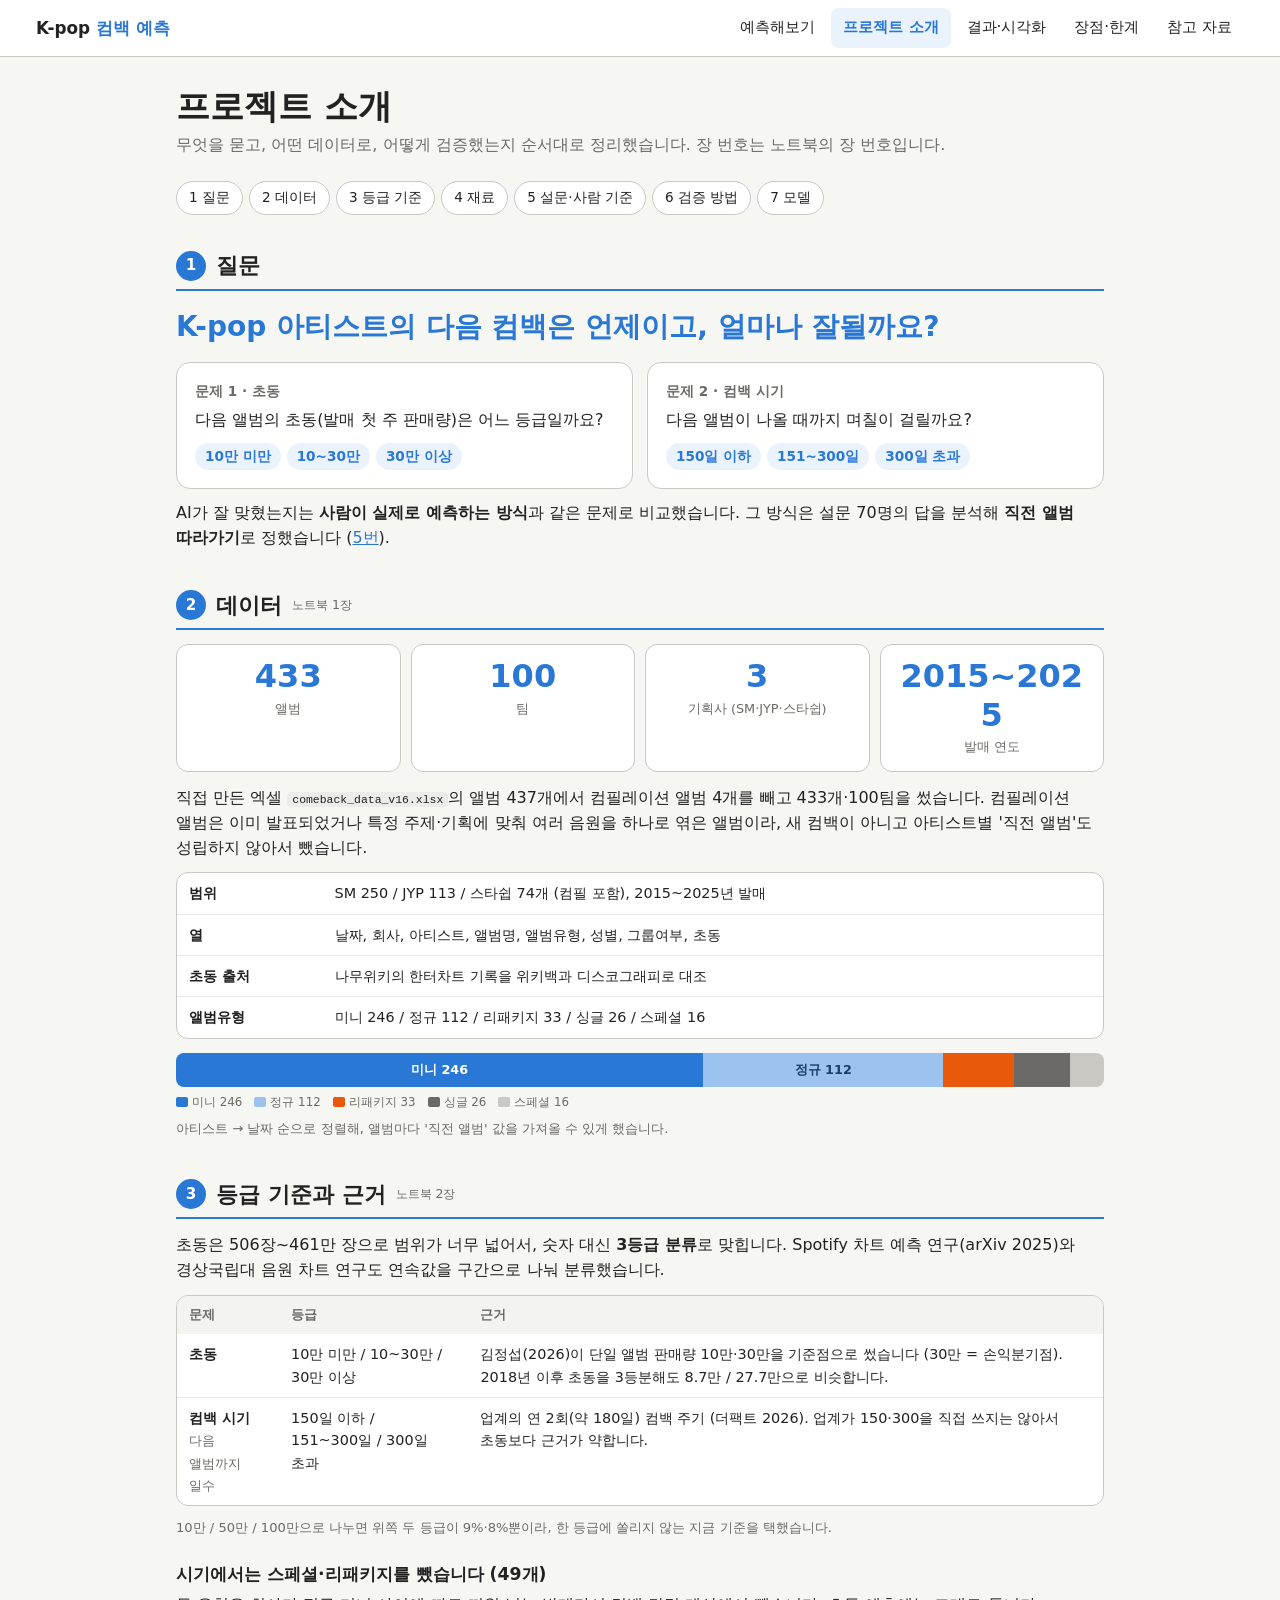
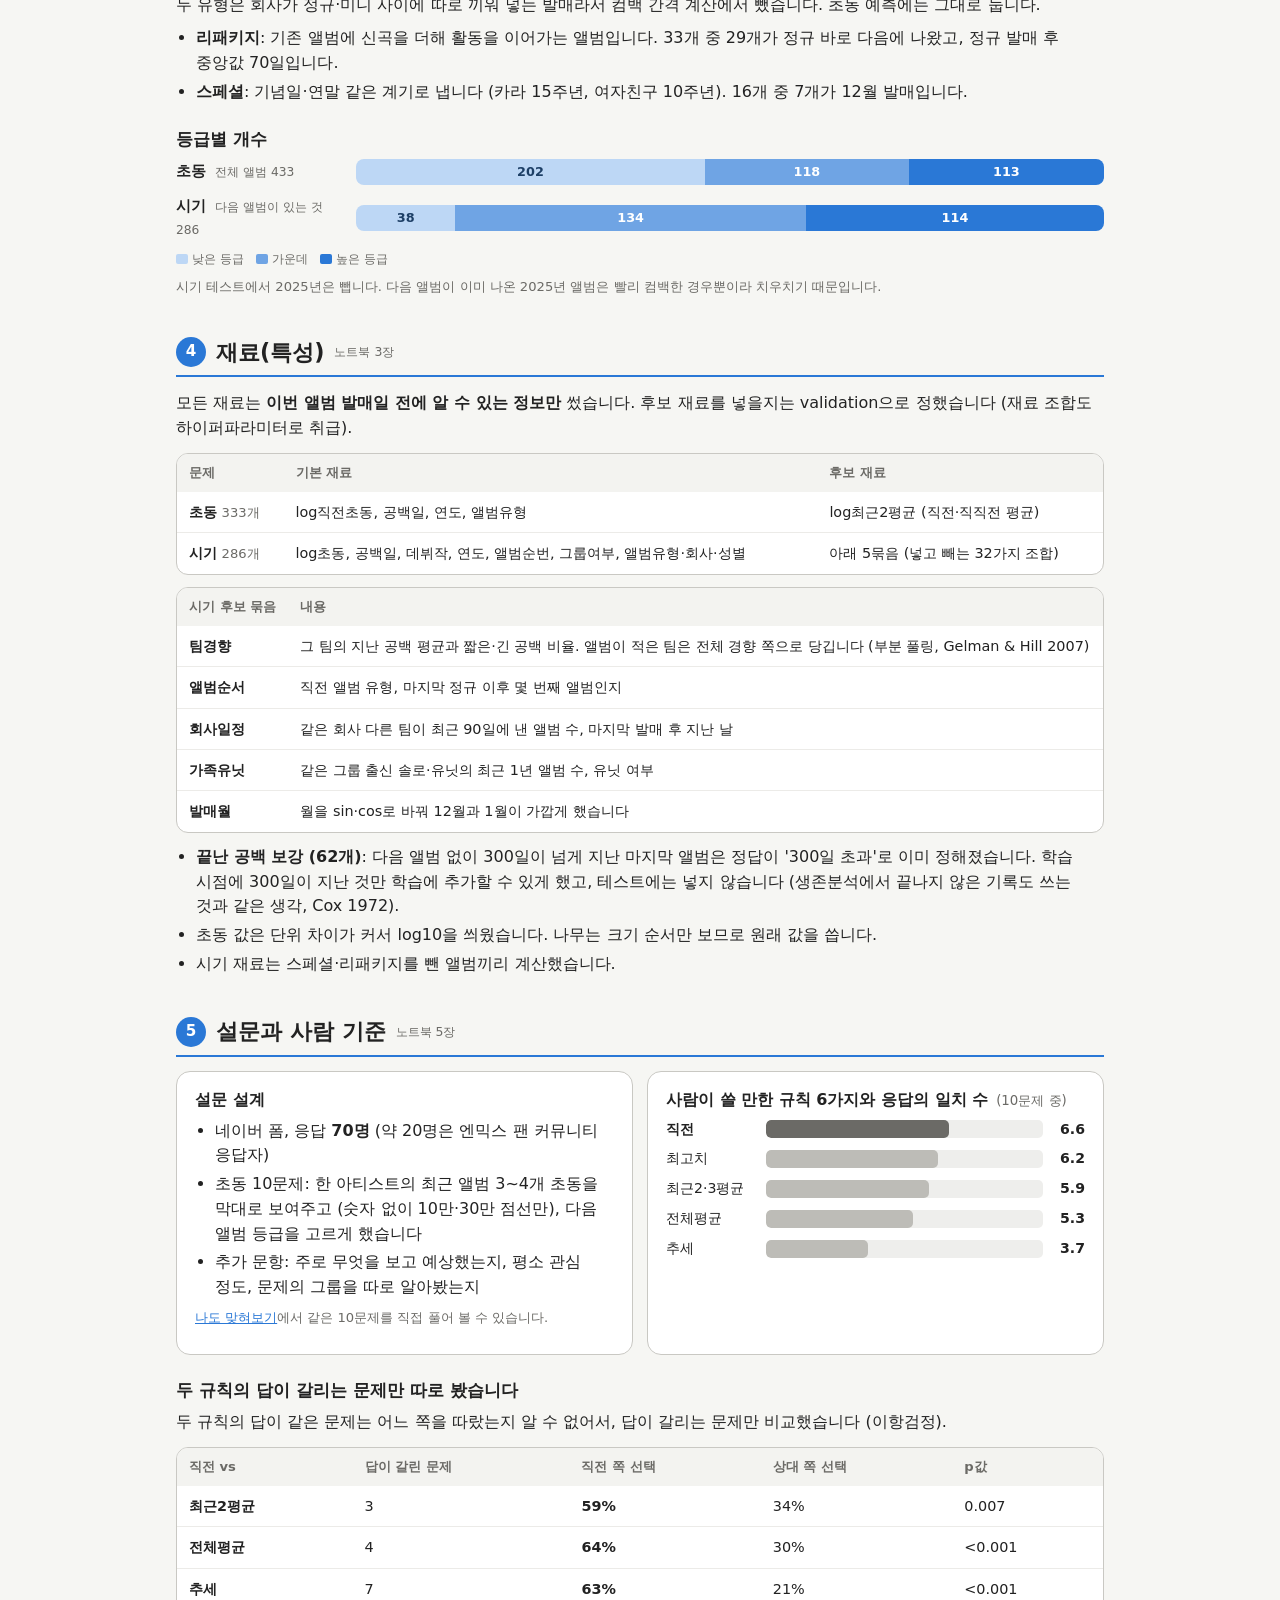
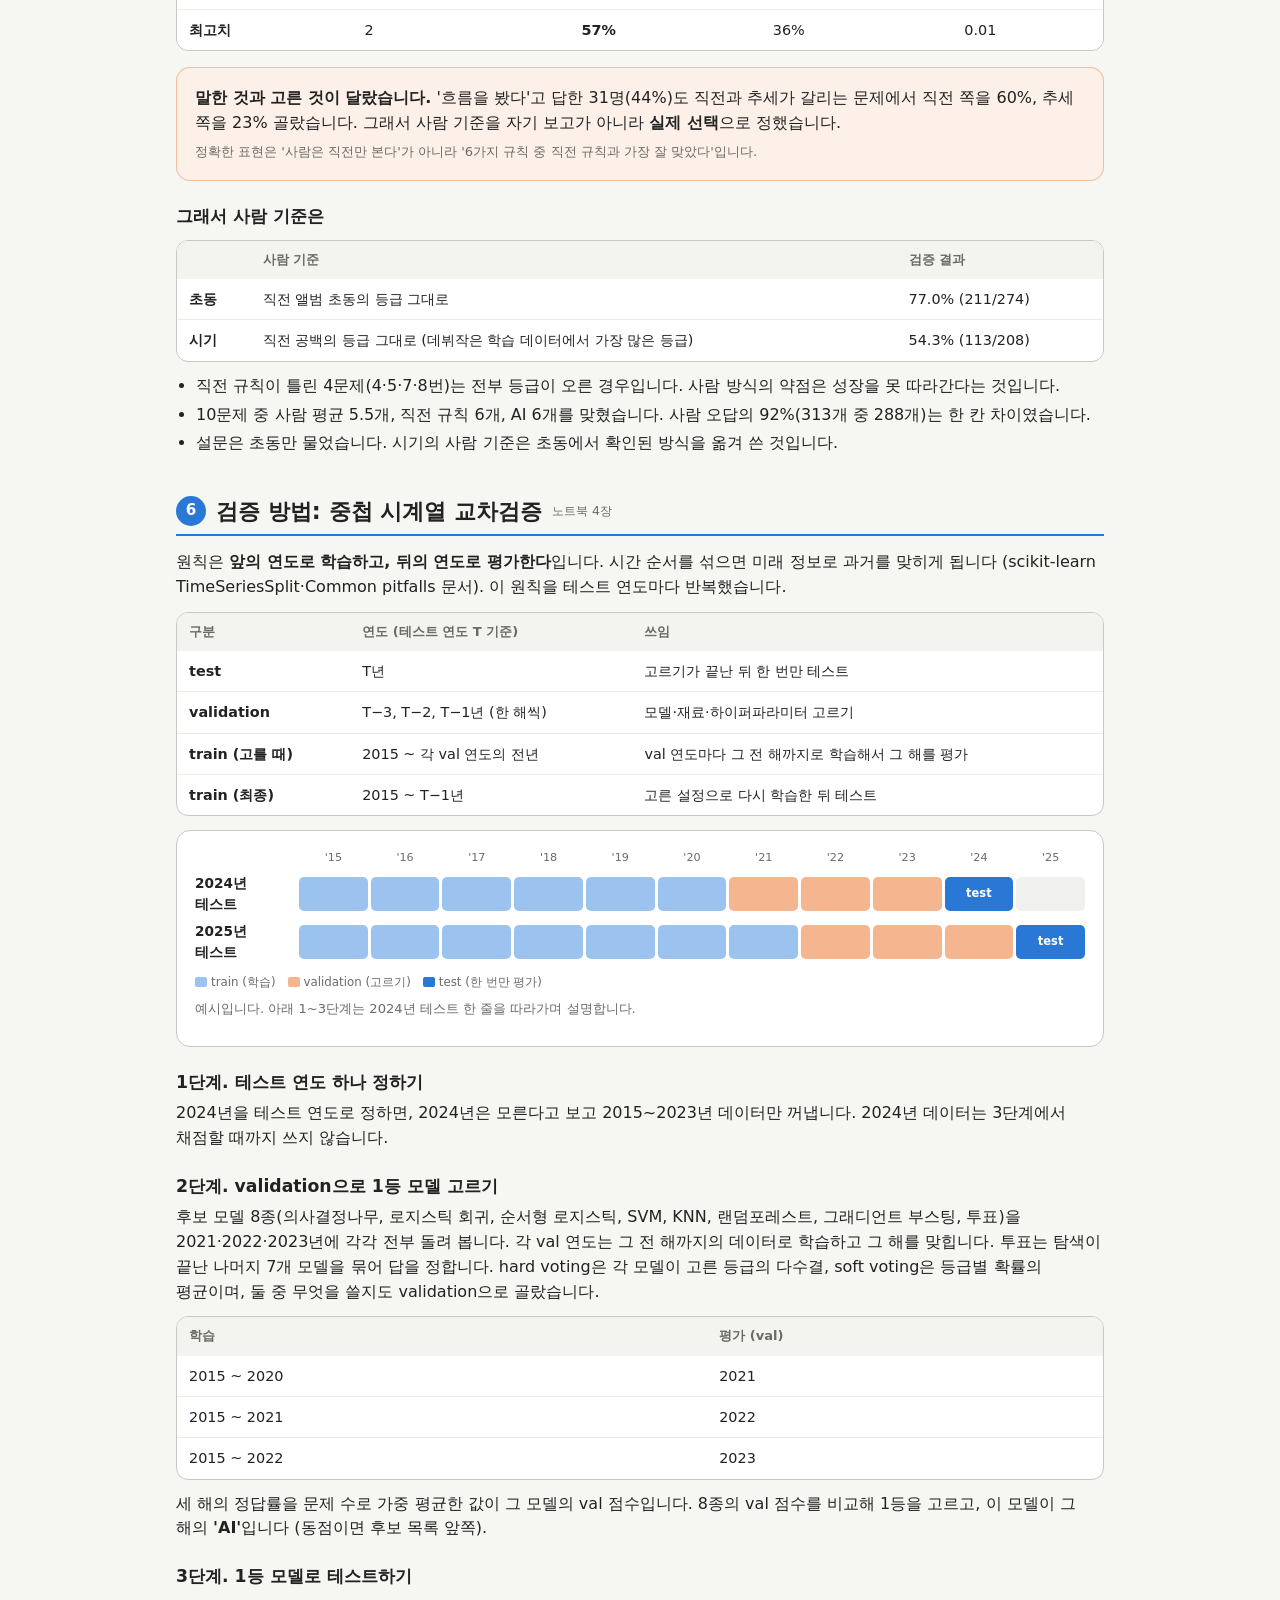
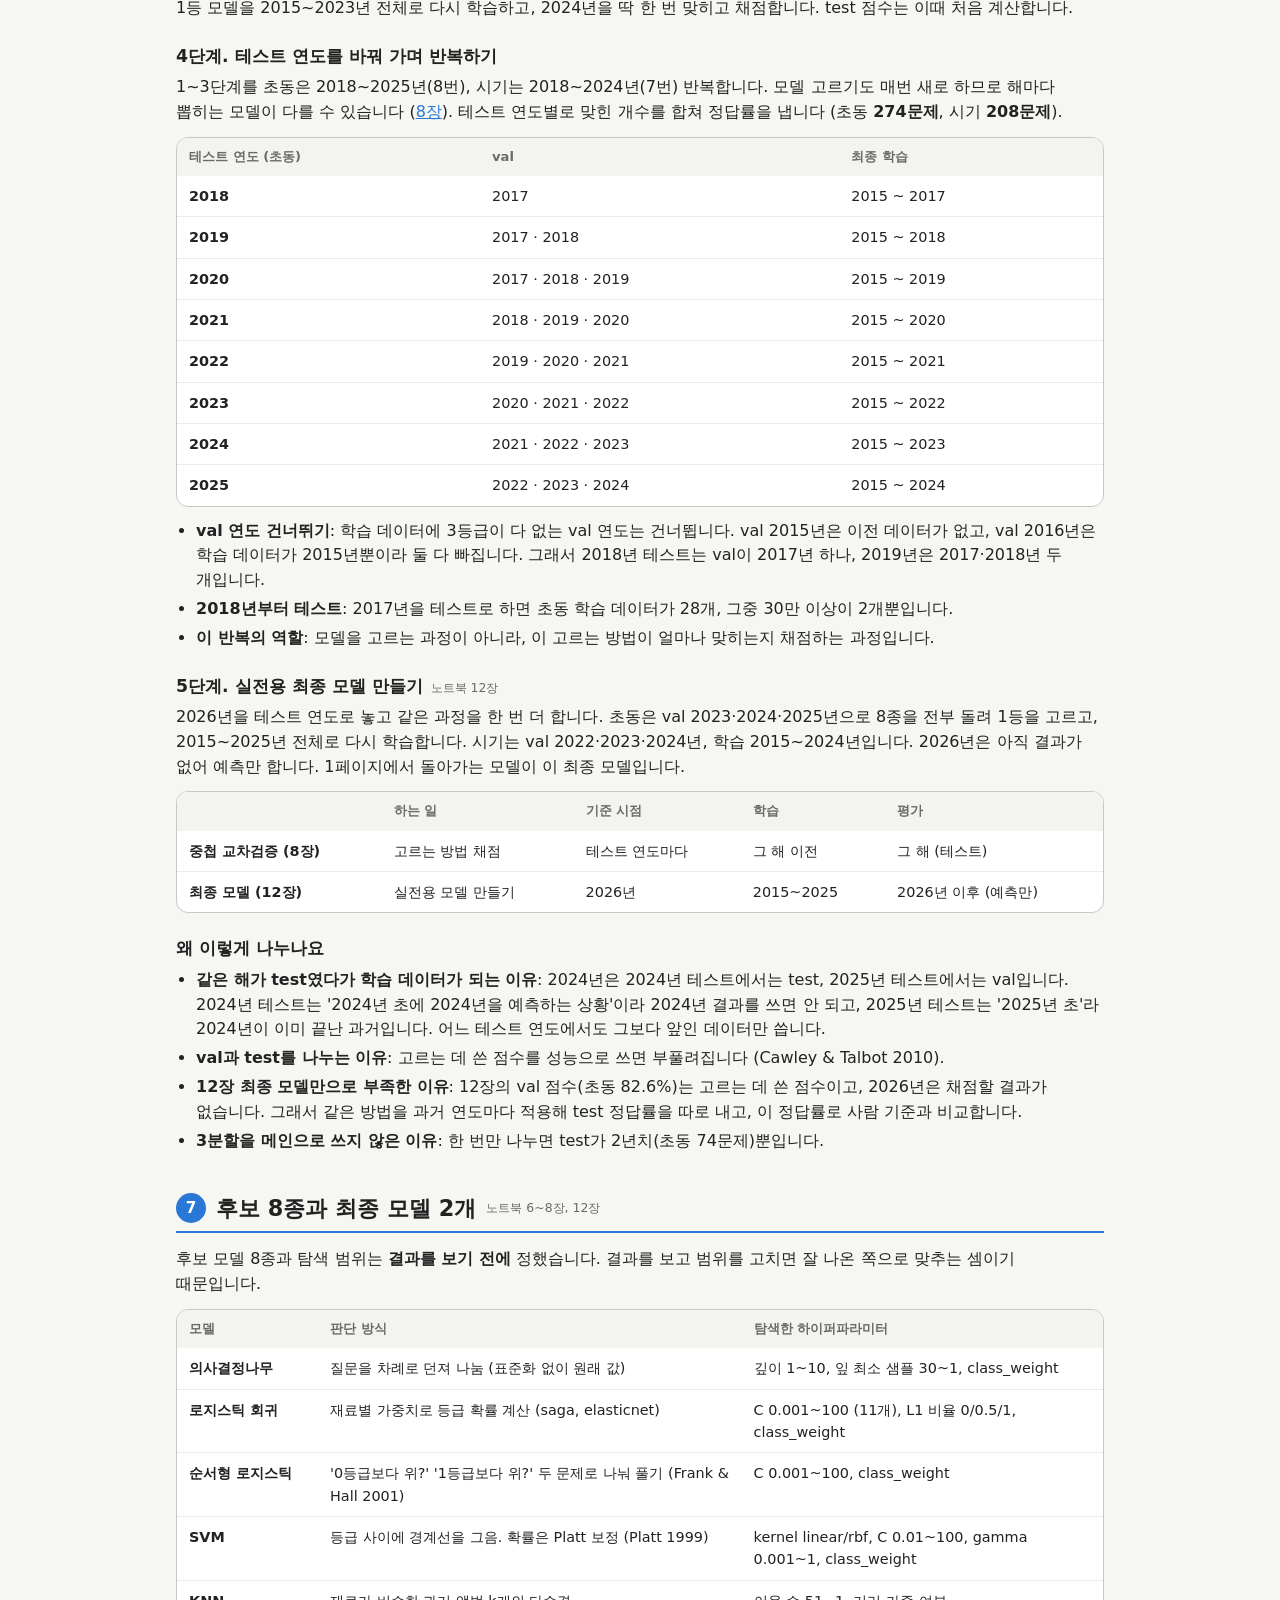
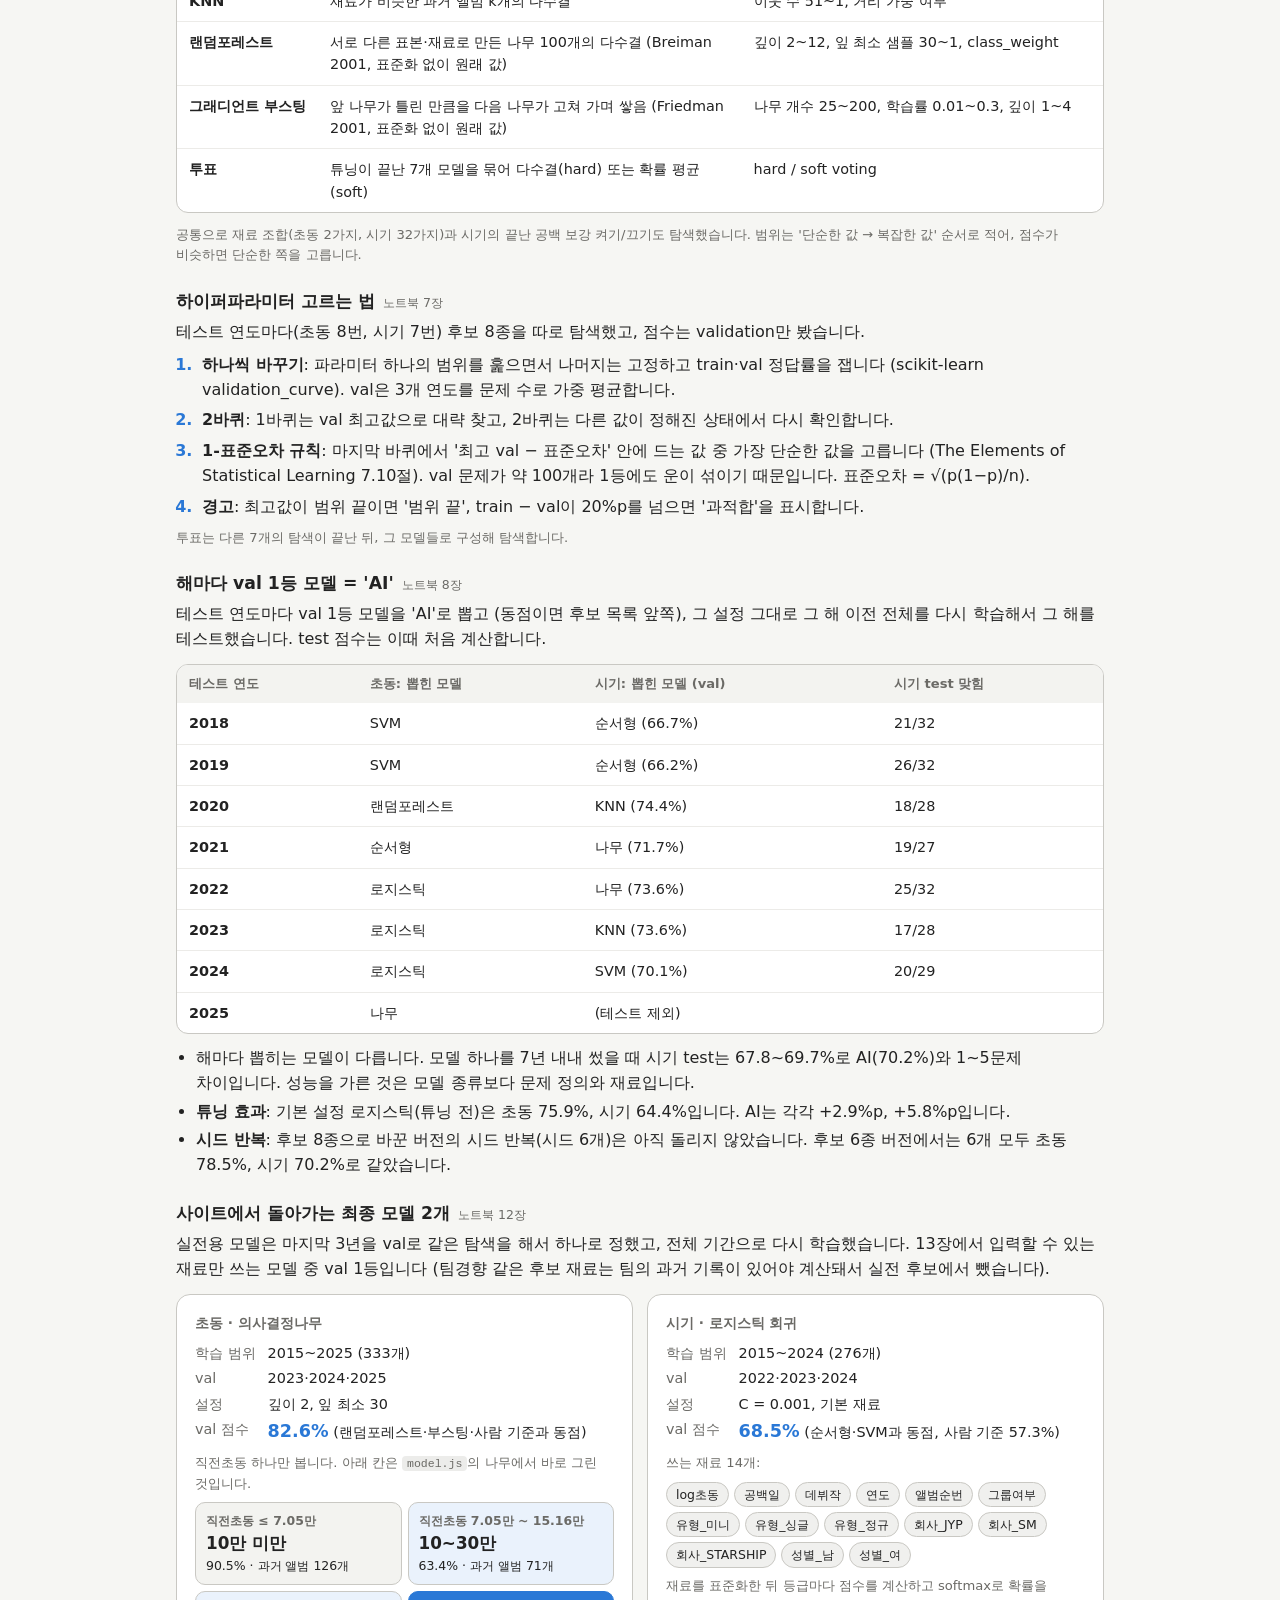
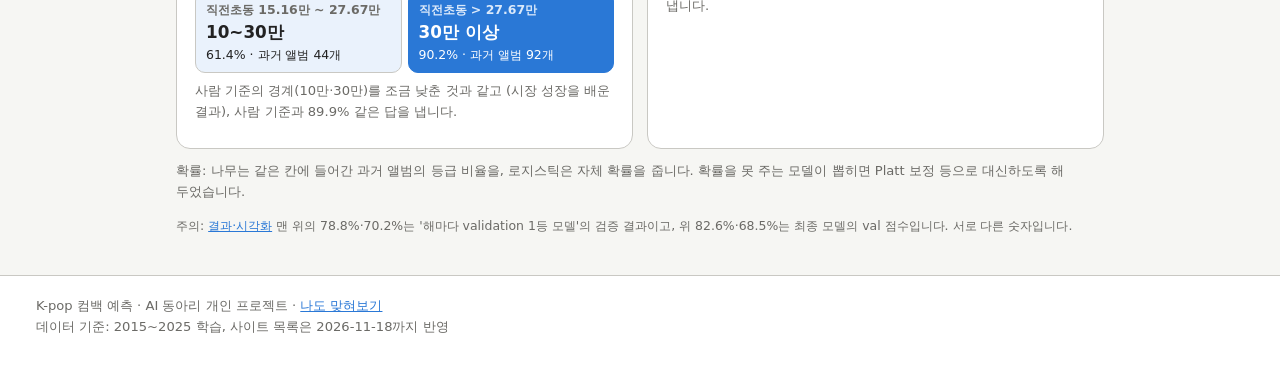
==== about.html @ d480e0cb "K-pop 컴백 예측 전시 사이트 (PDF ver4 · 노트북 ver3 반영) - 후보 모델 8종(랜덤포레스트·그래디언트 부스팅 추가, 사람+AI 협업 제외) 기준으로 소개·한계·" ====
<!doctype html>
<html lang="ko">
<head>
<meta charset="utf-8">
<meta name="viewport" content="width=device-width, initial-scale=1">
<title>프로젝트 소개 · K-pop 컴백 예측</title>
<link rel="stylesheet" href="css/style.css">
</head>
<body>
<header class="머리">
  <div class="감싸기">
    <a class="로고" href="index.html">K-pop <span>컴백 예측</span></a>
    <button class="메뉴버튼" type="button" aria-expanded="false" aria-label="메뉴 열기">☰</button>
    <ul class="메뉴">
      <li><a href="index.html">예측해보기</a></li>
      <li><a href="about.html" aria-current="page">프로젝트 소개</a></li>
      <li><a href="results.html">결과·시각화</a></li>
      <li><a href="limits.html">장점·한계</a></li>
      <li><a href="refs.html">참고 자료</a></li>
    </ul>
  </div>
</header>

<main class="감싸기 글페이지">
  <h1 class="페이지제목">프로젝트 소개</h1>
  <p class="페이지설명">무엇을 묻고, 어떤 데이터로, 어떻게 검증했는지 순서대로 정리했습니다. 장 번호는 노트북의 장 번호입니다.</p>

  <nav class="차례" aria-label="이 페이지 차례">
    <a href="#질문">1 질문</a>
    <a href="#데이터">2 데이터</a>
    <a href="#등급">3 등급 기준</a>
    <a href="#재료">4 재료</a>
    <a href="#사람">5 설문·사람 기준</a>
    <a href="#검증">6 검증 방법</a>
    <a href="#모델">7 모델</a>
  </nav>

  <!-- 1. 질문 -->
  <section id="질문" class="장">
    <h2><span class="장번호">1</span>질문</h2>
    <p class="큰질문">K-pop 아티스트의 다음 컴백은 언제이고, 얼마나 잘될까요?</p>
    <div class="두열">
      <div class="카드 문제카드">
        <div class="문제이름">문제 1 · 초동</div>
        <p>다음 앨범의 초동(발매 첫 주 판매량)은 어느 등급일까요?</p>
        <div class="등급칩들"><span>10만 미만</span><span>10~30만</span><span>30만 이상</span></div>
      </div>
      <div class="카드 문제카드">
        <div class="문제이름">문제 2 · 컴백 시기</div>
        <p>다음 앨범이 나올 때까지 며칠이 걸릴까요?</p>
        <div class="등급칩들"><span>150일 이하</span><span>151~300일</span><span>300일 초과</span></div>
      </div>
    </div>
    <p>AI가 잘 맞혔는지는 <b>사람이 실제로 예측하는 방식</b>과 같은 문제로 비교했습니다.
      그 방식은 설문 70명의 답을 분석해 <b>직전 앨범 따라가기</b>로 정했습니다 (<a href="#사람">5번</a>).</p>
  </section>

  <!-- 2. 데이터 -->
  <section id="데이터" class="장">
    <h2><span class="장번호">2</span>데이터 <span class="장출처">노트북 1장</span></h2>
    <div class="숫자줄">
      <div class="숫자칸"><b>433</b><span>앨범</span></div>
      <div class="숫자칸"><b>100</b><span>팀</span></div>
      <div class="숫자칸"><b>3</b><span>기획사 (SM·JYP·스타쉽)</span></div>
      <div class="숫자칸"><b>2015~2025</b><span>발매 연도</span></div>
    </div>
    <p>직접 만든 엑셀 <code>comeback_data_v16.xlsx</code>의 앨범 437개에서 컴필레이션 앨범 4개를 빼고 433개·100팀을 썼습니다.
      컴필레이션 앨범은 이미 발표되었거나 특정 주제·기획에 맞춰 여러 음원을 하나로 엮은 앨범이라, 새 컴백이 아니고 아티스트별 '직전 앨범'도 성립하지 않아서 뺐습니다.</p>
    <div class="표감싸기">
      <table class="표">
        <tbody>
          <tr><th>범위</th><td>SM 250 / JYP 113 / 스타쉽 74개 (컴필 포함), 2015~2025년 발매</td></tr>
          <tr><th>열</th><td>날짜, 회사, 아티스트, 앨범명, 앨범유형, 성별, 그룹여부, 초동</td></tr>
          <tr><th>초동 출처</th><td>나무위키의 한터차트 기록을 위키백과 디스코그래피로 대조</td></tr>
          <tr><th>앨범유형</th><td>미니 246 / 정규 112 / 리패키지 33 / 싱글 26 / 스페셜 16</td></tr>
        </tbody>
      </table>
    </div>
    <div class="쌓은막대" role="img" aria-label="앨범유형: 미니 246, 정규 112, 리패키지 33, 싱글 26, 스페셜 16">
      <div style="flex:246" class="색1"><span>미니 246</span></div>
      <div style="flex:112" class="색2"><span>정규 112</span></div>
      <div style="flex:33" class="색3"></div>
      <div style="flex:26" class="색4"></div>
      <div style="flex:16" class="색5"></div>
    </div>
    <div class="범례 쌓은범례">
      <span><i class="색1"></i>미니 246</span><span><i class="색2"></i>정규 112</span><span><i class="색3"></i>리패키지 33</span>
      <span><i class="색4"></i>싱글 26</span><span><i class="색5"></i>스페셜 16</span>
    </div>
    <p class="작게">아티스트 → 날짜 순으로 정렬해, 앨범마다 '직전 앨범' 값을 가져올 수 있게 했습니다.</p>
  </section>

  <!-- 3. 등급 기준 -->
  <section id="등급" class="장">
    <h2><span class="장번호">3</span>등급 기준과 근거 <span class="장출처">노트북 2장</span></h2>
    <p>초동은 506장~461만 장으로 범위가 너무 넓어서, 숫자 대신 <b>3등급 분류</b>로 맞힙니다.
      Spotify 차트 예측 연구(arXiv 2025)와 경상국립대 음원 차트 연구도 연속값을 구간으로 나눠 분류했습니다.</p>
    <div class="표감싸기">
      <table class="표">
        <thead><tr><th>문제</th><th>등급</th><th>근거</th></tr></thead>
        <tbody>
          <tr><td><b>초동</b></td><td>10만 미만 / 10~30만 / 30만 이상</td>
            <td>김정섭(2026)이 단일 앨범 판매량 10만·30만을 기준점으로 썼습니다 (30만 = 손익분기점). 2018년 이후 초동을 3등분해도 8.7만 / 27.7만으로 비슷합니다.</td></tr>
          <tr><td><b>컴백 시기</b><br><span class="작게">다음 앨범까지 일수</span></td><td>150일 이하 / 151~300일 / 300일 초과</td>
            <td>업계의 연 2회(약 180일) 컴백 주기 (더팩트 2026). 업계가 150·300을 직접 쓰지는 않아서 초동보다 근거가 약합니다.</td></tr>
        </tbody>
      </table>
    </div>
    <p class="작게">10만 / 50만 / 100만으로 나누면 위쪽 두 등급이 9%·8%뿐이라, 한 등급에 쏠리지 않는 지금 기준을 택했습니다.</p>

    <h3>시기에서는 스페셜·리패키지를 뺐습니다 (49개)</h3>
    <p>두 유형은 회사가 정규·미니 사이에 따로 끼워 넣는 발매라서 컴백 간격 계산에서 뺐습니다. 초동 예측에는 그대로 둡니다.</p>
    <ul class="점목록">
      <li><b>리패키지</b>: 기존 앨범에 신곡을 더해 활동을 이어가는 앨범입니다. 33개 중 29개가 정규 바로 다음에 나왔고, 정규 발매 후 중앙값 70일입니다.</li>
      <li><b>스페셜</b>: 기념일·연말 같은 계기로 냅니다 (카라 15주년, 여자친구 10주년). 16개 중 7개가 12월 발매입니다.</li>
    </ul>

    <h3>등급별 개수</h3>
    <div class="등급개수">
      <div class="등급개수줄">
        <span class="줄이름">초동 <small>전체 앨범 433</small></span>
        <div class="쌓은막대 작은">
          <div style="flex:202" class="낮"><span>202</span></div>
          <div style="flex:118" class="가"><span>118</span></div>
          <div style="flex:113" class="높"><span>113</span></div>
        </div>
      </div>
      <div class="등급개수줄">
        <span class="줄이름">시기 <small>다음 앨범이 있는 것 286</small></span>
        <div class="쌓은막대 작은">
          <div style="flex:38" class="낮"><span>38</span></div>
          <div style="flex:134" class="가"><span>134</span></div>
          <div style="flex:114" class="높"><span>114</span></div>
        </div>
      </div>
      <div class="범례"><span><i class="낮"></i>낮은 등급</span><span><i class="가"></i>가운데</span><span><i class="높"></i>높은 등급</span></div>
    </div>
    <p class="작게">시기 테스트에서 2025년은 뺍니다. 다음 앨범이 이미 나온 2025년 앨범은 빨리 컴백한 경우뿐이라 치우치기 때문입니다.</p>
  </section>

  <!-- 4. 재료 -->
  <section id="재료" class="장">
    <h2><span class="장번호">4</span>재료(특성) <span class="장출처">노트북 3장</span></h2>
    <p>모든 재료는 <b>이번 앨범 발매일 전에 알 수 있는 정보만</b> 썼습니다. 후보 재료를 넣을지는 validation으로 정했습니다 (재료 조합도 하이퍼파라미터로 취급).</p>
    <div class="표감싸기">
      <table class="표">
        <thead><tr><th>문제</th><th>기본 재료</th><th>후보 재료</th></tr></thead>
        <tbody>
          <tr><td><b>초동</b> <span class="작게">333개</span></td><td>log직전초동, 공백일, 연도, 앨범유형</td><td>log최근2평균 (직전·직직전 평균)</td></tr>
          <tr><td><b>시기</b> <span class="작게">286개</span></td><td>log초동, 공백일, 데뷔작, 연도, 앨범순번, 그룹여부, 앨범유형·회사·성별</td><td>아래 5묶음 (넣고 빼는 32가지 조합)</td></tr>
        </tbody>
      </table>
    </div>
    <div class="표감싸기">
      <table class="표">
        <thead><tr><th>시기 후보 묶음</th><th>내용</th></tr></thead>
        <tbody>
          <tr><th>팀경향</th><td>그 팀의 지난 공백 평균과 짧은·긴 공백 비율. 앨범이 적은 팀은 전체 경향 쪽으로 당깁니다 (부분 풀링, Gelman &amp; Hill 2007)</td></tr>
          <tr><th>앨범순서</th><td>직전 앨범 유형, 마지막 정규 이후 몇 번째 앨범인지</td></tr>
          <tr><th>회사일정</th><td>같은 회사 다른 팀이 최근 90일에 낸 앨범 수, 마지막 발매 후 지난 날</td></tr>
          <tr><th>가족유닛</th><td>같은 그룹 출신 솔로·유닛의 최근 1년 앨범 수, 유닛 여부</td></tr>
          <tr><th>발매월</th><td>월을 sin·cos로 바꿔 12월과 1월이 가깝게 했습니다</td></tr>
        </tbody>
      </table>
    </div>
    <ul class="점목록">
      <li><b>끝난 공백 보강 (62개)</b>: 다음 앨범 없이 300일이 넘게 지난 마지막 앨범은 정답이 '300일 초과'로 이미 정해졌습니다. 학습 시점에 300일이 지난 것만 학습에 추가할 수 있게 했고, 테스트에는 넣지 않습니다 (생존분석에서 끝나지 않은 기록도 쓰는 것과 같은 생각, Cox 1972).</li>
      <li>초동 값은 단위 차이가 커서 log10을 씌웠습니다. 나무는 크기 순서만 보므로 원래 값을 씁니다.</li>
      <li>시기 재료는 스페셜·리패키지를 뺀 앨범끼리 계산했습니다.</li>
    </ul>
  </section>

  <!-- 5. 설문과 사람 기준 -->
  <section id="사람" class="장">
    <h2><span class="장번호">5</span>설문과 사람 기준 <span class="장출처">노트북 5장</span></h2>
    <div class="두열">
      <div class="카드">
        <h3 class="카드제목">설문 설계</h3>
        <ul class="점목록">
          <li>네이버 폼, 응답 <b>70명</b> (약 20명은 엔믹스 팬 커뮤니티 응답자)</li>
          <li>초동 10문제: 한 아티스트의 최근 앨범 3~4개 초동을 막대로 보여주고 (숫자 없이 10만·30만 점선만), 다음 앨범 등급을 고르게 했습니다</li>
          <li>추가 문항: 주로 무엇을 보고 예상했는지, 평소 관심 정도, 문제의 그룹을 따로 알아봤는지</li>
        </ul>
        <p class="작게"><a href="quiz.html">나도 맞혀보기</a>에서 같은 10문제를 직접 풀어 볼 수 있습니다.</p>
      </div>
      <div class="카드">
        <h3 class="카드제목">사람이 쓸 만한 규칙 6가지와 응답의 일치 수 <small>(10문제 중)</small></h3>
        <div class="가로막대들">
          <div class="가로막대줄 강조"><span>직전</span><div class="가로틀"><div style="width:66%"></div></div><b>6.6</b></div>
          <div class="가로막대줄"><span>최고치</span><div class="가로틀"><div style="width:62%"></div></div><b>6.2</b></div>
          <div class="가로막대줄"><span>최근2·3평균</span><div class="가로틀"><div style="width:59%"></div></div><b>5.9</b></div>
          <div class="가로막대줄"><span>전체평균</span><div class="가로틀"><div style="width:53%"></div></div><b>5.3</b></div>
          <div class="가로막대줄"><span>추세</span><div class="가로틀"><div style="width:37%"></div></div><b>3.7</b></div>
        </div>
      </div>
    </div>

    <h3>두 규칙의 답이 갈리는 문제만 따로 봤습니다</h3>
    <p>두 규칙의 답이 같은 문제는 어느 쪽을 따랐는지 알 수 없어서, 답이 갈리는 문제만 비교했습니다 (이항검정).</p>
    <div class="표감싸기">
      <table class="표 숫자표">
        <thead><tr><th>직전 vs</th><th>답이 갈린 문제</th><th>직전 쪽 선택</th><th>상대 쪽 선택</th><th>p값</th></tr></thead>
        <tbody>
          <tr><th>최근2평균</th><td>3</td><td><b>59%</b></td><td>34%</td><td>0.007</td></tr>
          <tr><th>전체평균</th><td>4</td><td><b>64%</b></td><td>30%</td><td>&lt;0.001</td></tr>
          <tr><th>추세</th><td>7</td><td><b>63%</b></td><td>21%</td><td>&lt;0.001</td></tr>
          <tr><th>최고치</th><td>2</td><td><b>57%</b></td><td>36%</td><td>0.01</td></tr>
        </tbody>
      </table>
    </div>

    <div class="카드 강조카드">
      <b>말한 것과 고른 것이 달랐습니다.</b> '흐름을 봤다'고 답한 31명(44%)도 직전과 추세가 갈리는 문제에서 직전 쪽을 60%, 추세 쪽을 23% 골랐습니다.
      그래서 사람 기준을 자기 보고가 아니라 <b>실제 선택</b>으로 정했습니다.
      <span class="작게">정확한 표현은 '사람은 직전만 본다'가 아니라 '6가지 규칙 중 직전 규칙과 가장 잘 맞았다'입니다.</span>
    </div>

    <h3>그래서 사람 기준은</h3>
    <div class="표감싸기">
      <table class="표">
        <thead><tr><th></th><th>사람 기준</th><th>검증 결과</th></tr></thead>
        <tbody>
          <tr><th>초동</th><td>직전 앨범 초동의 등급 그대로</td><td>77.0% (211/274)</td></tr>
          <tr><th>시기</th><td>직전 공백의 등급 그대로 (데뷔작은 학습 데이터에서 가장 많은 등급)</td><td>54.3% (113/208)</td></tr>
        </tbody>
      </table>
    </div>
    <ul class="점목록">
      <li>직전 규칙이 틀린 4문제(4·5·7·8번)는 전부 등급이 오른 경우입니다. 사람 방식의 약점은 성장을 못 따라간다는 것입니다.</li>
      <li>10문제 중 사람 평균 5.5개, 직전 규칙 6개, AI 6개를 맞혔습니다. 사람 오답의 92%(313개 중 288개)는 한 칸 차이였습니다.</li>
      <li>설문은 초동만 물었습니다. 시기의 사람 기준은 초동에서 확인된 방식을 옮겨 쓴 것입니다.</li>
    </ul>
  </section>

  <!-- 6. 검증 방법 (PDF ver2 4장) -->
  <section id="검증" class="장">
    <h2><span class="장번호">6</span>검증 방법: 중첩 시계열 교차검증 <span class="장출처">노트북 4장</span></h2>
    <p>원칙은 <b>앞의 연도로 학습하고, 뒤의 연도로 평가한다</b>입니다. 시간 순서를 섞으면 미래 정보로 과거를 맞히게 됩니다
      (scikit-learn TimeSeriesSplit·Common pitfalls 문서). 이 원칙을 테스트 연도마다 반복했습니다.</p>

    <div class="표감싸기">
      <table class="표">
        <thead><tr><th>구분</th><th>연도 (테스트 연도 T 기준)</th><th>쓰임</th></tr></thead>
        <tbody>
          <tr><th>test</th><td>T년</td><td>고르기가 끝난 뒤 한 번만 테스트</td></tr>
          <tr><th>validation</th><td>T−3, T−2, T−1년 (한 해씩)</td><td>모델·재료·하이퍼파라미터 고르기</td></tr>
          <tr><th>train (고를 때)</th><td>2015 ~ 각 val 연도의 전년</td><td>val 연도마다 그 전 해까지로 학습해서 그 해를 평가</td></tr>
          <tr><th>train (최종)</th><td>2015 ~ T−1년</td><td>고른 설정으로 다시 학습한 뒤 테스트</td></tr>
        </tbody>
      </table>
    </div>

    <div class="카드 타임라인카드">
      <div class="타임라인" role="img" aria-label="예시. 2024년 테스트: 2015~2020 train, 2021~2023 val, 2024 test. 2025년 테스트: 2015~2021 train, 2022~2024 val, 2025 test.">
        <div class="타임줄 머리줄">
          <span class="타임이름"></span>
          <div class="연도들" id="연도머리"></div>
        </div>
        <div class="타임줄">
          <span class="타임이름">2024년 테스트</span>
          <div class="연도들" data-train="2020" data-val="2023" data-test="2024"></div>
        </div>
        <div class="타임줄">
          <span class="타임이름">2025년 테스트</span>
          <div class="연도들" data-train="2021" data-val="2024" data-test="2025"></div>
        </div>
      </div>
      <div class="범례 타임범례">
        <span><i class="칸train"></i>train (학습)</span>
        <span><i class="칸val"></i>validation (고르기)</span>
        <span><i class="칸test"></i>test (한 번만 평가)</span>
      </div>
      <p class="작게">예시입니다. 아래 1~3단계는 2024년 테스트 한 줄을 따라가며 설명합니다.</p>
    </div>

    <h3>1단계. 테스트 연도 하나 정하기</h3>
    <p>2024년을 테스트 연도로 정하면, 2024년은 모른다고 보고 2015~2023년 데이터만 꺼냅니다. 2024년 데이터는 3단계에서 채점할 때까지 쓰지 않습니다.</p>

    <h3>2단계. validation으로 1등 모델 고르기</h3>
    <p>후보 모델 8종(의사결정나무, 로지스틱 회귀, 순서형 로지스틱, SVM, KNN, 랜덤포레스트, 그래디언트 부스팅, 투표)을
      2021·2022·2023년에 각각 전부 돌려 봅니다. 각 val 연도는 그 전 해까지의 데이터로 학습하고 그 해를 맞힙니다.
      투표는 탐색이 끝난 나머지 7개 모델을 묶어 답을 정합니다. hard voting은 각 모델이 고른 등급의 다수결, soft voting은 등급별 확률의 평균이며, 둘 중 무엇을 쓸지도 validation으로 골랐습니다.</p>
    <div class="표감싸기">
      <table class="표 숫자표">
        <thead><tr><th>학습</th><th>평가 (val)</th></tr></thead>
        <tbody>
          <tr><td>2015 ~ 2020</td><td>2021</td></tr>
          <tr><td>2015 ~ 2021</td><td>2022</td></tr>
          <tr><td>2015 ~ 2022</td><td>2023</td></tr>
        </tbody>
      </table>
    </div>
    <p>세 해의 정답률을 문제 수로 가중 평균한 값이 그 모델의 val 점수입니다. 8종의 val 점수를 비교해 1등을 고르고, 이 모델이 그 해의 <b>'AI'</b>입니다 (동점이면 후보 목록 앞쪽).</p>

    <h3>3단계. 1등 모델로 테스트하기</h3>
    <p>1등 모델을 2015~2023년 전체로 다시 학습하고, 2024년을 딱 한 번 맞히고 채점합니다. test 점수는 이때 처음 계산합니다.</p>

    <h3>4단계. 테스트 연도를 바꿔 가며 반복하기</h3>
    <p>1~3단계를 초동은 2018~2025년(8번), 시기는 2018~2024년(7번) 반복합니다. 모델 고르기도 매번 새로 하므로 해마다 뽑히는 모델이 다를 수 있습니다 (<a href="#모델">8장</a>).
      테스트 연도별로 맞힌 개수를 합쳐 정답률을 냅니다 (초동 <b>274문제</b>, 시기 <b>208문제</b>).</p>
    <div class="표감싸기">
      <table class="표 숫자표">
        <thead><tr><th>테스트 연도 (초동)</th><th>val</th><th>최종 학습</th></tr></thead>
        <tbody>
          <tr><th>2018</th><td>2017</td><td>2015 ~ 2017</td></tr>
          <tr><th>2019</th><td>2017 · 2018</td><td>2015 ~ 2018</td></tr>
          <tr><th>2020</th><td>2017 · 2018 · 2019</td><td>2015 ~ 2019</td></tr>
          <tr><th>2021</th><td>2018 · 2019 · 2020</td><td>2015 ~ 2020</td></tr>
          <tr><th>2022</th><td>2019 · 2020 · 2021</td><td>2015 ~ 2021</td></tr>
          <tr><th>2023</th><td>2020 · 2021 · 2022</td><td>2015 ~ 2022</td></tr>
          <tr><th>2024</th><td>2021 · 2022 · 2023</td><td>2015 ~ 2023</td></tr>
          <tr><th>2025</th><td>2022 · 2023 · 2024</td><td>2015 ~ 2024</td></tr>
        </tbody>
      </table>
    </div>
    <ul class="점목록">
      <li><b>val 연도 건너뛰기</b>: 학습 데이터에 3등급이 다 없는 val 연도는 건너뜁니다. val 2015년은 이전 데이터가 없고, val 2016년은 학습 데이터가 2015년뿐이라 둘 다 빠집니다. 그래서 2018년 테스트는 val이 2017년 하나, 2019년은 2017·2018년 두 개입니다.</li>
      <li><b>2018년부터 테스트</b>: 2017년을 테스트로 하면 초동 학습 데이터가 28개, 그중 30만 이상이 2개뿐입니다.</li>
      <li><b>이 반복의 역할</b>: 모델을 고르는 과정이 아니라, 이 고르는 방법이 얼마나 맞히는지 채점하는 과정입니다.</li>
    </ul>

    <h3>5단계. 실전용 최종 모델 만들기 <span class="장출처">노트북 12장</span></h3>
    <p>2026년을 테스트 연도로 놓고 같은 과정을 한 번 더 합니다. 초동은 val 2023·2024·2025년으로 8종을 전부 돌려 1등을 고르고, 2015~2025년 전체로 다시 학습합니다.
      시기는 val 2022·2023·2024년, 학습 2015~2024년입니다. 2026년은 아직 결과가 없어 예측만 합니다. 1페이지에서 돌아가는 모델이 이 최종 모델입니다.</p>
    <div class="표감싸기">
      <table class="표">
        <thead><tr><th></th><th>하는 일</th><th>기준 시점</th><th>학습</th><th>평가</th></tr></thead>
        <tbody>
          <tr><th>중첩 교차검증 (8장)</th><td>고르는 방법 채점</td><td>테스트 연도마다</td><td>그 해 이전</td><td>그 해 (테스트)</td></tr>
          <tr><th>최종 모델 (12장)</th><td>실전용 모델 만들기</td><td>2026년</td><td>2015~2025</td><td>2026년 이후 (예측만)</td></tr>
        </tbody>
      </table>
    </div>

    <h3>왜 이렇게 나누나요</h3>
    <ul class="점목록">
      <li><b>같은 해가 test였다가 학습 데이터가 되는 이유</b>: 2024년은 2024년 테스트에서는 test, 2025년 테스트에서는 val입니다. 2024년 테스트는 '2024년 초에 2024년을 예측하는 상황'이라 2024년 결과를 쓰면 안 되고, 2025년 테스트는 '2025년 초'라 2024년이 이미 끝난 과거입니다. 어느 테스트 연도에서도 그보다 앞인 데이터만 씁니다.</li>
      <li><b>val과 test를 나누는 이유</b>: 고르는 데 쓴 점수를 성능으로 쓰면 부풀려집니다 (Cawley &amp; Talbot 2010).</li>
      <li><b>12장 최종 모델만으로 부족한 이유</b>: 12장의 val 점수(초동 82.6%)는 고르는 데 쓴 점수이고, 2026년은 채점할 결과가 없습니다. 그래서 같은 방법을 과거 연도마다 적용해 test 정답률을 따로 내고, 이 정답률로 사람 기준과 비교합니다.</li>
      <li><b>3분할을 메인으로 쓰지 않은 이유</b>: 한 번만 나누면 test가 2년치(초동 74문제)뿐입니다.</li>
    </ul>
  </section>

  <!-- 7. 모델 -->
  <section id="모델" class="장">
    <h2><span class="장번호">7</span>후보 8종과 최종 모델 2개 <span class="장출처">노트북 6~8장, 12장</span></h2>
    <p>후보 모델 8종과 탐색 범위는 <b>결과를 보기 전에</b> 정했습니다. 결과를 보고 범위를 고치면 잘 나온 쪽으로 맞추는 셈이기 때문입니다.</p>
    <div class="표감싸기">
      <table class="표">
        <thead><tr><th>모델</th><th>판단 방식</th><th>탐색한 하이퍼파라미터</th></tr></thead>
        <tbody>
          <tr><th>의사결정나무</th><td>질문을 차례로 던져 나눔 (표준화 없이 원래 값)</td><td>깊이 1~10, 잎 최소 샘플 30~1, class_weight</td></tr>
          <tr><th>로지스틱 회귀</th><td>재료별 가중치로 등급 확률 계산 (saga, elasticnet)</td><td>C 0.001~100 (11개), L1 비율 0/0.5/1, class_weight</td></tr>
          <tr><th>순서형 로지스틱</th><td>'0등급보다 위?' '1등급보다 위?' 두 문제로 나눠 풀기 (Frank &amp; Hall 2001)</td><td>C 0.001~100, class_weight</td></tr>
          <tr><th>SVM</th><td>등급 사이에 경계선을 그음. 확률은 Platt 보정 (Platt 1999)</td><td>kernel linear/rbf, C 0.01~100, gamma 0.001~1, class_weight</td></tr>
          <tr><th>KNN</th><td>재료가 비슷한 과거 앨범 k개의 다수결</td><td>이웃 수 51~1, 거리 가중 여부</td></tr>
          <tr><th>랜덤포레스트</th><td>서로 다른 표본·재료로 만든 나무 100개의 다수결 (Breiman 2001, 표준화 없이 원래 값)</td><td>깊이 2~12, 잎 최소 샘플 30~1, class_weight</td></tr>
          <tr><th>그래디언트 부스팅</th><td>앞 나무가 틀린 만큼을 다음 나무가 고쳐 가며 쌓음 (Friedman 2001, 표준화 없이 원래 값)</td><td>나무 개수 25~200, 학습률 0.01~0.3, 깊이 1~4</td></tr>
          <tr><th>투표</th><td>튜닝이 끝난 7개 모델을 묶어 다수결(hard) 또는 확률 평균(soft)</td><td>hard / soft voting</td></tr>
        </tbody>
      </table>
    </div>
    <p class="작게">공통으로 재료 조합(초동 2가지, 시기 32가지)과 시기의 끝난 공백 보강 켜기/끄기도 탐색했습니다. 범위는 '단순한 값 → 복잡한 값' 순서로 적어, 점수가 비슷하면 단순한 쪽을 고릅니다.</p>

    <h3>하이퍼파라미터 고르는 법 <span class="장출처">노트북 7장</span></h3>
    <p>테스트 연도마다(초동 8번, 시기 7번) 후보 8종을 따로 탐색했고, 점수는 validation만 봤습니다.</p>
    <ol class="단계">
      <li><b>하나씩 바꾸기</b>: 파라미터 하나의 범위를 훑으면서 나머지는 고정하고 train·val 정답률을 잽니다 (scikit-learn validation_curve). val은 3개 연도를 문제 수로 가중 평균합니다.</li>
      <li><b>2바퀴</b>: 1바퀴는 val 최고값으로 대략 찾고, 2바퀴는 다른 값이 정해진 상태에서 다시 확인합니다.</li>
      <li><b>1-표준오차 규칙</b>: 마지막 바퀴에서 '최고 val − 표준오차' 안에 드는 값 중 가장 단순한 값을 고릅니다 (The Elements of Statistical Learning 7.10절). val 문제가 약 100개라 1등에도 운이 섞이기 때문입니다. 표준오차 = √(p(1−p)/n).</li>
      <li><b>경고</b>: 최고값이 범위 끝이면 '범위 끝', train − val이 20%p를 넘으면 '과적합'을 표시합니다.</li>
    </ol>
    <p class="작게">투표는 다른 7개의 탐색이 끝난 뒤, 그 모델들로 구성해 탐색합니다.</p>

    <h3>해마다 val 1등 모델 = 'AI' <span class="장출처">노트북 8장</span></h3>
    <p>테스트 연도마다 val 1등 모델을 'AI'로 뽑고 (동점이면 후보 목록 앞쪽), 그 설정 그대로 그 해 이전 전체를 다시 학습해서 그 해를 테스트했습니다. test 점수는 이때 처음 계산합니다.</p>
    <div class="표감싸기">
      <table class="표 숫자표">
        <thead><tr><th>테스트 연도</th><th>초동: 뽑힌 모델</th><th>시기: 뽑힌 모델 (val)</th><th>시기 test 맞힘</th></tr></thead>
        <tbody>
          <tr><th>2018</th><td>SVM</td><td>순서형 (66.7%)</td><td>21/32</td></tr>
          <tr><th>2019</th><td>SVM</td><td>순서형 (66.2%)</td><td>26/32</td></tr>
          <tr><th>2020</th><td>랜덤포레스트</td><td>KNN (74.4%)</td><td>18/28</td></tr>
          <tr><th>2021</th><td>순서형</td><td>나무 (71.7%)</td><td>19/27</td></tr>
          <tr><th>2022</th><td>로지스틱</td><td>나무 (73.6%)</td><td>25/32</td></tr>
          <tr><th>2023</th><td>로지스틱</td><td>KNN (73.6%)</td><td>17/28</td></tr>
          <tr><th>2024</th><td>로지스틱</td><td>SVM (70.1%)</td><td>20/29</td></tr>
          <tr><th>2025</th><td>나무</td><td>(테스트 제외)</td><td></td></tr>
        </tbody>
      </table>
    </div>
    <ul class="점목록">
      <li>해마다 뽑히는 모델이 다릅니다. 모델 하나를 7년 내내 썼을 때 시기 test는 67.8~69.7%로 AI(70.2%)와 1~5문제 차이입니다. 성능을 가른 것은 모델 종류보다 문제 정의와 재료입니다.</li>
      <li><b>튜닝 효과</b>: 기본 설정 로지스틱(튜닝 전)은 초동 75.9%, 시기 64.4%입니다. AI는 각각 +2.9%p, +5.8%p입니다.</li>
      <li><b>시드 반복</b>: 후보 8종으로 바꾼 버전의 시드 반복(시드 6개)은 아직 돌리지 않았습니다. 후보 6종 버전에서는 6개 모두 초동 78.5%, 시기 70.2%로 같았습니다.</li>
    </ul>

    <h3>사이트에서 돌아가는 최종 모델 2개 <span class="장출처">노트북 12장</span></h3>
    <p>실전용 모델은 마지막 3년을 val로 같은 탐색을 해서 하나로 정했고, 전체 기간으로 다시 학습했습니다.
      13장에서 입력할 수 있는 재료만 쓰는 모델 중 val 1등입니다 (팀경향 같은 후보 재료는 팀의 과거 기록이 있어야 계산돼서 실전 후보에서 뺐습니다).</p>
    <div class="두열">
      <div class="카드 최종카드">
        <div class="문제이름">초동 · 의사결정나무</div>
        <dl class="정보목록">
          <dt>학습 범위</dt><dd>2015~2025 (333개)</dd>
          <dt>val</dt><dd>2023·2024·2025</dd>
          <dt>설정</dt><dd>깊이 2, 잎 최소 30</dd>
          <dt>val 점수</dt><dd><b>82.6%</b> (랜덤포레스트·부스팅·사람 기준과 동점)</dd>
        </dl>
        <p class="작게">직전초동 하나만 봅니다. 아래 칸은 <code>model.js</code>의 나무에서 바로 그린 것입니다.</p>
        <div class="나무칸들" id="나무칸들"></div>
        <p class="작게">사람 기준의 경계(10만·30만)를 조금 낮춘 것과 같고 (시장 성장을 배운 결과), 사람 기준과 89.9% 같은 답을 냅니다.</p>
      </div>
      <div class="카드 최종카드">
        <div class="문제이름">시기 · 로지스틱 회귀</div>
        <dl class="정보목록">
          <dt>학습 범위</dt><dd>2015~2024 (276개)</dd>
          <dt>val</dt><dd>2022·2023·2024</dd>
          <dt>설정</dt><dd>C = 0.001, 기본 재료</dd>
          <dt>val 점수</dt><dd><b>68.5%</b> (순서형·SVM과 동점, 사람 기준 57.3%)</dd>
        </dl>
        <p class="작게">쓰는 재료 <span id="시기재료수"></span>개:</p>
        <div class="재료칩들" id="시기재료"></div>
        <p class="작게">재료를 표준화한 뒤 등급마다 점수를 계산하고 softmax로 확률을 냅니다.</p>
      </div>
    </div>
    <p class="작게">확률: 나무는 같은 칸에 들어간 과거 앨범의 등급 비율을, 로지스틱은 자체 확률을 줍니다. 확률을 못 주는 모델이 뽑히면 Platt 보정 등으로 대신하도록 해 두었습니다.</p>
    <p class="주의 왼쪽">주의: <a href="results.html">결과·시각화</a> 맨 위의 78.8%·70.2%는 '해마다 validation 1등 모델'의 검증 결과이고, 위 82.6%·68.5%는 최종 모델의 val 점수입니다. 서로 다른 숫자입니다.</p>
  </section>
</main>

<footer class="바닥">
  <div class="감싸기">
    K-pop 컴백 예측 · AI 동아리 개인 프로젝트 · <a href="quiz.html">나도 맞혀보기</a><br>
    데이터 기준: 2015~2025 학습, 사이트 목록은 2026-11-18까지 반영
  </div>
</footer>

<script src="js/model.js"></script>
<script src="js/app.js"></script>
<script>
(function () {
  "use strict";
  var M = window.MODEL;

  // 검증 타임라인: 2015~2025, 각 줄의 train 끝·val 끝·test 연도로 칸 색칠 (PDF 4장 예시 두 줄)
  var 연도 = []; for (var y = 2015; y <= 2025; y++) 연도.push(y);
  document.getElementById("연도머리").innerHTML = 연도.map(function (y) {
    return "<span class='연도글' title='" + y + "'>'" + String(y).slice(2) + "</span>";   // '15 ~ '25 (폰에서 줄바꿈 안 되게)
  }).join("");
  Array.prototype.forEach.call(document.querySelectorAll(".연도들[data-test]"), function (줄) {
    var tr = +줄.dataset.train, va = +줄.dataset.val, te = +줄.dataset.test;
    줄.innerHTML = 연도.map(function (y) {
      var 종류 = y <= tr ? "train" : y <= va ? "val" : y === te ? "test" : "빈";
      return "<span class='칸" + 종류 + "' title='" + y + " " + (종류 === "빈" ? "안 씀" : 종류) + "'>" + (종류 === "test" ? "test" : "") + "</span>";
    }).join("");
  });

  // 최종 초동 나무: 잎을 왼쪽→오른쪽 순서로 모아서 직전초동 구간으로 보여줌
  var 노드 = M.초동.노드, 잎들 = [];
  (function 걷기(i, 아래, 위) {
    var n = 노드[i];
    if (n.왼쪽 === -1) { 잎들.push({ 아래: 아래, 위: 위, n: n }); return; }
    걷기(n.왼쪽, 아래, n.기준);
    걷기(n.오른쪽, n.기준, 위);
  })(0, null, null);
  var 만 = function (v) { return +(v / 10000).toFixed(2) + "만"; };
  document.getElementById("나무칸들").innerHTML = 잎들.map(function (잎) {
    var p = 잎.n.확률, k = p.indexOf(Math.max.apply(null, p));
    var 구간 = 잎.아래 === null ? "≤ " + 만(잎.위) : 잎.위 === null ? "> " + 만(잎.아래) : 만(잎.아래) + " ~ " + 만(잎.위);
    return "<div class='나무칸 등급" + k + "'><span class='구간'>직전초동 " + 구간 + "</span>" +
      "<b>" + M.초동_이름[k] + "</b><span>" + (p[k] * 100).toFixed(1) + "% · 과거 앨범 " + 잎.n.앨범수 + "개</span></div>";
  }).join("");

  // 최종 시기 재료 목록
  document.getElementById("시기재료수").textContent = M.시기.재료.length;
  document.getElementById("시기재료").innerHTML = M.시기.재료.map(function (r) { return "<span>" + r + "</span>"; }).join("");
})();
</script>
</body>
</html>
---- css/style.css ----
/* K-pop 컴백 예측 — 공통 스타일 (시스템 폰트만 사용, 외부 CDN 없음) */
:root {
  --ai: #2a78d6;
  --ai연: #eaf2fc;
  --사람: #6b6a66;
  --강조: #e8590c;
  --강조연: #fdf0e8;
  --경계: #c9c8c3;
  --train: #9cc3ef;
  --글: #222;
  --흐림: #6b6a66;
  --바탕: #f6f6f3;
  --카드: #fff;
  --반지름: 14px;
  --머리높이: 56px;
}
* { box-sizing: border-box; }
html { -webkit-text-size-adjust: 100%; }
body {
  margin: 0; color: var(--글); background: var(--바탕);
  font-family: system-ui, -apple-system, "Segoe UI", "Malgun Gothic", "Apple SD Gothic Neo", sans-serif;
  line-height: 1.55; word-break: keep-all; overflow-wrap: anywhere;
}
a { color: var(--ai); }
button, input, select { font: inherit; color: inherit; }
.감싸기 { max-width: 1240px; margin: 0 auto; padding: 0 16px; }
.작게 { font-size: .82rem; color: var(--흐림); }
.숨김 { display: none !important; }
/* 키보드로 움직일 때 지금 어디에 있는지 보이게 */
:focus-visible { outline: 3px solid rgba(42, 120, 214, .55); outline-offset: 2px; border-radius: 6px; }
@media (prefers-reduced-motion: reduce) { * { transition: none !important; animation: none !important; } }
h1, h2, h3 { line-height: 1.3; }
h2 { font-size: 1.15rem; margin: 0 0 10px; }

/* ---------- 머리글 ---------- */
.머리 { background: #fff; border-bottom: 1px solid var(--경계); position: sticky; top: 0; z-index: 10; }
.머리 .감싸기 { display: flex; align-items: center; justify-content: space-between; min-height: var(--머리높이); position: relative; }
.로고 { font-weight: 800; color: var(--글); text-decoration: none; font-size: 1.05rem; }
.로고 span { color: var(--ai); }
.메뉴 { display: flex; gap: 4px; list-style: none; margin: 0; padding: 0; }
.메뉴 a { display: block; padding: 8px 12px; border-radius: 8px; text-decoration: none; color: var(--글); font-size: .95rem; }
.메뉴 a:hover { background: #f0f0ee; }
.메뉴 a[aria-current="page"] { color: var(--ai); font-weight: 700; background: var(--ai연); }
.메뉴버튼 { display: none; background: none; border: 1px solid var(--경계); border-radius: 8px; padding: 6px 12px; font-size: 1.1rem; cursor: pointer; }
@media (max-width: 760px) {
  .메뉴버튼 { display: block; }
  .메뉴 { display: none; position: absolute; top: var(--머리높이); left: 0; right: 0; flex-direction: column; background: #fff; border-bottom: 1px solid var(--경계); padding: 8px 16px 12px; box-shadow: 0 6px 12px rgba(0,0,0,.06); }
  .메뉴.열림 { display: flex; }
  .메뉴 a { padding: 12px; }
}

/* ---------- 바닥글 ---------- */
.바닥 { margin-top: 40px; padding: 20px 0 32px; border-top: 1px solid var(--경계); color: var(--흐림); font-size: .82rem; background: #fff; }

/* ---------- 공통 블록 ---------- */
.카드 { background: var(--카드); border: 1px solid var(--경계); border-radius: var(--반지름); padding: 18px; }
.배지 { display: inline-block; font-size: .72rem; line-height: 1.5; padding: 1px 8px; border-radius: 999px; border: 1px solid; white-space: nowrap; font-weight: 600; }
.배지.데이터 { color: var(--ai); border-color: var(--ai); background: var(--ai연); }
.배지.밖 { color: var(--강조); border-color: var(--강조); background: var(--강조연); }

/* ---------- 핵심 결과 한 줄 ---------- */
.핵심 { margin: 20px 0 16px; padding: 18px 20px; border-radius: var(--반지름); background: #fff; border: 1px solid var(--경계); }
.핵심줄 { display: flex; flex-wrap: wrap; justify-content: center; gap: 10px 48px; }
.핵심칸 { display: flex; flex-direction: column; align-items: center; }
.핵심이름 { font-size: .9rem; color: var(--흐림); font-weight: 600; }
.핵심칸 b.ai { color: var(--ai); font-size: clamp(1.7rem, 4vw, 2.5rem); }
.핵심칸 b.사람 { color: var(--사람); font-size: clamp(1.25rem, 3vw, 1.7rem); }
.핵심칸 .vs { color: var(--흐림); margin: 0 4px; }
.주의 { margin: 10px auto 0; max-width: 860px; text-align: center; font-size: .78rem; color: var(--흐림); }

/* ---------- 대시보드 판 ---------- */
.판 { display: grid; grid-template-columns: 300px minmax(0, 1fr); gap: 18px; align-items: start; }
.고르기판 { position: sticky; top: calc(var(--머리높이) + 14px); max-height: calc(100vh - var(--머리높이) - 28px); display: flex; flex-direction: column; padding: 14px; }
.모드 { display: flex; flex-direction: column; min-height: 0; flex: 1; }
#직접모드 { overflow-y: auto; }
.결과판 { display: grid; gap: 18px; min-width: 0; }
@media (max-width: 900px) {
  .판 { grid-template-columns: 1fr; }
  .고르기판 { position: static; max-height: none; }
}

/* 탭 */
.탭 { display: flex; gap: 6px; margin-bottom: 12px; }
.탭 button { flex: 1; padding: 9px 6px; border: 1px solid var(--경계); background: #fff; border-radius: 10px; font-size: .95rem; cursor: pointer; }
.탭 button[aria-selected="true"] { border-color: var(--ai); color: var(--ai); font-weight: 700; background: var(--ai연); }

/* 검색·필터·목록 */
.검색 { width: 100%; padding: 10px 12px; font-size: 1rem; border: 1px solid var(--경계); border-radius: 10px; background: #fff; }
.필터 { display: flex; gap: 6px; margin: 8px 0; flex-wrap: wrap; }
.필터 button { padding: 4px 10px; font-size: .8rem; border: 1px solid var(--경계); border-radius: 999px; background: #fff; cursor: pointer; }
.필터 button[aria-pressed="true"] { background: var(--글); border-color: var(--글); color: #fff; }
.필터 button span { opacity: .7; }
.목록 { list-style: none; margin: 0; padding: 0; overflow-y: auto; flex: 1; min-height: 120px; border: 1px solid var(--경계); border-radius: 10px; background: #fff; }
@media (max-width: 900px) { .목록 { flex: none; max-height: 260px; } }
.목록 li button { width: 100%; display: flex; justify-content: space-between; align-items: center; gap: 8px; padding: 10px 12px; border: 0; border-bottom: 1px solid #efefec; background: none; text-align: left; font-size: .95rem; cursor: pointer; }
.목록 li:last-child button { border-bottom: 0; }
.목록 li button:hover { background: #f5f5f3; }
.목록 li button[aria-pressed="true"] { background: var(--ai연); font-weight: 700; box-shadow: inset 4px 0 0 var(--ai); }
.목록 .없음 { padding: 12px; }
.목록설명 { margin: 8px 0 0; }

/* 직접 입력 */
.입력폼 { display: grid; gap: 10px; }
.입력폼 label { display: flex; flex-direction: column; gap: 4px; font-size: .85rem; color: var(--흐림); }
.입력폼 input, .입력폼 select { width: 100%; padding: 9px 10px; font-size: 1rem; border: 1px solid var(--경계); border-radius: 8px; background: #fff; color: var(--글); }
.입력폼 input:disabled { background: #f0f0ee; color: var(--흐림); }
.입력폼 .체크 { flex-direction: row; align-items: center; gap: 8px; color: var(--글); }
.입력폼 .체크 input { width: 18px; height: 18px; }
.두칸 { display: grid; grid-template-columns: 1fr 1fr; gap: 10px; }
.오류 { color: #c62828; font-size: .88rem; margin: 6px 0 0; }
.오류:empty { display: none; }

/* 선택 정보 */
.선택정보 { scroll-margin-top: calc(var(--머리높이) + 10px); display: flex; flex-wrap: wrap; align-items: baseline; gap: 6px 18px; padding: 14px 18px; }
.선택정보 .팀이름 { font-size: 1.6rem; font-weight: 800; margin: 0; }
.선택정보 .팀부가 { color: var(--흐림); font-size: .9rem; }
.선택정보 dl { flex-basis: 100%; display: grid; grid-template-columns: auto 1fr; gap: 2px 12px; margin: 4px 0 0; font-size: .9rem; }
.선택정보 dt { color: var(--흐림); }
.선택정보 dd { margin: 0; }
.선택정보 .메모 { flex-basis: 100%; margin: 4px 0 0; }

/* ---------- 결과 카드 ---------- */
.결과 { display: grid; grid-template-columns: 1fr 1fr; gap: 18px; }
@media (max-width: 1100px) { .결과 { grid-template-columns: 1fr; } }
@media (max-width: 900px) and (min-width: 640px) { .결과 { grid-template-columns: 1fr 1fr; } }
.결과카드 { display: flex; flex-direction: column; }
.결과카드 h2 { font-size: .95rem; color: var(--흐림); font-weight: 700; margin-bottom: 4px; text-transform: none; }
.등급 { font-size: clamp(2.3rem, 4.2vw, 3.3rem); font-weight: 800; color: var(--ai); line-height: 1.1; letter-spacing: -.02em; }
.등급 small { font-size: 1.05rem; color: var(--흐림); font-weight: 600; margin-left: 8px; letter-spacing: 0; }
.등급.없음 { font-size: 1.8rem; color: var(--흐림); }
.날짜범위 { font-size: 1.05rem; font-weight: 600; margin: 6px 0 0; }
.날짜범위 span { display: block; font-size: .82rem; font-weight: 400; color: var(--흐림); }
.막대들 { margin: 14px 0 6px; display: grid; gap: 8px; }
.막대줄 { display: grid; grid-template-columns: 78px minmax(0, 1fr) 54px; align-items: center; gap: 8px; font-size: .9rem; }
.막대들.크게 .막대틀 { height: 30px; }
.막대틀 { height: 22px; background: #eeeeec; border-radius: 6px; overflow: hidden; }
.막대 { height: 100%; background: var(--train); border-radius: 6px; transition: width .45s ease; }
.막대줄.예측 .막대 { background: var(--ai); }
.막대줄.예측 { font-weight: 700; }
.막대줄 .퍼센트 { text-align: right; font-variant-numeric: tabular-nums; }
.사람답 { margin: auto 0 0; border-top: 1px dashed var(--경계); padding-top: 12px; font-size: .98rem; }
.사람답 b { color: var(--사람); }
.사람답 .같음 { color: var(--흐림); }
.사람답 .다름 { color: var(--강조); font-weight: 700; }
.이유 { margin: 10px 0 0; }
#시기접전:empty, #수직선끝:empty, #초동기준글:empty { display: none; }
.결과카드 > .작게 { margin: 6px 0; }

/* 수직선 (초동 경계) */
.선제목 { font-size: .8rem; color: var(--흐림); font-weight: 600; margin-top: 10px; }
.수직선 { position: relative; height: 84px; margin: 2px 6px 4px; }
.수직선 .축 { position: absolute; left: 0; right: 0; top: 41px; height: 2px; background: var(--경계); }
.수직선 .구간 { position: absolute; top: 46px; font-size: .68rem; color: var(--흐림); transform: translateX(-50%); white-space: nowrap; }
.수직선 .갈림 { position: absolute; top: 29px; height: 26px; background: rgba(232, 89, 12, .18); border-left: 1px solid rgba(232,89,12,.45); border-right: 1px solid rgba(232,89,12,.45); }
.수직선 .눈금 { position: absolute; width: 0; font-size: .72rem; white-space: nowrap; }
.수직선 .눈금::before { content: ""; position: absolute; left: -1px; width: 2px; height: 16px; }
.수직선 .눈금 span { position: absolute; transform: translateX(-50%); font-weight: 600; }
.수직선 .눈금.ai { top: 26px; color: var(--ai); }
.수직선 .눈금.ai::before { top: 0; background: var(--ai); }
.수직선 .눈금.ai span { top: -20px; }
.수직선 .눈금.사람 { top: 42px; color: var(--사람); }
.수직선 .눈금.사람::before { top: 0; background: var(--사람); }
.수직선 .눈금.사람 span { top: 20px; }
.수직선 .점 { position: absolute; top: 34px; width: 16px; height: 16px; margin-left: -8px; border-radius: 50%; background: var(--강조); border: 2px solid #fff; box-shadow: 0 0 0 1.5px var(--강조); transition: left .45s ease; }
.범례 { display: flex; flex-wrap: wrap; gap: 4px 12px; font-size: .74rem; color: var(--흐림); }
.범례 i { display: inline-block; width: 12px; height: 10px; margin-right: 4px; vertical-align: -1px; }
.범례 .범ai { background: var(--ai); width: 3px; }
.범례 .범사람 { background: var(--사람); width: 3px; }
.범례 .범갈림 { background: rgba(232,89,12,.3); }
.범례 .범점 { background: var(--강조); border-radius: 50%; width: 10px; }

/* ---------- 최근 초동 막대그래프 ---------- */
.최근틀 { margin-top: 14px; padding-right: 34px; }
.최근 { position: relative; height: 220px; display: flex; align-items: flex-end; justify-content: center; gap: 10px; border-bottom: 2px solid var(--경계); }
.최근 .기둥 { flex: 1; max-width: 80px; min-width: 8px; background: #bdbcb7; border-radius: 6px 6px 0 0; position: relative; transition: height .45s ease; }
.최근 .기둥.마지막 { background: var(--ai); }
.최근 .선 { position: absolute; left: 0; right: -34px; border-top: 2px dashed var(--사람); opacity: .55; pointer-events: none; }
.최근 .선 span { position: absolute; right: 0; top: -9px; font-size: .74rem; color: var(--글); background: #fff; padding: 0 2px; }
.최근이름 { display: flex; justify-content: center; gap: 10px; padding-top: 6px; }
.최근이름 div { flex: 1; max-width: 80px; min-width: 8px; font-size: .7rem; line-height: 1.25; color: var(--흐림); text-align: center; overflow: hidden; display: -webkit-box; -webkit-line-clamp: 2; -webkit-box-orient: vertical; word-break: normal; overflow-wrap: anywhere; }
.최근이름 div.마지막 { color: var(--ai); font-weight: 700; }

/* ---------- 이미 결과가 나온 예측 ---------- */
.사례판 { margin-top: 28px; }
.사례판 > .작게 { margin: -4px 0 12px; }
.사례들 { display: grid; grid-template-columns: repeat(4, 1fr); gap: 14px; }
@media (max-width: 1100px) { .사례들 { grid-template-columns: repeat(2, 1fr); } }
@media (max-width: 600px) { .사례들 { grid-template-columns: 1fr; } }
.사례 { border-top: 5px solid var(--경계); }
.사례.맞음 { border-top-color: var(--ai); }
.사례.틀림 { border-top-color: var(--강조); }
.사례머리 { display: flex; align-items: center; gap: 8px; }
.사례 .표시 { font-weight: 800; padding: 1px 10px; border-radius: 999px; font-size: .85rem; }
.사례.맞음 .표시 { color: var(--ai); background: var(--ai연); }
.사례.틀림 .표시 { color: var(--강조); background: var(--강조연); }
.사례 .종류 { font-size: .85rem; color: var(--흐림); }
.사례 h3 { font-size: 1.02rem; margin: 10px 0 8px; }
.사례 dl { display: grid; grid-template-columns: auto 1fr; gap: 4px 10px; margin: 0; font-size: .9rem; }
.사례 dt { color: var(--흐림); }
.사례 dd { margin: 0; }
.틀린이유 { margin: 12px 0 0; padding: 10px 12px; background: var(--강조연); border-radius: 10px; font-size: .84rem; }

/* =========================================================
   글 페이지 공통 (2~5페이지)
   ========================================================= */
.글페이지 { max-width: 960px; }
.페이지제목 { font-size: clamp(1.6rem, 4vw, 2.1rem); margin: 28px 0 4px; }
.페이지설명 { color: var(--흐림); margin: 0 0 14px; }
.차례 { position: sticky; top: var(--머리높이); z-index: 5; display: flex; gap: 6px; overflow-x: auto; padding: 10px 0; margin-bottom: 4px; background: var(--바탕); scrollbar-width: none; }
.차례::-webkit-scrollbar { display: none; }
.차례 a { flex: none; padding: 5px 12px; border: 1px solid var(--경계); border-radius: 999px; background: #fff; color: var(--글); text-decoration: none; font-size: .85rem; white-space: nowrap; }
.차례 a:hover { border-color: var(--ai); color: var(--ai); }
.장 { margin: 26px 0 40px; scroll-margin-top: calc(var(--머리높이) + 64px); }
.장 > h2 { display: flex; align-items: center; flex-wrap: wrap; gap: 4px 10px; font-size: 1.4rem; padding-bottom: 8px; border-bottom: 2px solid var(--ai); margin-bottom: 14px; }
.장번호 { display: inline-grid; place-items: center; width: 30px; height: 30px; border-radius: 50%; background: var(--ai); color: #fff; font-size: .95rem; }
.장출처 { font-size: .78rem; font-weight: 500; color: var(--흐림); }
.장 h3 { font-size: 1.08rem; margin: 24px 0 8px; display: flex; flex-wrap: wrap; align-items: baseline; gap: 4px 8px; }
.장 p { margin: 8px 0; }
.장 code { font-size: .88em; background: #ececea; padding: 1px 5px; border-radius: 4px; }
.두열 { display: grid; grid-template-columns: 1fr 1fr; gap: 14px; margin: 12px 0; }
.두열 > * { min-width: 0; }   /* 그래프 캔버스가 칸을 밀어내지 않게 */
@media (max-width: 700px) { .두열 { grid-template-columns: 1fr; } }
.카드제목 { margin: 0 0 8px !important; font-size: 1rem !important; }
.카드제목 small { color: var(--흐림); font-weight: 500; }
.점목록 { margin: 8px 0; padding-left: 20px; }
.점목록 li { margin: 4px 0; }
.단계 { margin: 8px 0; padding-left: 22px; }
.단계 li { margin: 6px 0; padding-left: 4px; }
.단계 li::marker { color: var(--ai); font-weight: 800; }
.강조카드 { background: var(--강조연); border-color: rgba(232, 89, 12, .35); margin: 16px 0; }
.강조카드 .작게 { display: block; margin-top: 6px; }
.주의.왼쪽 { text-align: left; max-width: none; margin-top: 14px; }

/* 표 */
.표감싸기 { overflow-x: auto; margin: 12px 0; border: 1px solid var(--경계); border-radius: 12px; background: #fff; }
.표 { width: 100%; border-collapse: collapse; font-size: .9rem; }
.표 th, .표 td { padding: 9px 12px; border-bottom: 1px solid #ecebe8; text-align: left; vertical-align: top; }
.표 tr:last-child th, .표 tr:last-child td { border-bottom: 0; }
.표 thead th { background: #f3f3f0; font-size: .82rem; color: var(--흐림); white-space: nowrap; }
.표 tbody th { white-space: nowrap; font-weight: 700; }
.숫자표 td { font-variant-numeric: tabular-nums; white-space: nowrap; }
@media (max-width: 600px) { .표 { font-size: .84rem; } .표 th, .표 td { padding: 8px 9px; } .표 tbody th { white-space: normal; min-width: 64px; } .표 thead th { white-space: normal; } }

/* 1. 질문 */
.큰질문 { font-size: clamp(1.3rem, 3.4vw, 1.75rem); font-weight: 800; color: var(--ai); margin: 6px 0 14px !important; }
.문제카드 p { margin: 6px 0 10px; }
.문제이름 { font-size: .85rem; font-weight: 700; color: var(--흐림); }
.등급칩들 { display: flex; flex-wrap: wrap; gap: 6px; }
.등급칩들 span { padding: 3px 10px; border-radius: 999px; background: var(--ai연); color: var(--ai); font-size: .85rem; font-weight: 600; }

/* 2. 데이터 */
.숫자줄 { display: grid; grid-template-columns: repeat(4, 1fr); gap: 10px; margin: 10px 0 14px; }
@media (max-width: 600px) { .숫자줄 { grid-template-columns: 1fr 1fr; } }
.숫자칸 { background: #fff; border: 1px solid var(--경계); border-radius: 12px; padding: 12px; text-align: center; }
.숫자칸 b { display: block; font-size: clamp(1.4rem, 4vw, 2rem); color: var(--ai); line-height: 1.2; }
.숫자칸 span { font-size: .8rem; color: var(--흐림); }
.쌓은막대 { display: flex; height: 34px; border-radius: 8px; overflow: hidden; margin: 14px 0 6px; }
.쌓은막대 > div { display: flex; align-items: center; justify-content: center; min-width: 0; color: #fff; font-size: .8rem; font-weight: 700; white-space: nowrap; overflow: hidden; }
.쌓은막대.작은 { height: 26px; margin: 0; flex: 1; }
.색1 { background: var(--ai); } .색2 { background: var(--train); color: #1d3f66 !important; } .색3 { background: var(--강조); }
.색4 { background: var(--사람); } .색5 { background: var(--경계); }
.쌓은범례 { margin-bottom: 8px; }
.범례 i.색1, .범례 i.색2, .범례 i.색3, .범례 i.색4, .범례 i.색5, .범례 i.낮, .범례 i.가, .범례 i.높 { width: 12px; border-radius: 2px; }

/* 3. 등급 개수 */
.등급개수 { display: grid; gap: 10px; margin: 8px 0; }
.등급개수줄 { display: grid; grid-template-columns: 170px 1fr; align-items: center; gap: 10px; }
@media (max-width: 600px) { .등급개수줄 { grid-template-columns: 1fr; gap: 4px; } }
.줄이름 { font-weight: 700; font-size: .92rem; }
.줄이름 small { font-weight: 400; color: var(--흐림); margin-left: 4px; }
.낮 { background: #bdd7f5; color: #1d3f66 !important; } .가 { background: #6fa4e4; } .높 { background: var(--ai); }

/* 5. 가로 막대 (규칙별 일치 수) */
.가로막대들 { display: grid; gap: 8px; }
.가로막대줄 { display: grid; grid-template-columns: 92px 1fr 34px; align-items: center; gap: 8px; font-size: .88rem; }
.가로막대줄 b { text-align: right; font-variant-numeric: tabular-nums; }
.가로틀 { height: 18px; background: #eeeeec; border-radius: 5px; overflow: hidden; }
.가로틀 div { height: 100%; background: #bdbcb7; border-radius: 5px; }
.가로막대줄.강조 { font-weight: 700; }
.가로막대줄.강조 .가로틀 div { background: var(--사람); }

/* 6. 검증 타임라인 */
.타임라인카드 { margin: 14px 0; }
.타임라인 { display: grid; gap: 6px; }
.타임줄 { display: grid; grid-template-columns: 96px 1fr; align-items: center; gap: 8px; }
.타임이름 { font-size: .85rem; font-weight: 700; }
.연도들 { display: grid; grid-template-columns: repeat(11, 1fr); gap: 3px; }
.연도들 > span { height: 34px; border-radius: 5px; display: grid; place-items: center; font-size: .72rem; font-weight: 700; color: #fff; }
.머리줄 .연도들 > span { height: auto; }
.연도글 { color: var(--흐림) !important; font-weight: 500 !important; font-size: .7rem !important; }
.칸train { background: var(--train); }
.칸val { background: #f4b58f; }
.칸test { background: var(--ai); }
.칸빈 { background: #f0f0ee; }
.범례 i.칸train, .범례 i.칸val, .범례 i.칸test { width: 12px; border-radius: 2px; }
.타임범례 { margin: 10px 0 4px; }
@media (max-width: 600px) {
  .타임줄 { grid-template-columns: 1fr; gap: 3px; }
  .머리줄 .타임이름 { display: none; }
  .연도들 { gap: 2px; }
  .연도들 > span { height: 28px; font-size: .62rem; }
}

/* 7. 최종 모델 */
.정보목록 { display: grid; grid-template-columns: auto 1fr; gap: 3px 12px; margin: 8px 0; font-size: .9rem; }
.정보목록 dt { color: var(--흐림); }
.정보목록 dd { margin: 0; }
.정보목록 dd b { color: var(--ai); font-size: 1.1rem; }
.나무칸들 { display: grid; grid-template-columns: repeat(2, 1fr); gap: 6px; margin: 8px 0; }
.나무칸 { border-radius: 10px; padding: 8px 10px; display: flex; flex-direction: column; font-size: .78rem; border: 1px solid var(--경계); }
.나무칸 b { font-size: 1.05rem; }
.나무칸 .구간 { font-weight: 600; color: var(--흐림); }
.나무칸.등급0 { background: #f3f3f0; }
.나무칸.등급1 { background: var(--ai연); }
.나무칸.등급2 { background: var(--ai); border-color: var(--ai); color: #fff; }
.나무칸.등급2 .구간 { color: #dbe9fa; }
.재료칩들 { display: flex; flex-wrap: wrap; gap: 5px; margin: 6px 0; }
/* ---------- 3페이지: 그래프 ---------- */
.차트카드 { margin: 12px 0; }
.차트틀 { position: relative; height: 300px; }
.차트틀.높게 { height: 460px; }
.차트틀.낮게 { height: 220px; }
@media (max-width: 600px) { .차트틀 { height: 260px; } .차트틀.높게 { height: 360px; } .차트틀.낮게 { height: 200px; } }
.차트요약 { margin: 10px 0 0; font-weight: 700; }
.토글줄 { display: flex; flex-wrap: wrap; gap: 8px 16px; }
.토글 { display: inline-flex; flex-wrap: wrap; gap: 4px; margin-bottom: 12px; padding: 3px; background: #f0f0ee; border-radius: 10px; }
.토글 button { padding: 6px 12px; border: 0; border-radius: 8px; background: none; font-size: .88rem; cursor: pointer; color: var(--흐림); }
.토글 button[aria-pressed="true"] { background: #fff; color: var(--ai); font-weight: 700; box-shadow: 0 1px 2px rgba(0,0,0,.12); }
.점표시 { display: inline-block; width: 10px; height: 10px; border-radius: 50%; vertical-align: -1px; }
.점표시.주황 { background: var(--강조); }
.두열.넓은왼쪽 { grid-template-columns: 1fr 1fr; align-items: start; }
@media (max-width: 700px) { .두열.넓은왼쪽 { grid-template-columns: 1fr; } }
.두열.넓은왼쪽 > .카드 { margin: 0; }
.두열 > .차트카드 { margin: 0; }
.혼동감싸기 { overflow-x: auto; }
.혼동 { width: 100%; border-collapse: separate; border-spacing: 3px; font-size: .85rem; }
.혼동 th { font-weight: 600; color: var(--흐림); font-size: .78rem; padding: 4px; text-align: center; }
.혼동 tbody th { text-align: right; white-space: nowrap; }
.혼동 td { text-align: center; padding: 12px 4px; border-radius: 6px; font-size: 1.05rem; font-weight: 700; font-variant-numeric: tabular-nums; }
.혼동 td.합칸 { white-space: nowrap; padding: 12px 2px; background: none; color: var(--흐림); font-weight: 500; font-size: .85rem; }
.그림들 { display: grid; grid-template-columns: 1fr 1fr; gap: 14px; }
@media (max-width: 700px) { .그림들 { grid-template-columns: 1fr; } }
.그림칸 { margin: 0; display: flex; flex-direction: column; gap: 8px; }
.그림칸 img { width: 100%; height: auto; border-radius: 8px; }
.그림칸 .그림자리 { display: none; place-items: center; text-align: center; min-height: 160px; border: 2px dashed var(--경계); border-radius: 10px; color: var(--흐림); font-size: .85rem; }
.그림칸.그림없음 img { display: none; }
.그림칸.그림없음 .그림자리 { display: grid; }
.그림칸 figcaption { font-size: .85rem; color: var(--흐림); }
.그림칸 figcaption b { color: var(--글); }

/* ---------- 1페이지: AI랑 다음 앨범 맞춰보기 ---------- */
.맞춰보기 { max-width: 900px; }
.단계카드 { margin: 16px 0; scroll-margin-top: calc(var(--머리높이) + 12px); }
.단계카드 > h2 { display: flex; flex-wrap: wrap; align-items: center; gap: 8px; font-size: 1.2rem; }
.단계번호 { display: inline-grid; place-items: center; width: 28px; height: 28px; border-radius: 50%; background: var(--ai); color: #fff; font-size: .9rem; flex: none; }
.큰검색 { font-size: 1.1rem; padding: 14px 16px; border-radius: 12px; }
.검색안내 { margin: 6px 0 10px; }
/* 소속사별 펼침 (누르면 '촤라락' 열림: 높이 0fr → 1fr) */
.회사목록 { display: grid; gap: 8px; }
.회사칸 { border: 1px solid var(--경계); border-radius: 12px; background: #fff; overflow: hidden; }
.회사칸.열림 { border-color: var(--ai); }
.회사버튼 { width: 100%; display: flex; align-items: center; gap: 10px; padding: 14px 16px; border: 0; background: none; cursor: pointer; text-align: left; font-size: 1.02rem; }
.회사버튼:hover { background: #f7f7f5; }
.회사칸.열림 .회사버튼 { background: var(--ai연); }
.회사이름 { flex: 1; font-weight: 700; }
.회사이름 small { font-weight: 500; color: var(--흐림); font-size: .78rem; margin-left: 4px; }
.회사수 { color: var(--흐림); font-size: .85rem; font-variant-numeric: tabular-nums; }
.회사화살표 { color: var(--흐림); transition: transform .3s ease; }
.회사칸.열림 .회사화살표 { transform: rotate(180deg); color: var(--ai); }
.회사몸 { display: grid; grid-template-rows: 0fr; transition: grid-template-rows .35s ease; }
.회사칸.열림 .회사몸 { grid-template-rows: 1fr; }
.회사안 { overflow: hidden; min-height: 0; }
.회사칸.열림 .회사안 { padding: 4px 16px 14px; }
.묶음 { display: grid; grid-template-columns: 44px 1fr; gap: 8px; align-items: start; margin-top: 8px; }
.묶음이름 { font-size: .78rem; font-weight: 700; color: var(--흐림); padding-top: 8px; }
.칩들 { display: flex; flex-wrap: wrap; gap: 6px; }
.팀칩 { padding: 7px 12px; border: 1px solid var(--경계); border-radius: 999px; background: #fff; font-size: .92rem; cursor: pointer; }
.팀칩:hover { border-color: var(--ai); color: var(--ai); }
.팀칩.밖팀 { border-style: dashed; }
.팀칩 small, .한글이름 { margin-left: 5px; font-size: .74em; color: var(--흐림); font-weight: 500; }
.팀칩.고름 small { color: #dbe9fa; }
.팀칩 small.종료 { color: var(--강조); font-weight: 700; }
.묶음 { grid-template-columns: 96px 1fr !important; }
@media (max-width: 520px) { .묶음 { grid-template-columns: 1fr !important; gap: 4px !important; } .묶음이름 { padding-top: 0 !important; } }
.팀칩.고름 { background: var(--ai); border-color: var(--ai); color: #fff; font-weight: 700; }
.앨범목록 { list-style: none; margin: 10px 0 0; padding: 0; display: grid; gap: 6px; max-height: 420px; overflow-y: auto; }
.앨범줄 { width: 100%; display: grid; grid-template-columns: 92px minmax(0, 1fr) auto auto; align-items: center; gap: 4px 10px; padding: 11px 14px; border: 1px solid var(--경계); border-radius: 12px; background: #fff; text-align: left; cursor: pointer; font-size: .95rem; }
.앨범줄:hover:not(:disabled) { border-color: var(--ai); background: var(--ai연); }
.앨범줄.고름 { border-color: var(--ai); background: var(--ai연); box-shadow: inset 4px 0 0 var(--ai); }
.앨범줄:disabled { cursor: default; opacity: .5; }
.앨범날짜 { color: var(--흐림); font-variant-numeric: tabular-nums; font-size: .85rem; }
.앨범이름 { font-weight: 700; overflow-wrap: anywhere; }
.앨범유형 { font-size: .75rem; padding: 1px 8px; border-radius: 999px; background: #f0f0ee; color: var(--흐림); white-space: nowrap; }
.앨범유형.유형리패키지, .앨범유형.유형스페셜 { background: var(--강조연); color: var(--강조); }
.새앨범 { font-size: .72rem; padding: 1px 8px; border-radius: 999px; background: var(--ai); color: #fff; white-space: nowrap; }
@media (max-width: 520px) {
  .앨범줄 { grid-template-columns: minmax(0, 1fr) auto; }
  .앨범날짜 { grid-column: 1 / -1; }
}
.메모 { color: var(--흐림); }
.로딩 { display: flex; flex-direction: column; align-items: center; gap: 10px; padding: 28px 0; }
.로딩 p { margin: 0; font-weight: 600; color: var(--흐림); }
.빙글 { width: 46px; height: 46px; border-radius: 50%; border: 5px solid var(--ai연); border-top-color: var(--ai); animation: 빙글 .8s linear infinite; }
@keyframes 빙글 { to { transform: rotate(360deg); } }
.기준줄 { margin: 0 0 12px; }
.예측두칸 { display: grid; grid-template-columns: 1fr 1fr; gap: 14px; }
@media (max-width: 700px) { .예측두칸 { grid-template-columns: 1fr; } }
.예측두칸 > * { min-width: 0; }
.예측칸 { border: 1px solid var(--경계); border-radius: 12px; padding: 14px; background: #fcfcfb; }
.예측이름 { font-size: .9rem; font-weight: 700; color: var(--흐림); }
.예측칸 .막대들 { margin: 10px 0 4px; }
.큰버튼.실제버튼 { margin-top: 16px; width: 100%; font-size: 1.15rem; padding: 15px; background: var(--강조); }
.실제값 { font-size: clamp(1.9rem, 4vw, 2.6rem); font-weight: 800; color: var(--글); line-height: 1.15; margin-top: 2px; }
.실제값.없음 { color: var(--흐림); font-size: 1.6rem; }
.실제앨범 { margin: 4px 0 10px; }
.채점 { display: grid; grid-template-columns: 44px 1fr auto; align-items: center; gap: 8px; padding: 8px 10px; border-radius: 10px; margin-top: 6px; font-size: .95rem; }
.채점 span { color: var(--흐림); font-weight: 600; }
.채점 em { font-style: normal; font-weight: 800; padding: 1px 10px; border-radius: 999px; }
.채점.맞음 { background: var(--ai연); }
.채점.맞음 em { background: var(--ai); color: #fff; }
.채점.틀림 { background: var(--강조연); }
.채점.틀림 em { background: var(--강조); color: #fff; }
.직접입력 { margin: 24px 0 8px; }
.직접입력 summary { cursor: pointer; font-weight: 700; color: var(--ai); }
.입력폼.넓게 { grid-template-columns: repeat(auto-fill, minmax(190px, 1fr)); margin: 10px 0; }
#직접결과 { margin-top: 10px; }

/* ---------- 3페이지 맨 위: 핵심 결과 ---------- */
.글페이지 .핵심 { margin: 8px 0 4px; }

/* ---------- 4페이지: 장점·한계 ---------- */
.장점들 { display: grid; grid-template-columns: repeat(2, 1fr); gap: 14px; }
@media (max-width: 700px) { .장점들 { grid-template-columns: 1fr; } }
.장점카드 { border-top: 5px solid var(--ai); }
.장점카드 h3 { margin: 6px 0 6px !important; }
.장점카드 p { margin: 0; font-size: .92rem; }
.장점숫자 b { font-size: 2.1rem; color: var(--ai); line-height: 1.1; }
.장점숫자 span { margin-left: 6px; color: var(--흐림); font-size: .9rem; }
.한계목록 { margin: 8px 0; padding-left: 0; list-style: none; counter-reset: 한계; display: grid; gap: 10px; }
.한계목록 > li { position: relative; background: #fff; border: 1px solid var(--경계); border-radius: 12px; padding: 12px 14px 12px 50px; font-size: .93rem; }
.한계목록 > li::before { counter-increment: 한계; content: counter(한계); position: absolute; left: 14px; top: 12px; width: 24px; height: 24px; border-radius: 50%; background: var(--사람); color: #fff; display: grid; place-items: center; font-size: .8rem; font-weight: 700; }
.한계목록.점 > li::before { content: "!"; background: var(--강조); }
.한계목록 > li > b { display: block; margin-bottom: 2px; }
.한계목록 > li > span { display: block; }
.팀칩들 { display: flex !important; flex-wrap: wrap; gap: 4px; margin-top: 8px; align-items: center; }
.팀칩들 small, .미반영표 small { color: var(--흐림); margin-right: 4px; }
.팀칩들 span { padding: 1px 8px; border-radius: 999px; background: var(--강조연); color: var(--강조); font-size: .78rem; font-weight: 600; }
.미반영표 { margin-top: 8px; font-size: .85rem; }
.미반영표 ul { margin: 4px 0 0; padding-left: 18px; }
.미반영표 summary { cursor: pointer; color: var(--ai); font-weight: 600; }

/* ---------- 5페이지: 참고 자료 ---------- */
.자료표 td:first-child { width: 58%; }
.자료표 td a { word-break: break-all; }
@media (max-width: 600px) { .자료표 td:first-child { width: auto; } }

/* ---------- 퀴즈 ---------- */
.퀴즈페이지 { max-width: 720px; }
.퀴즈카드 { margin: 16px 0; }
.퀴즈카드 h2 { margin-top: 0; }
.큰버튼 { display: inline-block; margin-top: 12px; padding: 12px 22px; border: 0; border-radius: 12px; background: var(--ai); color: #fff; font-size: 1.05rem; font-weight: 700; cursor: pointer; text-decoration: none; }
.큰버튼.보조 { background: #fff; color: var(--ai); border: 1px solid var(--ai); }
.버튼줄 { display: flex; flex-wrap: wrap; gap: 10px; }
.퀴즈머리 { display: flex; align-items: center; gap: 12px; }
.진행 { font-weight: 700; color: var(--흐림); font-variant-numeric: tabular-nums; white-space: nowrap; }
.진행막대 { flex: 1; height: 8px; background: #eeeeec; border-radius: 999px; overflow: hidden; }
.진행막대 div { height: 100%; background: var(--ai); transition: width .3s; }
.문제팀 { font-size: 1.6rem; margin: 12px 0 0; }
.퀴즈카드 .최근 .기둥.정답기둥 { background: repeating-linear-gradient(45deg, var(--강조), var(--강조) 6px, #f08a4f 6px, #f08a4f 12px); }
.퀴즈카드 .최근 .선 { transition: bottom .45s ease; }
.최근이름 .정답이름 { color: var(--강조); font-weight: 700; }
.질문글 { font-weight: 700; margin: 16px 0 8px; }
.선택들 { display: grid; grid-template-columns: repeat(3, 1fr); gap: 8px; }
.선택들 button { padding: 14px 6px; border: 2px solid var(--경계); background: #fff; border-radius: 12px; font-size: 1rem; font-weight: 700; cursor: pointer; }
.선택들 button:hover:not(:disabled) { border-color: var(--ai); color: var(--ai); }
.선택들 button:disabled { cursor: default; opacity: .55; }
.선택들 button.정답 { opacity: 1; border-color: var(--ai); background: var(--ai); color: #fff; }
.선택들 button.오답 { opacity: 1; border-color: var(--강조); background: var(--강조연); color: var(--강조); }
.정답풀이 { margin-top: 12px; padding: 12px 14px; background: #f6f6f3; border-radius: 12px; }
.맞음글 { color: var(--ai); }
.틀림글 { color: var(--강조); }
.점수비교 { display: grid; gap: 10px; margin: 8px 0 12px; }
.점수줄 { display: grid; grid-template-columns: 110px 1fr 44px; align-items: center; gap: 8px; font-size: .92rem; }
.점수줄 b { text-align: right; }
.점수틀 { height: 22px; background: #eeeeec; border-radius: 6px; overflow: hidden; }
.점수틀 div { height: 100%; border-radius: 6px; transition: width .5s; }
.점수줄.강조 .점수틀 div { background: var(--강조); }
.점수줄.강조 { font-weight: 700; }
.점수줄.사람 .점수틀 div { background: var(--사람); }
.점수줄.ai .점수틀 div { background: var(--ai); }

/* 퀴즈 안내 (1페이지) */
.퀴즈안내 { display: flex; flex-wrap: wrap; align-items: center; justify-content: space-between; gap: 10px; margin-top: 18px; }
.퀴즈안내 p { margin: 0; }
.퀴즈안내 .큰버튼 { margin: 0; }

.재료칩들 span { padding: 2px 9px; border-radius: 999px; background: #f0f0ee; border: 1px solid var(--경계); font-size: .78rem; }

/* 결과 페이지: 사람 vs AI 표의 가로 막대 */
.가로막대 { position: relative; min-width: 120px; height: 24px; display: flex; align-items: center; }
.가로막대 i { position: absolute; left: 0; top: 3px; bottom: 3px; border-radius: 4px; opacity: .35; }
.가로막대 b { position: relative; padding-left: 6px; font-size: 13px; }
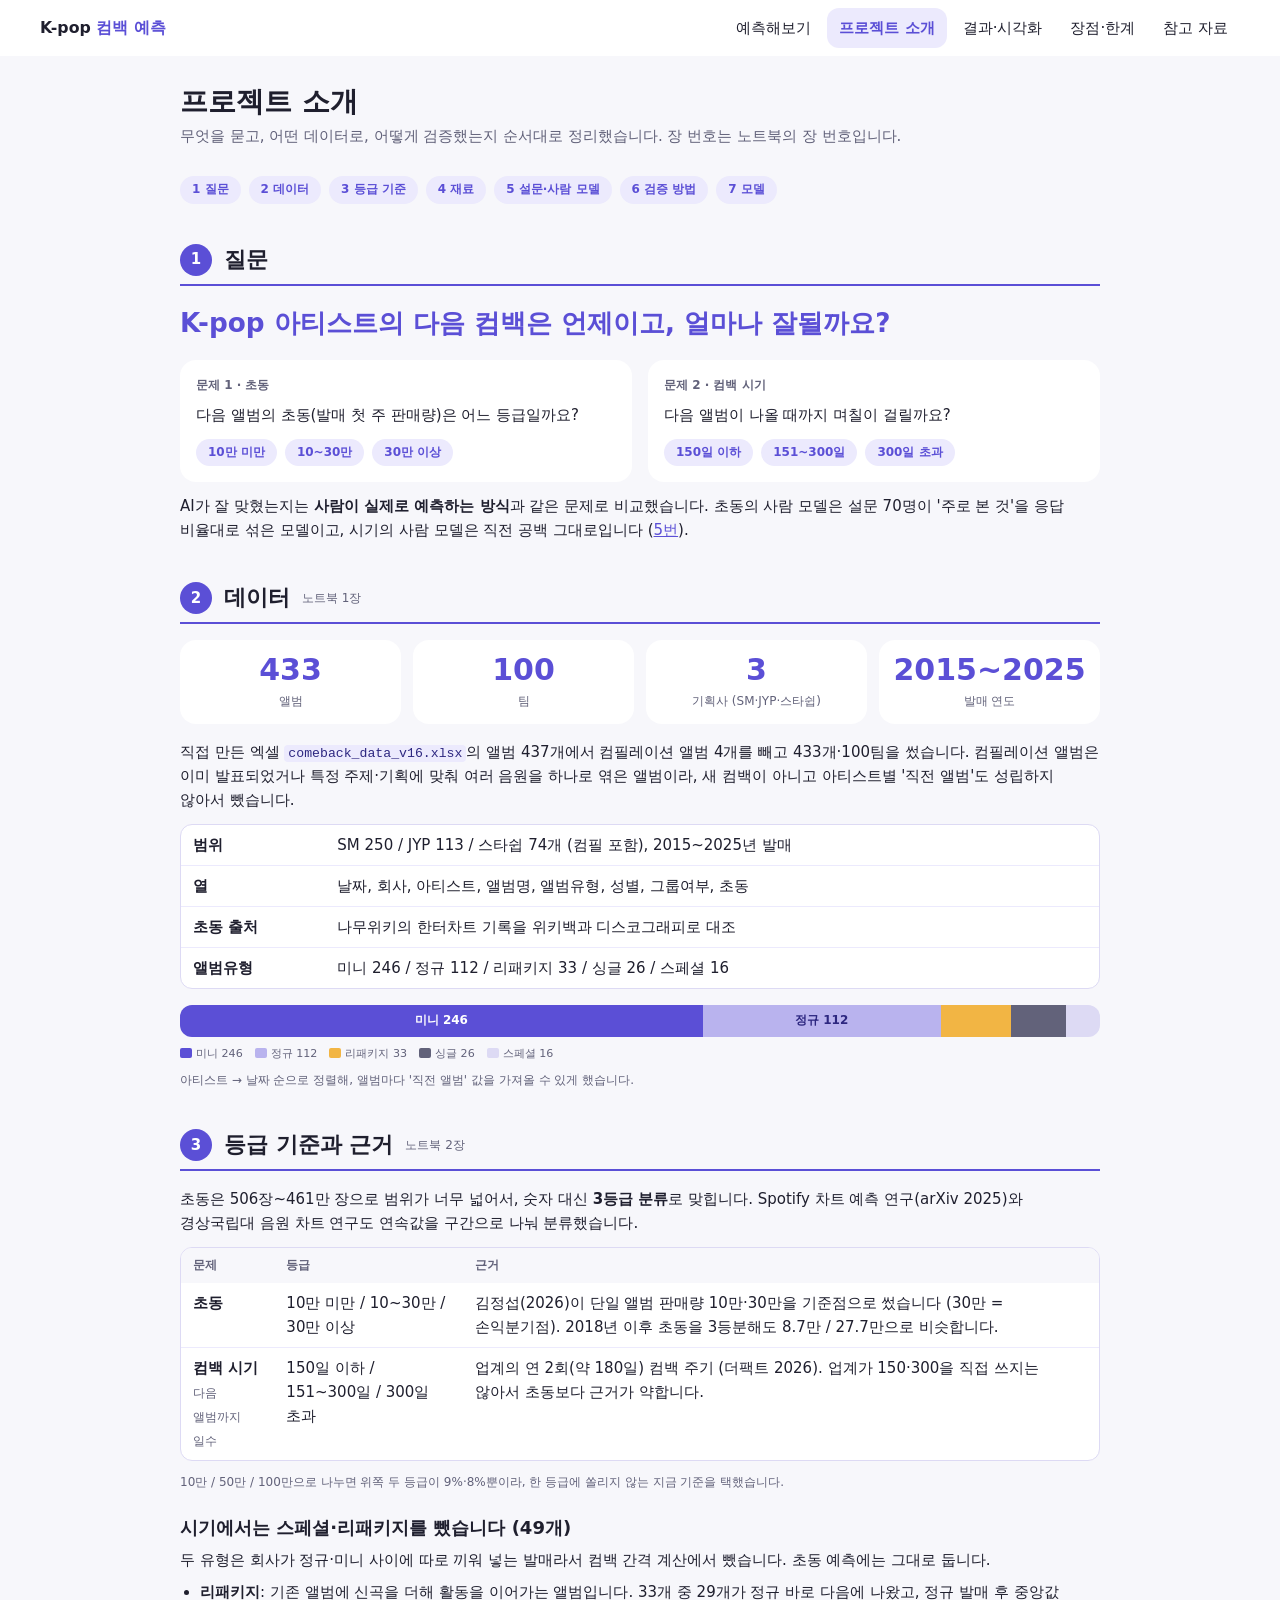
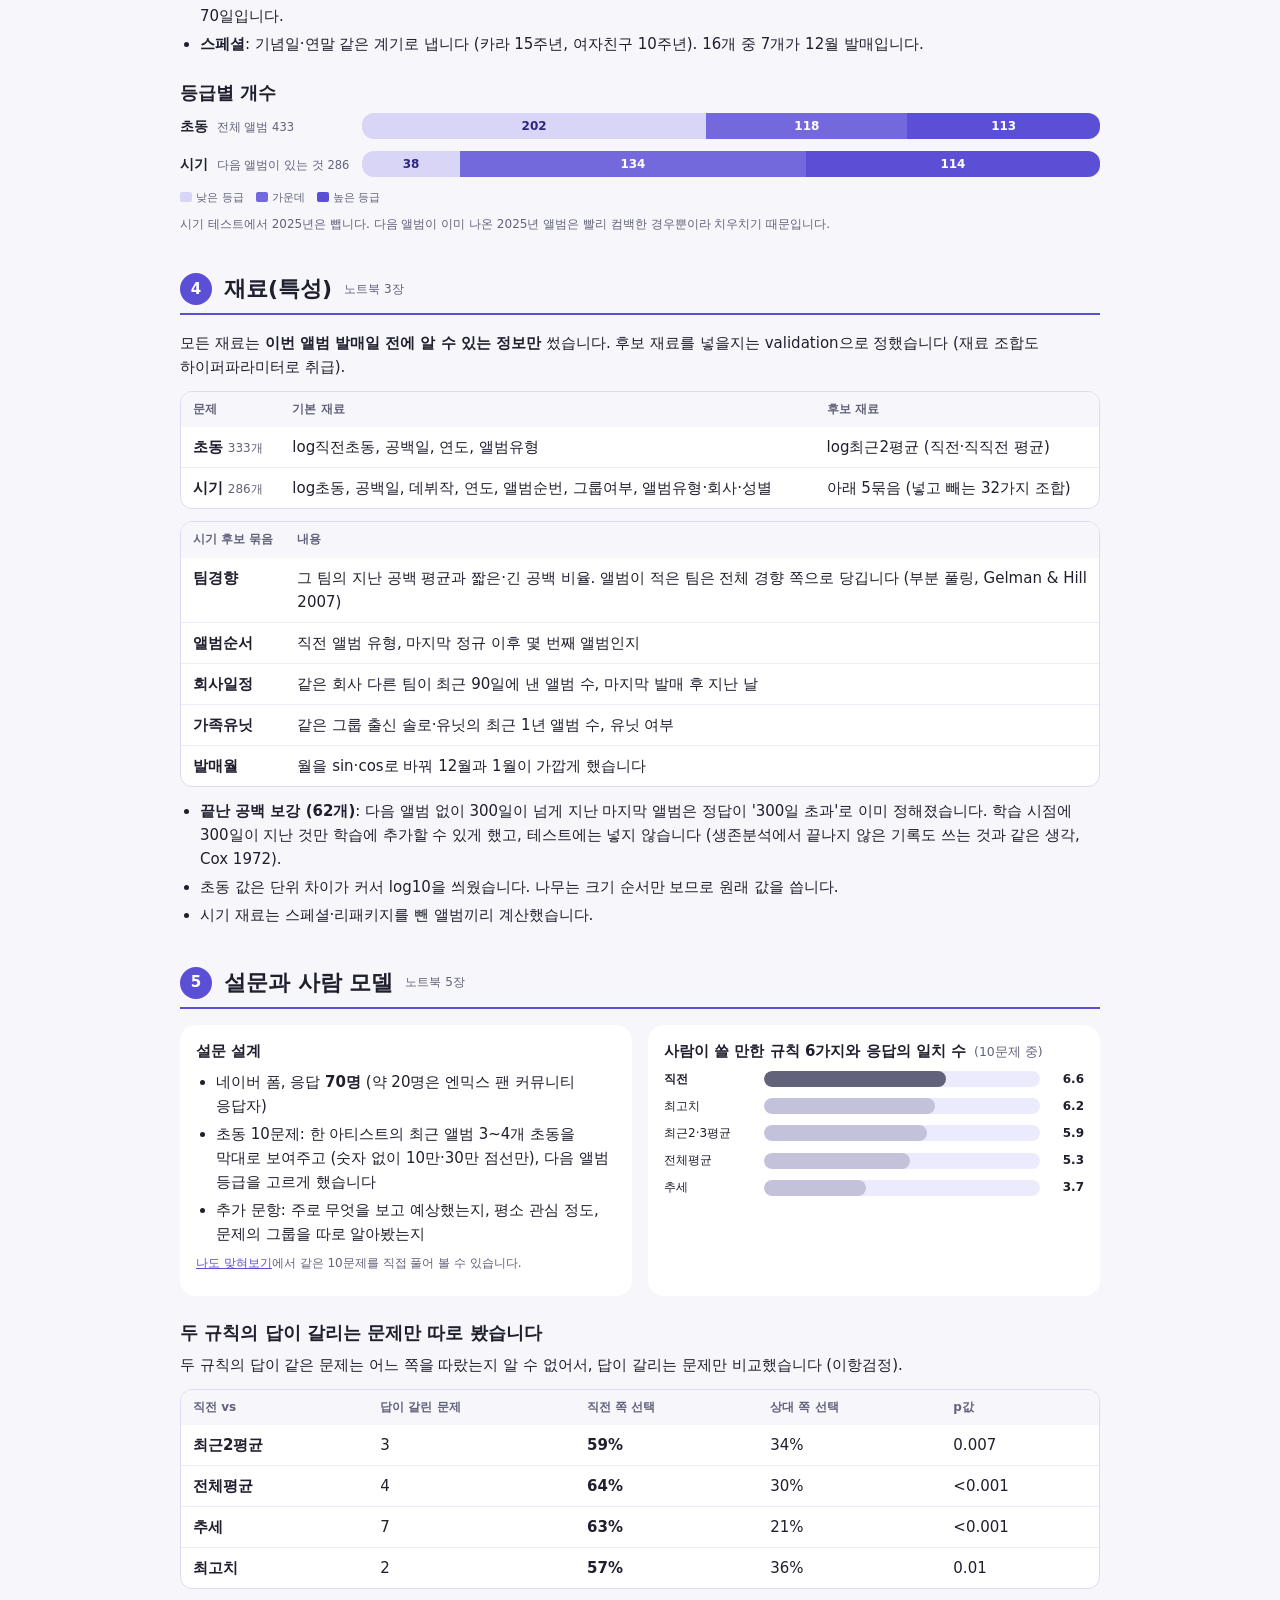
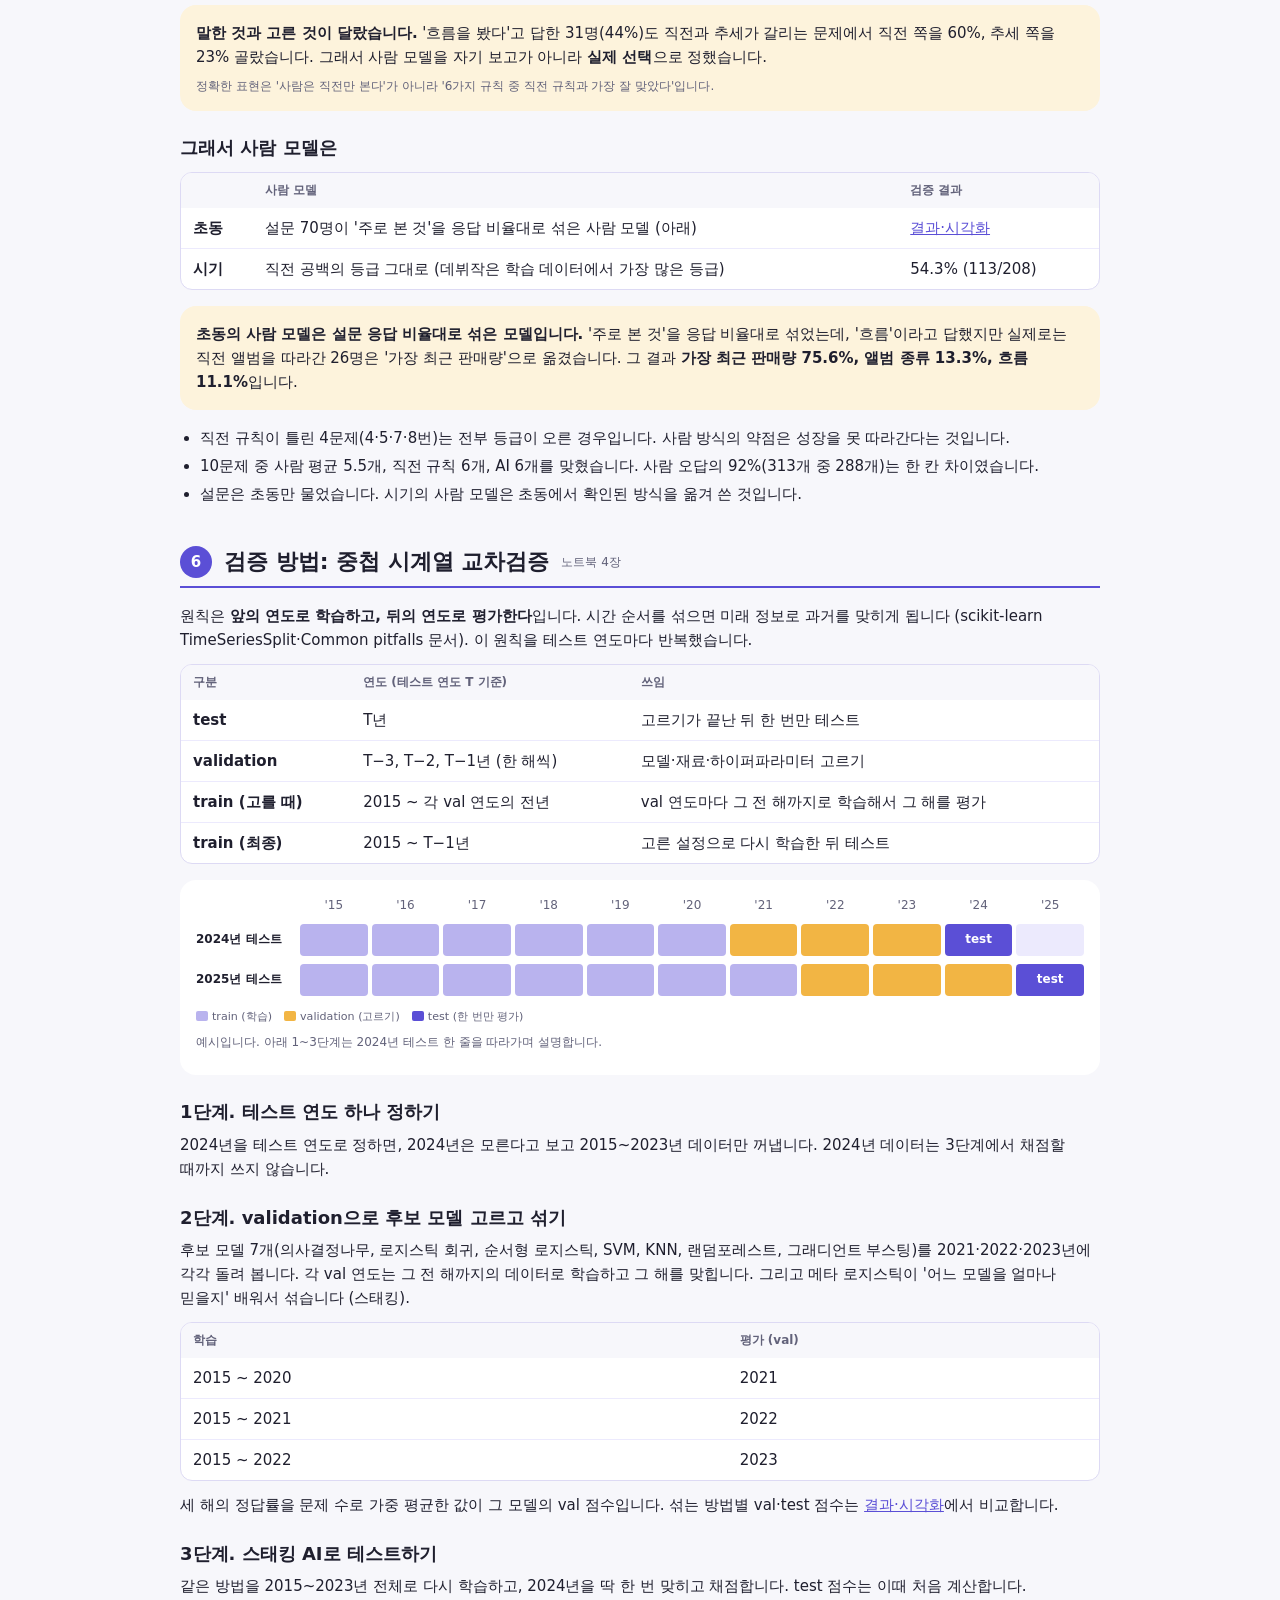
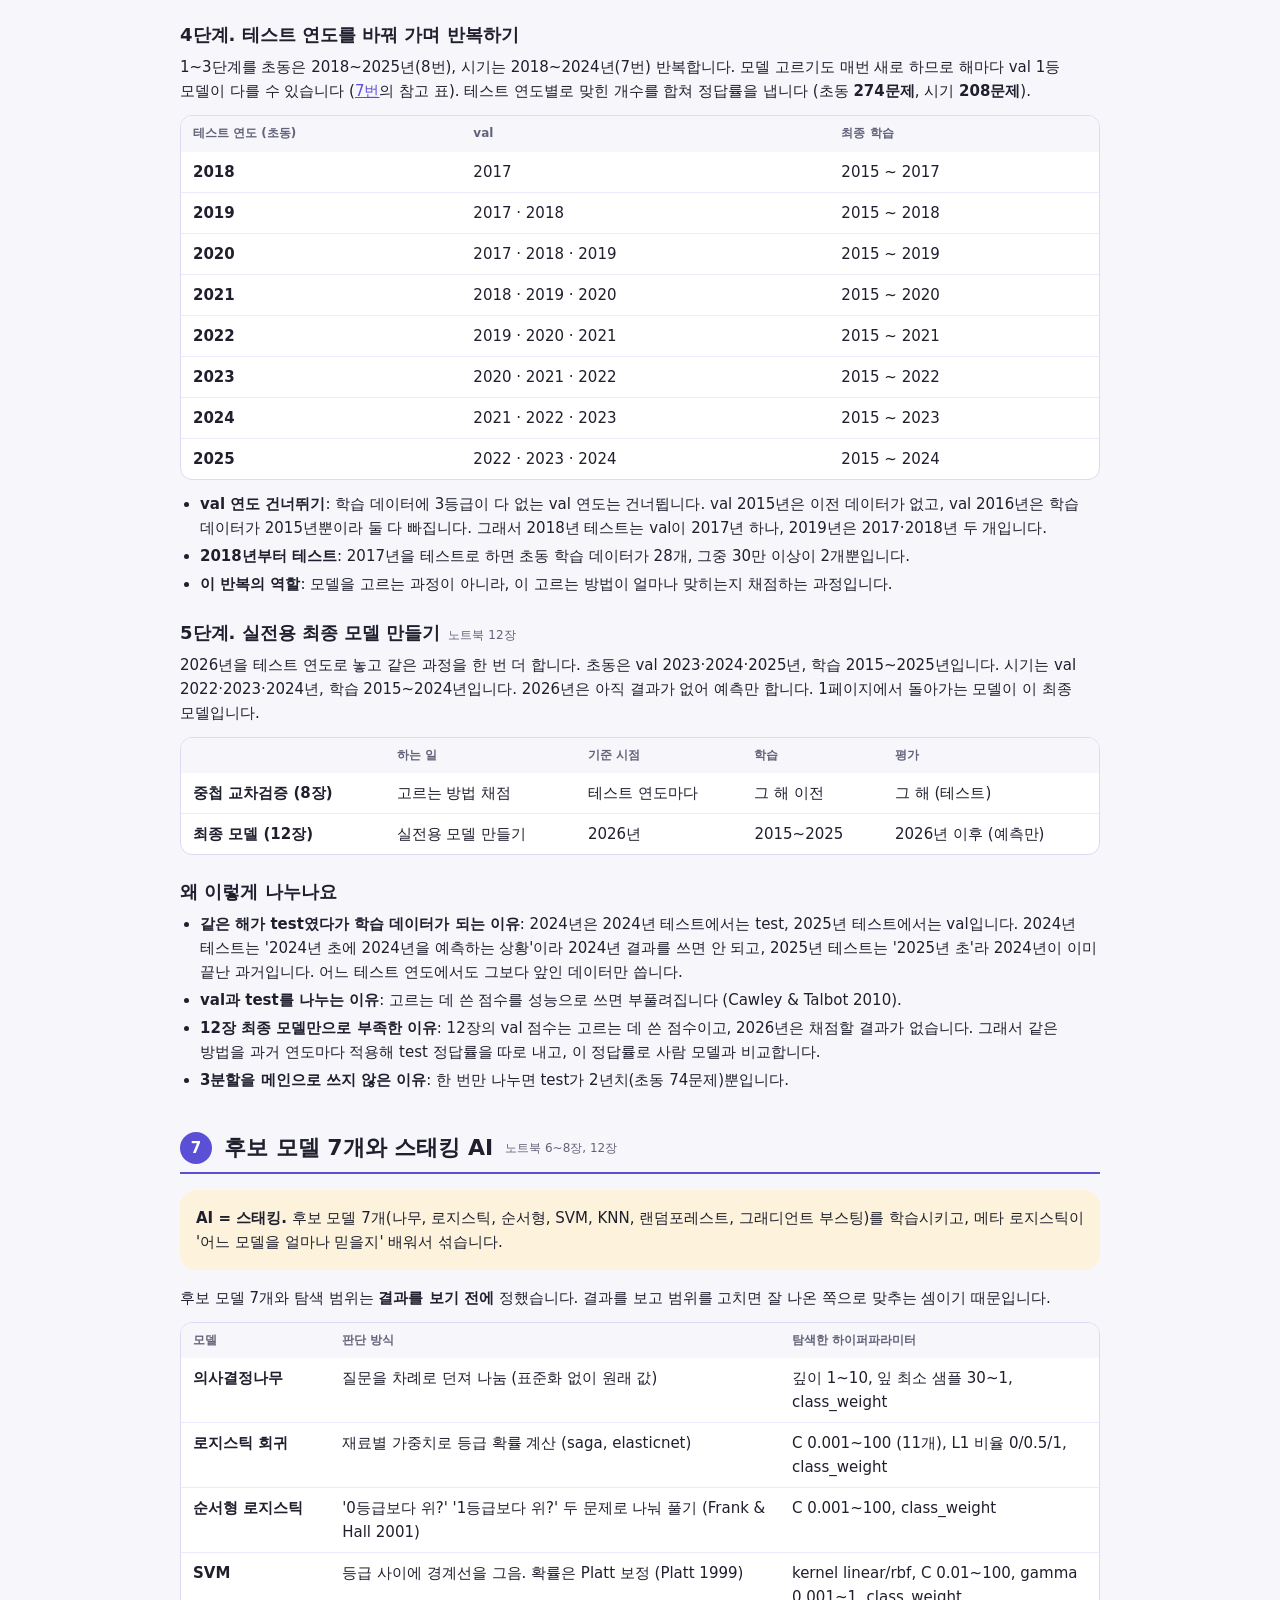
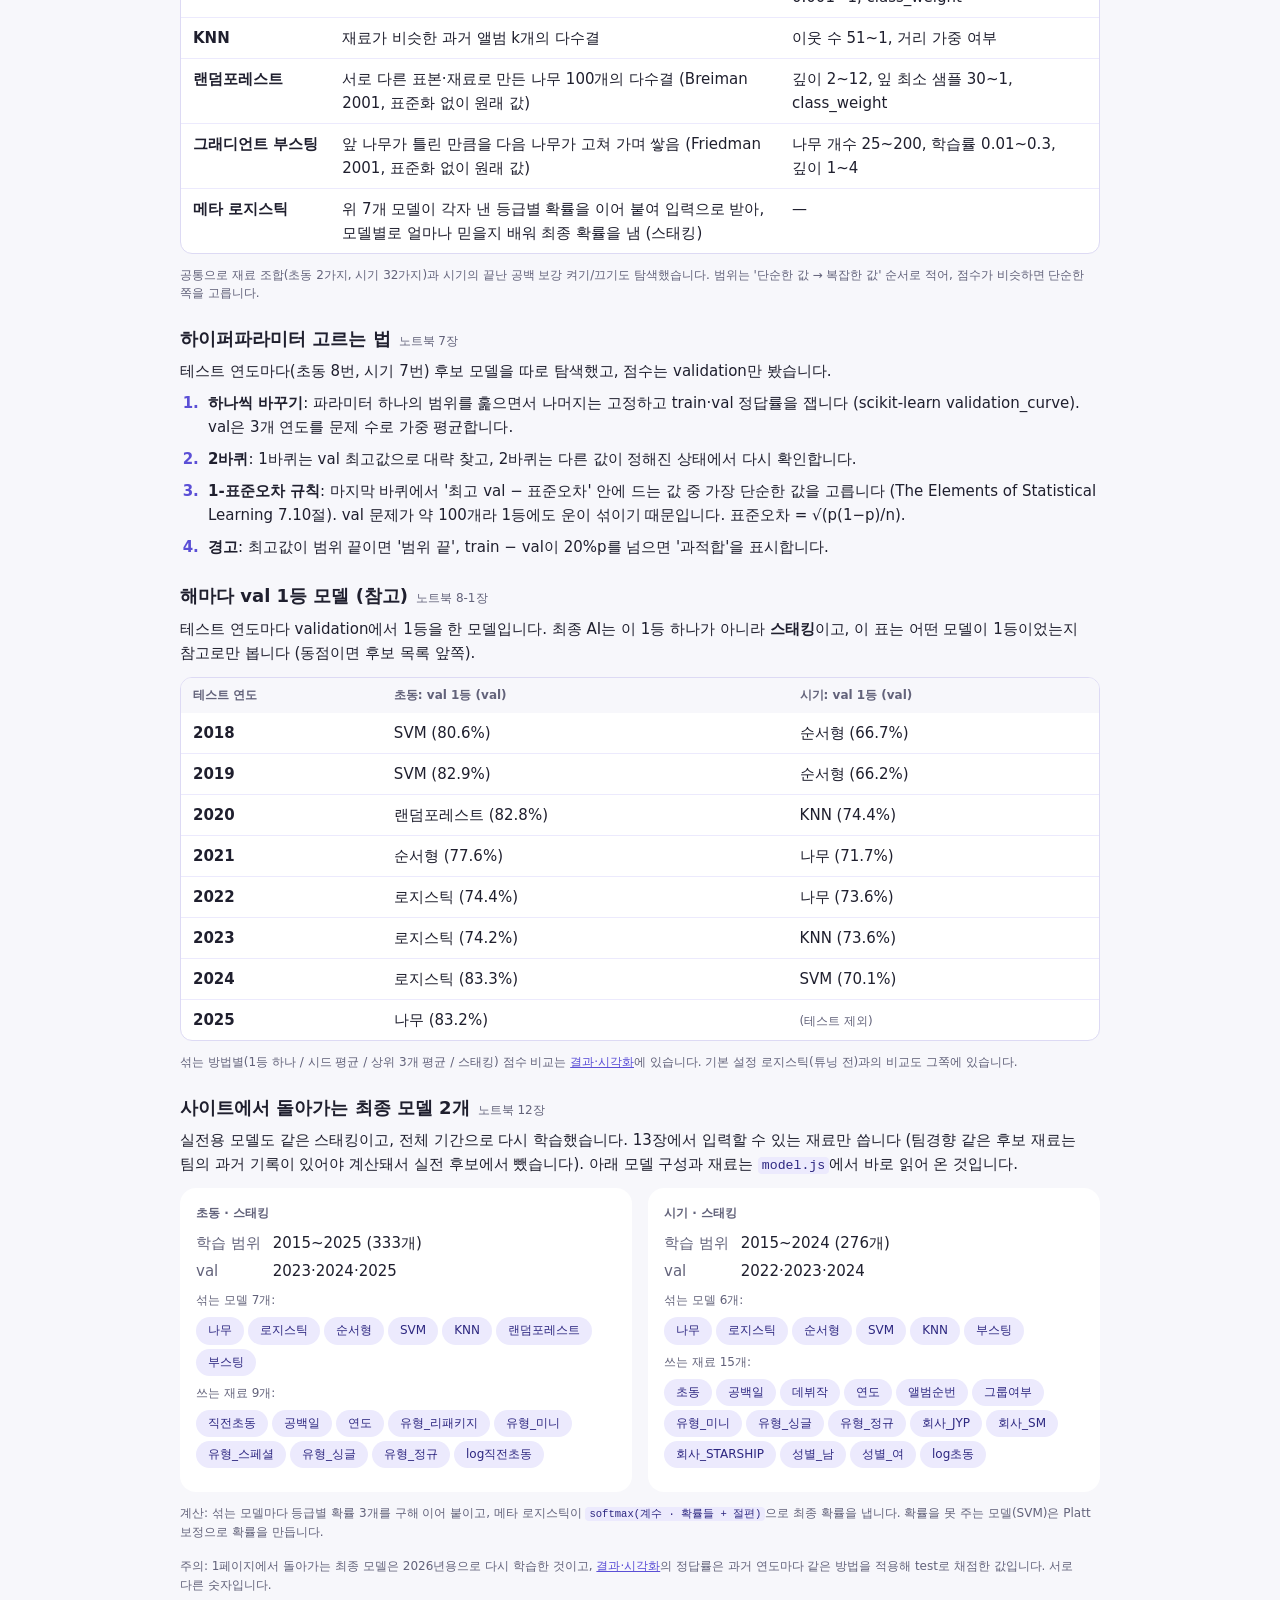
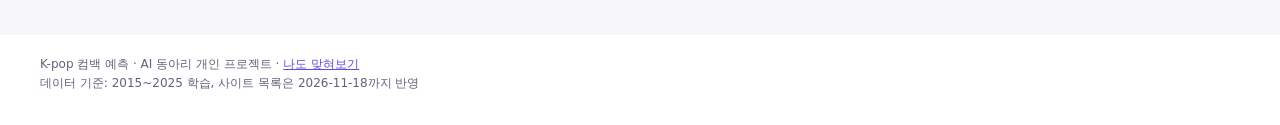
==== commit 9c22594a: "스태킹 모델·사람 모델 반영 + 포카핏 디자인 시스템 적용 - model.js·chartData.js 교체 (초동 7개·시기 6개 모델을 섞는 스태킹), predict.js를 스태" ====
--- a/about.html
+++ b/about.html
@@ -30,7 +30,7 @@
     <a href="#데이터">2 데이터</a>
     <a href="#등급">3 등급 기준</a>
     <a href="#재료">4 재료</a>
-    <a href="#사람">5 설문·사람 기준</a>
+    <a href="#사람">5 설문·사람 모델</a>
     <a href="#검증">6 검증 방법</a>
     <a href="#모델">7 모델</a>
   </nav>
@@ -52,7 +52,7 @@
       </div>
     </div>
     <p>AI가 잘 맞혔는지는 <b>사람이 실제로 예측하는 방식</b>과 같은 문제로 비교했습니다.
-      그 방식은 설문 70명의 답을 분석해 <b>직전 앨범 따라가기</b>로 정했습니다 (<a href="#사람">5번</a>).</p>
+      초동의 사람 모델은 설문 70명이 '주로 본 것'을 응답 비율대로 섞은 모델이고, 시기의 사람 모델은 직전 공백 그대로입니다 (<a href="#사람">5번</a>).</p>
   </section>
 
   <!-- 2. 데이터 -->
@@ -170,9 +170,9 @@
     </ul>
   </section>
 
-  <!-- 5. 설문과 사람 기준 -->
+  <!-- 5. 설문과 사람 모델 -->
   <section id="사람" class="장">
-    <h2><span class="장번호">5</span>설문과 사람 기준 <span class="장출처">노트북 5장</span></h2>
+    <h2><span class="장번호">5</span>설문과 사람 모델 <span class="장출처">노트북 5장</span></h2>
     <div class="두열">
       <div class="카드">
         <h3 class="카드제목">설문 설계</h3>
@@ -211,24 +211,29 @@
 
     <div class="카드 강조카드">
       <b>말한 것과 고른 것이 달랐습니다.</b> '흐름을 봤다'고 답한 31명(44%)도 직전과 추세가 갈리는 문제에서 직전 쪽을 60%, 추세 쪽을 23% 골랐습니다.
-      그래서 사람 기준을 자기 보고가 아니라 <b>실제 선택</b>으로 정했습니다.
+      그래서 사람 모델을 자기 보고가 아니라 <b>실제 선택</b>으로 정했습니다.
       <span class="작게">정확한 표현은 '사람은 직전만 본다'가 아니라 '6가지 규칙 중 직전 규칙과 가장 잘 맞았다'입니다.</span>
     </div>
 
-    <h3>그래서 사람 기준은</h3>
-    <div class="표감싸기">
-      <table class="표">
-        <thead><tr><th></th><th>사람 기준</th><th>검증 결과</th></tr></thead>
-        <tbody>
-          <tr><th>초동</th><td>직전 앨범 초동의 등급 그대로</td><td>77.0% (211/274)</td></tr>
+    <h3>그래서 사람 모델은</h3>
+    <div class="표감싸기">
+      <table class="표">
+        <thead><tr><th></th><th>사람 모델</th><th>검증 결과</th></tr></thead>
+        <tbody>
+          <tr><th>초동</th><td>설문 70명이 '주로 본 것'을 응답 비율대로 섞은 사람 모델 (아래)</td><td><a href="results.html">결과·시각화</a></td></tr>
           <tr><th>시기</th><td>직전 공백의 등급 그대로 (데뷔작은 학습 데이터에서 가장 많은 등급)</td><td>54.3% (113/208)</td></tr>
         </tbody>
       </table>
+    </div>
+    <div class="카드 강조카드">
+      <b>초동의 사람 모델은 설문 응답 비율대로 섞은 모델입니다.</b>
+      '주로 본 것'을 응답 비율대로 섞었는데, '흐름'이라고 답했지만 실제로는 직전 앨범을 따라간 26명은 '가장 최근 판매량'으로 옮겼습니다.
+      그 결과 <b>가장 최근 판매량 75.6%, 앨범 종류 13.3%, 흐름 11.1%</b>입니다.
     </div>
     <ul class="점목록">
       <li>직전 규칙이 틀린 4문제(4·5·7·8번)는 전부 등급이 오른 경우입니다. 사람 방식의 약점은 성장을 못 따라간다는 것입니다.</li>
       <li>10문제 중 사람 평균 5.5개, 직전 규칙 6개, AI 6개를 맞혔습니다. 사람 오답의 92%(313개 중 288개)는 한 칸 차이였습니다.</li>
-      <li>설문은 초동만 물었습니다. 시기의 사람 기준은 초동에서 확인된 방식을 옮겨 쓴 것입니다.</li>
+      <li>설문은 초동만 물었습니다. 시기의 사람 모델은 초동에서 확인된 방식을 옮겨 쓴 것입니다.</li>
     </ul>
   </section>
 
@@ -276,10 +281,10 @@
     <h3>1단계. 테스트 연도 하나 정하기</h3>
     <p>2024년을 테스트 연도로 정하면, 2024년은 모른다고 보고 2015~2023년 데이터만 꺼냅니다. 2024년 데이터는 3단계에서 채점할 때까지 쓰지 않습니다.</p>
 
-    <h3>2단계. validation으로 1등 모델 고르기</h3>
-    <p>후보 모델 8종(의사결정나무, 로지스틱 회귀, 순서형 로지스틱, SVM, KNN, 랜덤포레스트, 그래디언트 부스팅, 투표)을
-      2021·2022·2023년에 각각 전부 돌려 봅니다. 각 val 연도는 그 전 해까지의 데이터로 학습하고 그 해를 맞힙니다.
-      투표는 탐색이 끝난 나머지 7개 모델을 묶어 답을 정합니다. hard voting은 각 모델이 고른 등급의 다수결, soft voting은 등급별 확률의 평균이며, 둘 중 무엇을 쓸지도 validation으로 골랐습니다.</p>
+    <h3>2단계. validation으로 후보 모델 고르고 섞기</h3>
+    <p>후보 모델 7개(의사결정나무, 로지스틱 회귀, 순서형 로지스틱, SVM, KNN, 랜덤포레스트, 그래디언트 부스팅)를
+      2021·2022·2023년에 각각 돌려 봅니다. 각 val 연도는 그 전 해까지의 데이터로 학습하고 그 해를 맞힙니다.
+      그리고 메타 로지스틱이 '어느 모델을 얼마나 믿을지' 배워서 섞습니다 (스태킹).</p>
     <div class="표감싸기">
       <table class="표 숫자표">
         <thead><tr><th>학습</th><th>평가 (val)</th></tr></thead>
@@ -290,13 +295,13 @@
         </tbody>
       </table>
     </div>
-    <p>세 해의 정답률을 문제 수로 가중 평균한 값이 그 모델의 val 점수입니다. 8종의 val 점수를 비교해 1등을 고르고, 이 모델이 그 해의 <b>'AI'</b>입니다 (동점이면 후보 목록 앞쪽).</p>
-
-    <h3>3단계. 1등 모델로 테스트하기</h3>
-    <p>1등 모델을 2015~2023년 전체로 다시 학습하고, 2024년을 딱 한 번 맞히고 채점합니다. test 점수는 이때 처음 계산합니다.</p>
+    <p>세 해의 정답률을 문제 수로 가중 평균한 값이 그 모델의 val 점수입니다. 섞는 방법별 val·test 점수는 <a href="results.html#합치기">결과·시각화</a>에서 비교합니다.</p>
+
+    <h3>3단계. 스태킹 AI로 테스트하기</h3>
+    <p>같은 방법을 2015~2023년 전체로 다시 학습하고, 2024년을 딱 한 번 맞히고 채점합니다. test 점수는 이때 처음 계산합니다.</p>
 
     <h3>4단계. 테스트 연도를 바꿔 가며 반복하기</h3>
-    <p>1~3단계를 초동은 2018~2025년(8번), 시기는 2018~2024년(7번) 반복합니다. 모델 고르기도 매번 새로 하므로 해마다 뽑히는 모델이 다를 수 있습니다 (<a href="#모델">8장</a>).
+    <p>1~3단계를 초동은 2018~2025년(8번), 시기는 2018~2024년(7번) 반복합니다. 모델 고르기도 매번 새로 하므로 해마다 val 1등 모델이 다를 수 있습니다 (<a href="#모델">7번</a>의 참고 표).
       테스트 연도별로 맞힌 개수를 합쳐 정답률을 냅니다 (초동 <b>274문제</b>, 시기 <b>208문제</b>).</p>
     <div class="표감싸기">
       <table class="표 숫자표">
@@ -320,7 +325,7 @@
     </ul>
 
     <h3>5단계. 실전용 최종 모델 만들기 <span class="장출처">노트북 12장</span></h3>
-    <p>2026년을 테스트 연도로 놓고 같은 과정을 한 번 더 합니다. 초동은 val 2023·2024·2025년으로 8종을 전부 돌려 1등을 고르고, 2015~2025년 전체로 다시 학습합니다.
+    <p>2026년을 테스트 연도로 놓고 같은 과정을 한 번 더 합니다. 초동은 val 2023·2024·2025년, 학습 2015~2025년입니다.
       시기는 val 2022·2023·2024년, 학습 2015~2024년입니다. 2026년은 아직 결과가 없어 예측만 합니다. 1페이지에서 돌아가는 모델이 이 최종 모델입니다.</p>
     <div class="표감싸기">
       <table class="표">
@@ -336,15 +341,19 @@
     <ul class="점목록">
       <li><b>같은 해가 test였다가 학습 데이터가 되는 이유</b>: 2024년은 2024년 테스트에서는 test, 2025년 테스트에서는 val입니다. 2024년 테스트는 '2024년 초에 2024년을 예측하는 상황'이라 2024년 결과를 쓰면 안 되고, 2025년 테스트는 '2025년 초'라 2024년이 이미 끝난 과거입니다. 어느 테스트 연도에서도 그보다 앞인 데이터만 씁니다.</li>
       <li><b>val과 test를 나누는 이유</b>: 고르는 데 쓴 점수를 성능으로 쓰면 부풀려집니다 (Cawley &amp; Talbot 2010).</li>
-      <li><b>12장 최종 모델만으로 부족한 이유</b>: 12장의 val 점수(초동 82.6%)는 고르는 데 쓴 점수이고, 2026년은 채점할 결과가 없습니다. 그래서 같은 방법을 과거 연도마다 적용해 test 정답률을 따로 내고, 이 정답률로 사람 기준과 비교합니다.</li>
+      <li><b>12장 최종 모델만으로 부족한 이유</b>: 12장의 val 점수는 고르는 데 쓴 점수이고, 2026년은 채점할 결과가 없습니다. 그래서 같은 방법을 과거 연도마다 적용해 test 정답률을 따로 내고, 이 정답률로 사람 모델과 비교합니다.</li>
       <li><b>3분할을 메인으로 쓰지 않은 이유</b>: 한 번만 나누면 test가 2년치(초동 74문제)뿐입니다.</li>
     </ul>
   </section>
 
   <!-- 7. 모델 -->
   <section id="모델" class="장">
-    <h2><span class="장번호">7</span>후보 8종과 최종 모델 2개 <span class="장출처">노트북 6~8장, 12장</span></h2>
-    <p>후보 모델 8종과 탐색 범위는 <b>결과를 보기 전에</b> 정했습니다. 결과를 보고 범위를 고치면 잘 나온 쪽으로 맞추는 셈이기 때문입니다.</p>
+    <h2><span class="장번호">7</span>후보 모델 7개와 스태킹 AI <span class="장출처">노트북 6~8장, 12장</span></h2>
+    <div class="카드 강조카드">
+      <b>AI = 스태킹.</b> 후보 모델 7개(나무, 로지스틱, 순서형, SVM, KNN, 랜덤포레스트, 그래디언트 부스팅)를 학습시키고,
+      메타 로지스틱이 '어느 모델을 얼마나 믿을지' 배워서 섞습니다.
+    </div>
+    <p>후보 모델 7개와 탐색 범위는 <b>결과를 보기 전에</b> 정했습니다. 결과를 보고 범위를 고치면 잘 나온 쪽으로 맞추는 셈이기 때문입니다.</p>
     <div class="표감싸기">
       <table class="표">
         <thead><tr><th>모델</th><th>판단 방식</th><th>탐색한 하이퍼파라미터</th></tr></thead>
@@ -356,76 +365,55 @@
           <tr><th>KNN</th><td>재료가 비슷한 과거 앨범 k개의 다수결</td><td>이웃 수 51~1, 거리 가중 여부</td></tr>
           <tr><th>랜덤포레스트</th><td>서로 다른 표본·재료로 만든 나무 100개의 다수결 (Breiman 2001, 표준화 없이 원래 값)</td><td>깊이 2~12, 잎 최소 샘플 30~1, class_weight</td></tr>
           <tr><th>그래디언트 부스팅</th><td>앞 나무가 틀린 만큼을 다음 나무가 고쳐 가며 쌓음 (Friedman 2001, 표준화 없이 원래 값)</td><td>나무 개수 25~200, 학습률 0.01~0.3, 깊이 1~4</td></tr>
-          <tr><th>투표</th><td>튜닝이 끝난 7개 모델을 묶어 다수결(hard) 또는 확률 평균(soft)</td><td>hard / soft voting</td></tr>
+          <tr><th>메타 로지스틱</th><td>위 7개 모델이 각자 낸 등급별 확률을 이어 붙여 입력으로 받아, 모델별로 얼마나 믿을지 배워 최종 확률을 냄 (스태킹)</td><td>—</td></tr>
         </tbody>
       </table>
     </div>
     <p class="작게">공통으로 재료 조합(초동 2가지, 시기 32가지)과 시기의 끝난 공백 보강 켜기/끄기도 탐색했습니다. 범위는 '단순한 값 → 복잡한 값' 순서로 적어, 점수가 비슷하면 단순한 쪽을 고릅니다.</p>
 
     <h3>하이퍼파라미터 고르는 법 <span class="장출처">노트북 7장</span></h3>
-    <p>테스트 연도마다(초동 8번, 시기 7번) 후보 8종을 따로 탐색했고, 점수는 validation만 봤습니다.</p>
+    <p>테스트 연도마다(초동 8번, 시기 7번) 후보 모델을 따로 탐색했고, 점수는 validation만 봤습니다.</p>
     <ol class="단계">
       <li><b>하나씩 바꾸기</b>: 파라미터 하나의 범위를 훑으면서 나머지는 고정하고 train·val 정답률을 잽니다 (scikit-learn validation_curve). val은 3개 연도를 문제 수로 가중 평균합니다.</li>
       <li><b>2바퀴</b>: 1바퀴는 val 최고값으로 대략 찾고, 2바퀴는 다른 값이 정해진 상태에서 다시 확인합니다.</li>
       <li><b>1-표준오차 규칙</b>: 마지막 바퀴에서 '최고 val − 표준오차' 안에 드는 값 중 가장 단순한 값을 고릅니다 (The Elements of Statistical Learning 7.10절). val 문제가 약 100개라 1등에도 운이 섞이기 때문입니다. 표준오차 = √(p(1−p)/n).</li>
       <li><b>경고</b>: 최고값이 범위 끝이면 '범위 끝', train − val이 20%p를 넘으면 '과적합'을 표시합니다.</li>
     </ol>
-    <p class="작게">투표는 다른 7개의 탐색이 끝난 뒤, 그 모델들로 구성해 탐색합니다.</p>
-
-    <h3>해마다 val 1등 모델 = 'AI' <span class="장출처">노트북 8장</span></h3>
-    <p>테스트 연도마다 val 1등 모델을 'AI'로 뽑고 (동점이면 후보 목록 앞쪽), 그 설정 그대로 그 해 이전 전체를 다시 학습해서 그 해를 테스트했습니다. test 점수는 이때 처음 계산합니다.</p>
-    <div class="표감싸기">
-      <table class="표 숫자표">
-        <thead><tr><th>테스트 연도</th><th>초동: 뽑힌 모델</th><th>시기: 뽑힌 모델 (val)</th><th>시기 test 맞힘</th></tr></thead>
-        <tbody>
-          <tr><th>2018</th><td>SVM</td><td>순서형 (66.7%)</td><td>21/32</td></tr>
-          <tr><th>2019</th><td>SVM</td><td>순서형 (66.2%)</td><td>26/32</td></tr>
-          <tr><th>2020</th><td>랜덤포레스트</td><td>KNN (74.4%)</td><td>18/28</td></tr>
-          <tr><th>2021</th><td>순서형</td><td>나무 (71.7%)</td><td>19/27</td></tr>
-          <tr><th>2022</th><td>로지스틱</td><td>나무 (73.6%)</td><td>25/32</td></tr>
-          <tr><th>2023</th><td>로지스틱</td><td>KNN (73.6%)</td><td>17/28</td></tr>
-          <tr><th>2024</th><td>로지스틱</td><td>SVM (70.1%)</td><td>20/29</td></tr>
-          <tr><th>2025</th><td>나무</td><td>(테스트 제외)</td><td></td></tr>
-        </tbody>
-      </table>
-    </div>
-    <ul class="점목록">
-      <li>해마다 뽑히는 모델이 다릅니다. 모델 하나를 7년 내내 썼을 때 시기 test는 67.8~69.7%로 AI(70.2%)와 1~5문제 차이입니다. 성능을 가른 것은 모델 종류보다 문제 정의와 재료입니다.</li>
-      <li><b>튜닝 효과</b>: 기본 설정 로지스틱(튜닝 전)은 초동 75.9%, 시기 64.4%입니다. AI는 각각 +2.9%p, +5.8%p입니다.</li>
-      <li><b>시드 반복</b>: 후보 8종으로 바꾼 버전의 시드 반복(시드 6개)은 아직 돌리지 않았습니다. 후보 6종 버전에서는 6개 모두 초동 78.5%, 시기 70.2%로 같았습니다.</li>
-    </ul>
+
+    <h3>해마다 val 1등 모델 (참고) <span class="장출처">노트북 8-1장</span></h3>
+    <p>테스트 연도마다 validation에서 1등을 한 모델입니다. 최종 AI는 이 1등 하나가 아니라 <b>스태킹</b>이고, 이 표는 어떤 모델이 1등이었는지 참고로만 봅니다 (동점이면 후보 목록 앞쪽).</p>
+    <div class="표감싸기" id="뽑힌모델표"><p class="작게">chartData.js를 불러오지 못했습니다.</p></div>
+    <p class="작게">섞는 방법별(1등 하나 / 시드 평균 / 상위 3개 평균 / 스태킹) 점수 비교는 <a href="results.html#합치기">결과·시각화</a>에 있습니다. 기본 설정 로지스틱(튜닝 전)과의 비교도 그쪽에 있습니다.</p>
 
     <h3>사이트에서 돌아가는 최종 모델 2개 <span class="장출처">노트북 12장</span></h3>
-    <p>실전용 모델은 마지막 3년을 val로 같은 탐색을 해서 하나로 정했고, 전체 기간으로 다시 학습했습니다.
-      13장에서 입력할 수 있는 재료만 쓰는 모델 중 val 1등입니다 (팀경향 같은 후보 재료는 팀의 과거 기록이 있어야 계산돼서 실전 후보에서 뺐습니다).</p>
+    <p>실전용 모델도 같은 스태킹이고, 전체 기간으로 다시 학습했습니다. 13장에서 입력할 수 있는 재료만 씁니다 (팀경향 같은 후보 재료는 팀의 과거 기록이 있어야 계산돼서 실전 후보에서 뺐습니다).
+      아래 모델 구성과 재료는 <code>model.js</code>에서 바로 읽어 온 것입니다.</p>
     <div class="두열">
       <div class="카드 최종카드">
-        <div class="문제이름">초동 · 의사결정나무</div>
+        <div class="문제이름">초동 · 스태킹</div>
         <dl class="정보목록">
-          <dt>학습 범위</dt><dd>2015~2025 (333개)</dd>
+          <dt>학습 범위</dt><dd>2015~2025 (<span id="초동학습수"></span>개)</dd>
           <dt>val</dt><dd>2023·2024·2025</dd>
-          <dt>설정</dt><dd>깊이 2, 잎 최소 30</dd>
-          <dt>val 점수</dt><dd><b>82.6%</b> (랜덤포레스트·부스팅·사람 기준과 동점)</dd>
         </dl>
-        <p class="작게">직전초동 하나만 봅니다. 아래 칸은 <code>model.js</code>의 나무에서 바로 그린 것입니다.</p>
-        <div class="나무칸들" id="나무칸들"></div>
-        <p class="작게">사람 기준의 경계(10만·30만)를 조금 낮춘 것과 같고 (시장 성장을 배운 결과), 사람 기준과 89.9% 같은 답을 냅니다.</p>
+        <p class="작게">섞는 모델 <span id="초동구성수"></span>개:</p>
+        <div class="재료칩들" id="초동구성"></div>
+        <p class="작게">쓰는 재료 <span id="초동재료수"></span>개:</p>
+        <div class="재료칩들" id="초동재료"></div>
       </div>
       <div class="카드 최종카드">
-        <div class="문제이름">시기 · 로지스틱 회귀</div>
+        <div class="문제이름">시기 · 스태킹</div>
         <dl class="정보목록">
-          <dt>학습 범위</dt><dd>2015~2024 (276개)</dd>
+          <dt>학습 범위</dt><dd>2015~2024 (<span id="시기학습수"></span>개)</dd>
           <dt>val</dt><dd>2022·2023·2024</dd>
-          <dt>설정</dt><dd>C = 0.001, 기본 재료</dd>
-          <dt>val 점수</dt><dd><b>68.5%</b> (순서형·SVM과 동점, 사람 기준 57.3%)</dd>
         </dl>
+        <p class="작게">섞는 모델 <span id="시기구성수"></span>개:</p>
+        <div class="재료칩들" id="시기구성"></div>
         <p class="작게">쓰는 재료 <span id="시기재료수"></span>개:</p>
         <div class="재료칩들" id="시기재료"></div>
-        <p class="작게">재료를 표준화한 뒤 등급마다 점수를 계산하고 softmax로 확률을 냅니다.</p>
-      </div>
-    </div>
-    <p class="작게">확률: 나무는 같은 칸에 들어간 과거 앨범의 등급 비율을, 로지스틱은 자체 확률을 줍니다. 확률을 못 주는 모델이 뽑히면 Platt 보정 등으로 대신하도록 해 두었습니다.</p>
-    <p class="주의 왼쪽">주의: <a href="results.html">결과·시각화</a> 맨 위의 78.8%·70.2%는 '해마다 validation 1등 모델'의 검증 결과이고, 위 82.6%·68.5%는 최종 모델의 val 점수입니다. 서로 다른 숫자입니다.</p>
+      </div>
+    </div>
+    <p class="작게">계산: 섞는 모델마다 등급별 확률 3개를 구해 이어 붙이고, 메타 로지스틱이 <code>softmax(계수 · 확률들 + 절편)</code>으로 최종 확률을 냅니다. 확률을 못 주는 모델(SVM)은 Platt 보정으로 확률을 만듭니다.</p>
+    <p class="주의 왼쪽">주의: 1페이지에서 돌아가는 최종 모델은 2026년용으로 다시 학습한 것이고, <a href="results.html">결과·시각화</a>의 정답률은 과거 연도마다 같은 방법을 적용해 test로 채점한 값입니다. 서로 다른 숫자입니다.</p>
   </section>
 </main>
 
@@ -437,6 +425,7 @@
 </footer>
 
 <script src="js/model.js"></script>
+<script src="js/chartData.js"></script>
 <script src="js/app.js"></script>
 <script>
 (function () {
@@ -456,25 +445,32 @@
     }).join("");
   });
 
-  // 최종 초동 나무: 잎을 왼쪽→오른쪽 순서로 모아서 직전초동 구간으로 보여줌
-  var 노드 = M.초동.노드, 잎들 = [];
-  (function 걷기(i, 아래, 위) {
-    var n = 노드[i];
-    if (n.왼쪽 === -1) { 잎들.push({ 아래: 아래, 위: 위, n: n }); return; }
-    걷기(n.왼쪽, 아래, n.기준);
-    걷기(n.오른쪽, n.기준, 위);
-  })(0, null, null);
-  var 만 = function (v) { return +(v / 10000).toFixed(2) + "만"; };
-  document.getElementById("나무칸들").innerHTML = 잎들.map(function (잎) {
-    var p = 잎.n.확률, k = p.indexOf(Math.max.apply(null, p));
-    var 구간 = 잎.아래 === null ? "≤ " + 만(잎.위) : 잎.위 === null ? "> " + 만(잎.아래) : 만(잎.아래) + " ~ " + 만(잎.위);
-    return "<div class='나무칸 등급" + k + "'><span class='구간'>직전초동 " + 구간 + "</span>" +
-      "<b>" + M.초동_이름[k] + "</b><span>" + (p[k] * 100).toFixed(1) + "% · 과거 앨범 " + 잎.n.앨범수 + "개</span></div>";
-  }).join("");
-
-  // 최종 시기 재료 목록
-  document.getElementById("시기재료수").textContent = M.시기.재료.length;
-  document.getElementById("시기재료").innerHTML = M.시기.재료.map(function (r) { return "<span>" + r + "</span>"; }).join("");
+  // 최종 모델 2개: 구성(섞는 모델)과 재료를 model.js에서 읽어 보여줌
+  function 칩(arr) { return arr.map(function (r) { return "<span>" + r + "</span>"; }).join(""); }
+  function 쓰는재료(문제) {
+    var 집 = {}; M[문제].모델들.forEach(function (m) { m.재료.forEach(function (c) { 집[c] = 1; }); });
+    return Object.keys(집);
+  }
+  ["초동", "시기"].forEach(function (문제) {
+    var S = M[문제], 재료 = 쓰는재료(문제);
+    document.getElementById(문제 + "학습수").textContent = M.학습앨범수[문제];
+    document.getElementById(문제 + "구성수").textContent = S.구성.length;
+    document.getElementById(문제 + "구성").innerHTML = 칩(S.구성);
+    document.getElementById(문제 + "재료수").textContent = 재료.length;
+    document.getElementById(문제 + "재료").innerHTML = 칩(재료);
+  });
+
+  // 해마다 val 1등 모델 (참고) — chartData.js의 뽑힌모델
+  var C = window.CHART;
+  if (C && C.뽑힌모델) {
+    var 해 = {}, 연도들 = [];
+    C.뽑힌모델.forEach(function (r) {
+      if (!해[r.시험연도]) { 해[r.시험연도] = {}; 연도들.push(r.시험연도); }
+      해[r.시험연도][r.문제] = r["뽑힌 모델"] + " (" + r["val(%)"] + "%)";
+    });
+    document.getElementById("뽑힌모델표").innerHTML = "<table class='표 숫자표'><thead><tr><th>테스트 연도</th><th>초동: val 1등 (val)</th><th>시기: val 1등 (val)</th></tr></thead><tbody>" +
+      연도들.map(function (y) { return "<tr><th>" + y + "</th><td>" + (해[y].초동 || "") + "</td><td>" + (해[y].시기 || "<span class='작게'>(테스트 제외)</span>") + "</td></tr>"; }).join("") + "</tbody></table>";
+  }
 })();
 </script>
 </body>
--- a/css/style.css
+++ b/css/style.css
@@ -1,118 +1,123 @@
 /* K-pop 컴백 예측 — 공통 스타일 (시스템 폰트만 사용, 외부 CDN 없음) */
 :root {
-  --ai: #2a78d6;
-  --ai연: #eaf2fc;
-  --사람: #6b6a66;
-  --강조: #e8590c;
-  --강조연: #fdf0e8;
-  --경계: #c9c8c3;
-  --train: #9cc3ef;
-  --글: #222;
-  --흐림: #6b6a66;
-  --바탕: #f6f6f3;
-  --카드: #fff;
-  --반지름: 14px;
+  /* 색: 포카핏 명세서 3장. 주 #5B4FD6 · 보조 #ECEAFD · 강조 #F2B544 · 바탕 #F7F7FB · 면 #FFFFFF · 본문 #1F1F2E · 보조 글자 #62627A · 오류 #C93C3C */
+  --ai: #5B4FD6;          /* 주 색 */
+  --ai연: #ECEAFD;        /* 보조 색 */
+  --사람: #62627A;        /* 보조 글자 색 */
+  --강조: #F2B544;        /* 강조 색 (포인트·배지) */
+  --강조연: #FDF3DC;      /* 강조 색의 옅은 면 (글자는 본문색) */
+  --오류: #C93C3C;        /* 오류 색 (틀림·차이·예외 안내) */
+  --오류연: #FBEBEB;
+  --경계: #DDDAF4;        /* 보조 색을 조금 진하게 (선·테두리) */
+  --train: #B9B3EE;       /* 주 색의 옅은 단계 (그래프 보조) */
+  --진한주: #2D2780;      /* 옅은 면 위 진한 글자 */
+  --막대회색: #C4C2DB;
+  --글: #1F1F2E;          /* 본문 글자 */
+  --흐림: #62627A;        /* 보조 글자 */
+  --바탕: #F7F7FB;
+  --카드: #FFFFFF;
+  --반지름: 16px;         /* 카드 16 · 버튼·입력 12 · 태그·탭은 알약 */
   --머리높이: 56px;
 }
 * { box-sizing: border-box; }
-html { -webkit-text-size-adjust: 100%; }
+html { -webkit-text-size-adjust: 100%; font-size: 15px; }   /* Body 15 */
 body {
   margin: 0; color: var(--글); background: var(--바탕);
-  font-family: system-ui, -apple-system, "Segoe UI", "Malgun Gothic", "Apple SD Gothic Neo", sans-serif;
-  line-height: 1.55; word-break: keep-all; overflow-wrap: anywhere;
+  font-family: "Gothic A1", "Noto Sans KR", "Malgun Gothic", "Apple SD Gothic Neo", system-ui, -apple-system, sans-serif;
+  line-height: 1.6; word-break: keep-all; overflow-wrap: anywhere;
 }
 a { color: var(--ai); }
 button, input, select { font: inherit; color: inherit; }
-.감싸기 { max-width: 1240px; margin: 0 auto; padding: 0 16px; }
-.작게 { font-size: .82rem; color: var(--흐림); }
+.감싸기 { max-width: 1240px; margin: 0 auto; padding: 0 20px; }       /* 화면 좌우 여백 20 */
+.작게 { font-size: 12px; line-height: 1.5; color: var(--흐림); }     /* Caption 12 */
 .숨김 { display: none !important; }
 /* 키보드로 움직일 때 지금 어디에 있는지 보이게 */
-:focus-visible { outline: 3px solid rgba(42, 120, 214, .55); outline-offset: 2px; border-radius: 6px; }
+:focus-visible { outline: 3px solid rgba(91, 79, 214, .55); outline-offset: 2px; border-radius: 6px; }
 @media (prefers-reduced-motion: reduce) { * { transition: none !important; animation: none !important; } }
-h1, h2, h3 { line-height: 1.3; }
-h2 { font-size: 1.15rem; margin: 0 0 10px; }
+h1, h2, h3 { line-height: 1.4; font-weight: 700; }
+h2 { font-size: 18px; font-weight: 600; margin: 0 0 8px; }          /* H2 18 SemiBold */
 
 /* ---------- 머리글 ---------- */
-.머리 { background: #fff; border-bottom: 1px solid var(--경계); position: sticky; top: 0; z-index: 10; }
+.머리 { background: var(--카드); position: sticky; top: 0; z-index: 10; }
 .머리 .감싸기 { display: flex; align-items: center; justify-content: space-between; min-height: var(--머리높이); position: relative; }
-.로고 { font-weight: 800; color: var(--글); text-decoration: none; font-size: 1.05rem; }
+.로고 { font-weight: 700; color: var(--글); text-decoration: none; font-size: 1.05rem; }
 .로고 span { color: var(--ai); }
 .메뉴 { display: flex; gap: 4px; list-style: none; margin: 0; padding: 0; }
-.메뉴 a { display: block; padding: 8px 12px; border-radius: 8px; text-decoration: none; color: var(--글); font-size: .95rem; }
-.메뉴 a:hover { background: #f0f0ee; }
+.메뉴 a { display: block; padding: 8px 12px; border-radius: 12px; text-decoration: none; color: var(--글); font-size: 15px; }
+.메뉴 a:hover { background: var(--바탕); }
 .메뉴 a[aria-current="page"] { color: var(--ai); font-weight: 700; background: var(--ai연); }
-.메뉴버튼 { display: none; background: none; border: 1px solid var(--경계); border-radius: 8px; padding: 6px 12px; font-size: 1.1rem; cursor: pointer; }
+.메뉴버튼 { display: none; background: var(--ai연); color: var(--ai); border: 0; border-radius: 12px; padding: 8px 12px; font-size: 1.1rem; cursor: pointer; }
 @media (max-width: 760px) {
   .메뉴버튼 { display: block; }
-  .메뉴 { display: none; position: absolute; top: var(--머리높이); left: 0; right: 0; flex-direction: column; background: #fff; border-bottom: 1px solid var(--경계); padding: 8px 16px 12px; box-shadow: 0 6px 12px rgba(0,0,0,.06); }
+  .메뉴 { display: none; position: absolute; top: var(--머리높이); left: 0; right: 0; flex-direction: column; background: var(--카드); border-bottom: 1px solid var(--경계); padding: 8px 20px 12px; }
   .메뉴.열림 { display: flex; }
   .메뉴 a { padding: 12px; }
 }
 
 /* ---------- 바닥글 ---------- */
-.바닥 { margin-top: 40px; padding: 20px 0 32px; border-top: 1px solid var(--경계); color: var(--흐림); font-size: .82rem; background: #fff; }
+.바닥 { margin-top: 40px; padding: 20px 0 32px; color: var(--흐림); font-size: 12px; background: var(--카드); }
 
 /* ---------- 공통 블록 ---------- */
-.카드 { background: var(--카드); border: 1px solid var(--경계); border-radius: var(--반지름); padding: 18px; }
-.배지 { display: inline-block; font-size: .72rem; line-height: 1.5; padding: 1px 8px; border-radius: 999px; border: 1px solid; white-space: nowrap; font-weight: 600; }
+.카드 { background: var(--카드); border-radius: var(--반지름); padding: 16px; }
+.배지 { display: inline-block; font-size: 12px; line-height: 1.5; padding: 1px 8px; border-radius: 999px; border: 1px solid; white-space: nowrap; font-weight: 600; }
 .배지.데이터 { color: var(--ai); border-color: var(--ai); background: var(--ai연); }
-.배지.밖 { color: var(--강조); border-color: var(--강조); background: var(--강조연); }
+.배지.밖 { color: var(--글); border-color: var(--강조); background: var(--강조연); }
 
 /* ---------- 핵심 결과 한 줄 ---------- */
-.핵심 { margin: 20px 0 16px; padding: 18px 20px; border-radius: var(--반지름); background: #fff; border: 1px solid var(--경계); }
-.핵심줄 { display: flex; flex-wrap: wrap; justify-content: center; gap: 10px 48px; }
+.핵심 { margin: 20px 0 16px; padding: 20px 20px; border-radius: var(--반지름); background: var(--카드); }
+.핵심줄 { display: flex; flex-wrap: wrap; justify-content: center; gap: 12px 48px; }
 .핵심칸 { display: flex; flex-direction: column; align-items: center; }
-.핵심이름 { font-size: .9rem; color: var(--흐림); font-weight: 600; }
+.핵심이름 { font-size: 15px; color: var(--흐림); font-weight: 600; }
 .핵심칸 b.ai { color: var(--ai); font-size: clamp(1.7rem, 4vw, 2.5rem); }
 .핵심칸 b.사람 { color: var(--사람); font-size: clamp(1.25rem, 3vw, 1.7rem); }
 .핵심칸 .vs { color: var(--흐림); margin: 0 4px; }
-.주의 { margin: 10px auto 0; max-width: 860px; text-align: center; font-size: .78rem; color: var(--흐림); }
+.주의 { margin: 12px auto 0; max-width: 860px; text-align: center; font-size: 12px; color: var(--흐림); }
 
 /* ---------- 대시보드 판 ---------- */
-.판 { display: grid; grid-template-columns: 300px minmax(0, 1fr); gap: 18px; align-items: start; }
-.고르기판 { position: sticky; top: calc(var(--머리높이) + 14px); max-height: calc(100vh - var(--머리높이) - 28px); display: flex; flex-direction: column; padding: 14px; }
+.판 { display: grid; grid-template-columns: 300px minmax(0, 1fr); gap: 20px; align-items: start; }
+.고르기판 { position: sticky; top: calc(var(--머리높이) + 14px); max-height: calc(100vh - var(--머리높이) - 28px); display: flex; flex-direction: column; padding: 16px; }
 .모드 { display: flex; flex-direction: column; min-height: 0; flex: 1; }
 #직접모드 { overflow-y: auto; }
-.결과판 { display: grid; gap: 18px; min-width: 0; }
+.결과판 { display: grid; gap: 20px; min-width: 0; }
 @media (max-width: 900px) {
   .판 { grid-template-columns: 1fr; }
   .고르기판 { position: static; max-height: none; }
 }
 
 /* 탭 */
-.탭 { display: flex; gap: 6px; margin-bottom: 12px; }
-.탭 button { flex: 1; padding: 9px 6px; border: 1px solid var(--경계); background: #fff; border-radius: 10px; font-size: .95rem; cursor: pointer; }
-.탭 button[aria-selected="true"] { border-color: var(--ai); color: var(--ai); font-weight: 700; background: var(--ai연); }
+.탭 { display: flex; gap: 8px; margin-bottom: 12px; }
+.탭 button { flex: 1; min-height: 40px; padding: 8px 8px; border: 0; background: var(--바탕); border-radius: 999px; font-size: 15px; cursor: pointer; color: var(--흐림); }
+.탭 button[aria-selected="true"] { color: var(--ai); font-weight: 700; background: var(--ai연); }
 
 /* 검색·필터·목록 */
-.검색 { width: 100%; padding: 10px 12px; font-size: 1rem; border: 1px solid var(--경계); border-radius: 10px; background: #fff; }
-.필터 { display: flex; gap: 6px; margin: 8px 0; flex-wrap: wrap; }
-.필터 button { padding: 4px 10px; font-size: .8rem; border: 1px solid var(--경계); border-radius: 999px; background: #fff; cursor: pointer; }
-.필터 button[aria-pressed="true"] { background: var(--글); border-color: var(--글); color: #fff; }
+.검색 { width: 100%; min-height: 48px; padding: 12px 16px; font-size: 15px; border: 1px solid var(--경계); border-radius: 12px; background: var(--카드); }
+.필터 { display: flex; gap: 8px; margin: 8px 0; flex-wrap: wrap; }
+.필터 button { padding: 4px 12px; font-size: 12px; border: 0; border-radius: 999px; background: var(--ai연); color: var(--ai); cursor: pointer; }
+.필터 button[aria-pressed="true"] { background: var(--ai); color: #fff; }
 .필터 button span { opacity: .7; }
-.목록 { list-style: none; margin: 0; padding: 0; overflow-y: auto; flex: 1; min-height: 120px; border: 1px solid var(--경계); border-radius: 10px; background: #fff; }
+.목록 { list-style: none; margin: 0; padding: 0; overflow-y: auto; flex: 1; min-height: 120px; border: 1px solid var(--경계); border-radius: 12px; background: var(--카드); }
 @media (max-width: 900px) { .목록 { flex: none; max-height: 260px; } }
-.목록 li button { width: 100%; display: flex; justify-content: space-between; align-items: center; gap: 8px; padding: 10px 12px; border: 0; border-bottom: 1px solid #efefec; background: none; text-align: left; font-size: .95rem; cursor: pointer; }
+.목록 li button { width: 100%; display: flex; justify-content: space-between; align-items: center; gap: 8px; padding: 12px 12px; border: 0; border-bottom: 1px solid var(--ai연); background: none; text-align: left; font-size: 15px; cursor: pointer; }
 .목록 li:last-child button { border-bottom: 0; }
-.목록 li button:hover { background: #f5f5f3; }
+.목록 li button:hover { background: var(--바탕); }
 .목록 li button[aria-pressed="true"] { background: var(--ai연); font-weight: 700; box-shadow: inset 4px 0 0 var(--ai); }
 .목록 .없음 { padding: 12px; }
 .목록설명 { margin: 8px 0 0; }
 
 /* 직접 입력 */
-.입력폼 { display: grid; gap: 10px; }
-.입력폼 label { display: flex; flex-direction: column; gap: 4px; font-size: .85rem; color: var(--흐림); }
-.입력폼 input, .입력폼 select { width: 100%; padding: 9px 10px; font-size: 1rem; border: 1px solid var(--경계); border-radius: 8px; background: #fff; color: var(--글); }
-.입력폼 input:disabled { background: #f0f0ee; color: var(--흐림); }
+.입력폼 { display: grid; gap: 12px; }
+.입력폼 label { display: flex; flex-direction: column; gap: 4px; font-size: 12px; color: var(--흐림); }
+.입력폼 input, .입력폼 select { width: 100%; min-height: 48px; padding: 12px 16px; font-size: 15px; border: 1px solid var(--경계); border-radius: 12px; background: var(--카드); color: var(--글); }
+.입력폼 input:disabled { background: var(--바탕); color: var(--흐림); }
 .입력폼 .체크 { flex-direction: row; align-items: center; gap: 8px; color: var(--글); }
 .입력폼 .체크 input { width: 18px; height: 18px; }
-.두칸 { display: grid; grid-template-columns: 1fr 1fr; gap: 10px; }
-.오류 { color: #c62828; font-size: .88rem; margin: 6px 0 0; }
+.두칸 { display: grid; grid-template-columns: 1fr 1fr; gap: 12px; }
+.오류 { color: var(--오류); font-size: 12px; margin: 8px 0 0; }
 .오류:empty { display: none; }
 
 /* 선택 정보 */
-.선택정보 { scroll-margin-top: calc(var(--머리높이) + 10px); display: flex; flex-wrap: wrap; align-items: baseline; gap: 6px 18px; padding: 14px 18px; }
-.선택정보 .팀이름 { font-size: 1.6rem; font-weight: 800; margin: 0; }
+.선택정보 { scroll-margin-top: calc(var(--머리높이) + 12px); display: flex; flex-wrap: wrap; align-items: baseline; gap: 8px 20px; padding: 16px 20px; }
+.선택정보 .팀이름 { font-size: 22px; font-weight: 700; margin: 0; }
 .선택정보 .팀부가 { color: var(--흐림); font-size: .9rem; }
 .선택정보 dl { flex-basis: 100%; display: grid; grid-template-columns: auto 1fr; gap: 2px 12px; margin: 4px 0 0; font-size: .9rem; }
 .선택정보 dt { color: var(--흐림); }
@@ -120,38 +125,38 @@
 .선택정보 .메모 { flex-basis: 100%; margin: 4px 0 0; }
 
 /* ---------- 결과 카드 ---------- */
-.결과 { display: grid; grid-template-columns: 1fr 1fr; gap: 18px; }
+.결과 { display: grid; grid-template-columns: 1fr 1fr; gap: 20px; }
 @media (max-width: 1100px) { .결과 { grid-template-columns: 1fr; } }
 @media (max-width: 900px) and (min-width: 640px) { .결과 { grid-template-columns: 1fr 1fr; } }
 .결과카드 { display: flex; flex-direction: column; }
-.결과카드 h2 { font-size: .95rem; color: var(--흐림); font-weight: 700; margin-bottom: 4px; text-transform: none; }
-.등급 { font-size: clamp(2.3rem, 4.2vw, 3.3rem); font-weight: 800; color: var(--ai); line-height: 1.1; letter-spacing: -.02em; }
+.결과카드 h2 { font-size: 15px; color: var(--흐림); font-weight: 600; margin-bottom: 4px; text-transform: none; }
+.등급 { font-size: clamp(2.3rem, 4.2vw, 3.3rem); font-weight: 700; color: var(--ai); line-height: 1.1; letter-spacing: -.02em; }
 .등급 small { font-size: 1.05rem; color: var(--흐림); font-weight: 600; margin-left: 8px; letter-spacing: 0; }
 .등급.없음 { font-size: 1.8rem; color: var(--흐림); }
-.날짜범위 { font-size: 1.05rem; font-weight: 600; margin: 6px 0 0; }
+.날짜범위 { font-size: 1.05rem; font-weight: 600; margin: 8px 0 0; }
 .날짜범위 span { display: block; font-size: .82rem; font-weight: 400; color: var(--흐림); }
-.막대들 { margin: 14px 0 6px; display: grid; gap: 8px; }
+.막대들 { margin: 16px 0 8px; display: grid; gap: 8px; }
 .막대줄 { display: grid; grid-template-columns: 78px minmax(0, 1fr) 54px; align-items: center; gap: 8px; font-size: .9rem; }
 .막대들.크게 .막대틀 { height: 30px; }
-.막대틀 { height: 22px; background: #eeeeec; border-radius: 6px; overflow: hidden; }
-.막대 { height: 100%; background: var(--train); border-radius: 6px; transition: width .45s ease; }
+.막대틀 { height: 24px; background: var(--ai연); border-radius: 8px; overflow: hidden; }
+.막대 { height: 100%; background: var(--train); border-radius: 8px; transition: width .45s ease; }
 .막대줄.예측 .막대 { background: var(--ai); }
 .막대줄.예측 { font-weight: 700; }
 .막대줄 .퍼센트 { text-align: right; font-variant-numeric: tabular-nums; }
 .사람답 { margin: auto 0 0; border-top: 1px dashed var(--경계); padding-top: 12px; font-size: .98rem; }
 .사람답 b { color: var(--사람); }
 .사람답 .같음 { color: var(--흐림); }
-.사람답 .다름 { color: var(--강조); font-weight: 700; }
-.이유 { margin: 10px 0 0; }
+.사람답 .다름 { color: var(--오류); font-weight: 700; }
+.이유 { margin: 12px 0 0; }
 #시기접전:empty, #수직선끝:empty, #초동기준글:empty { display: none; }
-.결과카드 > .작게 { margin: 6px 0; }
+.결과카드 > .작게 { margin: 8px 0; }
 
 /* 수직선 (초동 경계) */
-.선제목 { font-size: .8rem; color: var(--흐림); font-weight: 600; margin-top: 10px; }
-.수직선 { position: relative; height: 84px; margin: 2px 6px 4px; }
+.선제목 { font-size: .8rem; color: var(--흐림); font-weight: 600; margin-top: 12px; }
+.수직선 { position: relative; height: 84px; margin: 2px 8px 4px; }
 .수직선 .축 { position: absolute; left: 0; right: 0; top: 41px; height: 2px; background: var(--경계); }
 .수직선 .구간 { position: absolute; top: 46px; font-size: .68rem; color: var(--흐림); transform: translateX(-50%); white-space: nowrap; }
-.수직선 .갈림 { position: absolute; top: 29px; height: 26px; background: rgba(232, 89, 12, .18); border-left: 1px solid rgba(232,89,12,.45); border-right: 1px solid rgba(232,89,12,.45); }
+.수직선 .갈림 { position: absolute; top: 29px; height: 26px; background: rgba(242, 181, 68, .28); border-left: 1px solid rgba(242,181,68,.8); border-right: 1px solid rgba(242,181,68,.8); }
 .수직선 .눈금 { position: absolute; width: 0; font-size: .72rem; white-space: nowrap; }
 .수직선 .눈금::before { content: ""; position: absolute; left: -1px; width: 2px; height: 16px; }
 .수직선 .눈금 span { position: absolute; transform: translateX(-50%); font-weight: 600; }
@@ -166,166 +171,166 @@
 .범례 i { display: inline-block; width: 12px; height: 10px; margin-right: 4px; vertical-align: -1px; }
 .범례 .범ai { background: var(--ai); width: 3px; }
 .범례 .범사람 { background: var(--사람); width: 3px; }
-.범례 .범갈림 { background: rgba(232,89,12,.3); }
+.범례 .범갈림 { background: rgba(242,181,68,.4); }
 .범례 .범점 { background: var(--강조); border-radius: 50%; width: 10px; }
 
 /* ---------- 최근 초동 막대그래프 ---------- */
-.최근틀 { margin-top: 14px; padding-right: 34px; }
-.최근 { position: relative; height: 220px; display: flex; align-items: flex-end; justify-content: center; gap: 10px; border-bottom: 2px solid var(--경계); }
-.최근 .기둥 { flex: 1; max-width: 80px; min-width: 8px; background: #bdbcb7; border-radius: 6px 6px 0 0; position: relative; transition: height .45s ease; }
+.최근틀 { margin-top: 16px; padding-right: 36px; }
+.최근 { position: relative; height: 220px; display: flex; align-items: flex-end; justify-content: center; gap: 12px; border-bottom: 2px solid var(--경계); }
+.최근 .기둥 { flex: 1; max-width: 80px; min-width: 8px; background: var(--막대회색); border-radius: 8px 8px 0 0; position: relative; transition: height .45s ease; }
 .최근 .기둥.마지막 { background: var(--ai); }
-.최근 .선 { position: absolute; left: 0; right: -34px; border-top: 2px dashed var(--사람); opacity: .55; pointer-events: none; }
+.최근 .선 { position: absolute; left: 0; right: -36px; border-top: 2px dashed var(--사람); opacity: .55; pointer-events: none; }
 .최근 .선 span { position: absolute; right: 0; top: -9px; font-size: .74rem; color: var(--글); background: #fff; padding: 0 2px; }
-.최근이름 { display: flex; justify-content: center; gap: 10px; padding-top: 6px; }
-.최근이름 div { flex: 1; max-width: 80px; min-width: 8px; font-size: .7rem; line-height: 1.25; color: var(--흐림); text-align: center; overflow: hidden; display: -webkit-box; -webkit-line-clamp: 2; -webkit-box-orient: vertical; word-break: normal; overflow-wrap: anywhere; }
+.최근이름 { display: flex; justify-content: center; gap: 12px; padding-top: 8px; }
+.최근이름 div { flex: 1; max-width: 80px; min-width: 8px; font-size: 12px; line-height: 1.25; color: var(--흐림); text-align: center; overflow: hidden; display: -webkit-box; -webkit-line-clamp: 2; -webkit-box-orient: vertical; word-break: normal; overflow-wrap: anywhere; }
 .최근이름 div.마지막 { color: var(--ai); font-weight: 700; }
 
 /* ---------- 이미 결과가 나온 예측 ---------- */
 .사례판 { margin-top: 28px; }
 .사례판 > .작게 { margin: -4px 0 12px; }
-.사례들 { display: grid; grid-template-columns: repeat(4, 1fr); gap: 14px; }
+.사례들 { display: grid; grid-template-columns: repeat(4, 1fr); gap: 16px; }
 @media (max-width: 1100px) { .사례들 { grid-template-columns: repeat(2, 1fr); } }
 @media (max-width: 600px) { .사례들 { grid-template-columns: 1fr; } }
-.사례 { border-top: 5px solid var(--경계); }
+.사례 { border-top: 4px solid var(--경계); }
 .사례.맞음 { border-top-color: var(--ai); }
-.사례.틀림 { border-top-color: var(--강조); }
+.사례.틀림 { border-top-color: var(--오류); }
 .사례머리 { display: flex; align-items: center; gap: 8px; }
-.사례 .표시 { font-weight: 800; padding: 1px 10px; border-radius: 999px; font-size: .85rem; }
+.사례 .표시 { font-weight: 700; padding: 1px 12px; border-radius: 999px; font-size: 12px; }
 .사례.맞음 .표시 { color: var(--ai); background: var(--ai연); }
-.사례.틀림 .표시 { color: var(--강조); background: var(--강조연); }
+.사례.틀림 .표시 { color: var(--오류); background: var(--오류연); }
 .사례 .종류 { font-size: .85rem; color: var(--흐림); }
-.사례 h3 { font-size: 1.02rem; margin: 10px 0 8px; }
-.사례 dl { display: grid; grid-template-columns: auto 1fr; gap: 4px 10px; margin: 0; font-size: .9rem; }
+.사례 h3 { font-size: 1.02rem; margin: 12px 0 8px; }
+.사례 dl { display: grid; grid-template-columns: auto 1fr; gap: 4px 12px; margin: 0; font-size: .9rem; }
 .사례 dt { color: var(--흐림); }
 .사례 dd { margin: 0; }
-.틀린이유 { margin: 12px 0 0; padding: 10px 12px; background: var(--강조연); border-radius: 10px; font-size: .84rem; }
+.틀린이유 { margin: 12px 0 0; padding: 12px; background: var(--오류연); border-radius: 12px; font-size: 12px; }
 
 /* =========================================================
    글 페이지 공통 (2~5페이지)
    ========================================================= */
 .글페이지 { max-width: 960px; }
-.페이지제목 { font-size: clamp(1.6rem, 4vw, 2.1rem); margin: 28px 0 4px; }
-.페이지설명 { color: var(--흐림); margin: 0 0 14px; }
-.차례 { position: sticky; top: var(--머리높이); z-index: 5; display: flex; gap: 6px; overflow-x: auto; padding: 10px 0; margin-bottom: 4px; background: var(--바탕); scrollbar-width: none; }
+.페이지제목 { font-size: 28px; line-height: 1.3; font-weight: 700; margin: 28px 0 4px; }    /* Display 28 Bold 1.3 */
+.페이지설명 { color: var(--흐림); margin: 0 0 16px; }
+.차례 { position: sticky; top: var(--머리높이); z-index: 5; display: flex; gap: 8px; overflow-x: auto; padding: 12px 0; margin-bottom: 4px; background: var(--바탕); scrollbar-width: none; }
 .차례::-webkit-scrollbar { display: none; }
-.차례 a { flex: none; padding: 5px 12px; border: 1px solid var(--경계); border-radius: 999px; background: #fff; color: var(--글); text-decoration: none; font-size: .85rem; white-space: nowrap; }
-.차례 a:hover { border-color: var(--ai); color: var(--ai); }
-.장 { margin: 26px 0 40px; scroll-margin-top: calc(var(--머리높이) + 64px); }
-.장 > h2 { display: flex; align-items: center; flex-wrap: wrap; gap: 4px 10px; font-size: 1.4rem; padding-bottom: 8px; border-bottom: 2px solid var(--ai); margin-bottom: 14px; }
-.장번호 { display: inline-grid; place-items: center; width: 30px; height: 30px; border-radius: 50%; background: var(--ai); color: #fff; font-size: .95rem; }
-.장출처 { font-size: .78rem; font-weight: 500; color: var(--흐림); }
-.장 h3 { font-size: 1.08rem; margin: 24px 0 8px; display: flex; flex-wrap: wrap; align-items: baseline; gap: 4px 8px; }
+.차례 a { flex: none; padding: 4px 12px; border-radius: 999px; background: var(--ai연); color: var(--ai); text-decoration: none; font-size: 12px; font-weight: 600; white-space: nowrap; }
+.차례 a:hover { background: var(--ai); color: #fff; }
+.장 { margin: 28px 0 40px; scroll-margin-top: calc(var(--머리높이) + 64px); }
+.장 > h2 { display: flex; align-items: center; flex-wrap: wrap; gap: 4px 12px; font-size: 22px; font-weight: 700; line-height: 1.35; padding-bottom: 8px; border-bottom: 2px solid var(--ai); margin-bottom: 16px; }     /* H1 22 */
+.장번호 { display: inline-grid; place-items: center; width: 32px; height: 32px; border-radius: 50%; background: var(--ai); color: #fff; font-size: 15px; }
+.장출처 { font-size: 12px; font-weight: 400; color: var(--흐림); }
+.장 h3 { font-size: 18px; font-weight: 600; margin: 24px 0 8px; display: flex; flex-wrap: wrap; align-items: baseline; gap: 4px 8px; }
 .장 p { margin: 8px 0; }
-.장 code { font-size: .88em; background: #ececea; padding: 1px 5px; border-radius: 4px; }
-.두열 { display: grid; grid-template-columns: 1fr 1fr; gap: 14px; margin: 12px 0; }
+.장 code { font-size: .88em; background: var(--ai연); color: var(--진한주); padding: 1px 4px; border-radius: 4px; }
+.두열 { display: grid; grid-template-columns: 1fr 1fr; gap: 16px; margin: 12px 0; }
 .두열 > * { min-width: 0; }   /* 그래프 캔버스가 칸을 밀어내지 않게 */
 @media (max-width: 700px) { .두열 { grid-template-columns: 1fr; } }
-.카드제목 { margin: 0 0 8px !important; font-size: 1rem !important; }
+.카드제목 { margin: 0 0 8px !important; font-size: 15px !important; font-weight: 600; }
 .카드제목 small { color: var(--흐림); font-weight: 500; }
 .점목록 { margin: 8px 0; padding-left: 20px; }
 .점목록 li { margin: 4px 0; }
-.단계 { margin: 8px 0; padding-left: 22px; }
-.단계 li { margin: 6px 0; padding-left: 4px; }
+.단계 { margin: 8px 0; padding-left: 24px; }
+.단계 li { margin: 8px 0; padding-left: 4px; }
 .단계 li::marker { color: var(--ai); font-weight: 800; }
-.강조카드 { background: var(--강조연); border-color: rgba(232, 89, 12, .35); margin: 16px 0; }
-.강조카드 .작게 { display: block; margin-top: 6px; }
-.주의.왼쪽 { text-align: left; max-width: none; margin-top: 14px; }
+.강조카드 { background: var(--강조연); margin: 16px 0; }
+.강조카드 .작게 { display: block; margin-top: 8px; }
+.주의.왼쪽 { text-align: left; max-width: none; margin-top: 16px; }
 
 /* 표 */
-.표감싸기 { overflow-x: auto; margin: 12px 0; border: 1px solid var(--경계); border-radius: 12px; background: #fff; }
-.표 { width: 100%; border-collapse: collapse; font-size: .9rem; }
-.표 th, .표 td { padding: 9px 12px; border-bottom: 1px solid #ecebe8; text-align: left; vertical-align: top; }
+.표감싸기 { overflow-x: auto; margin: 12px 0; border: 1px solid var(--경계); border-radius: 12px; background: var(--카드); }
+.표 { width: 100%; border-collapse: collapse; font-size: 15px; }
+.표 th, .표 td { padding: 8px 12px; border-bottom: 1px solid var(--ai연); text-align: left; vertical-align: top; }
 .표 tr:last-child th, .표 tr:last-child td { border-bottom: 0; }
-.표 thead th { background: #f3f3f0; font-size: .82rem; color: var(--흐림); white-space: nowrap; }
+.표 thead th { background: var(--바탕); font-size: 12px; color: var(--흐림); white-space: nowrap; }
 .표 tbody th { white-space: nowrap; font-weight: 700; }
 .숫자표 td { font-variant-numeric: tabular-nums; white-space: nowrap; }
-@media (max-width: 600px) { .표 { font-size: .84rem; } .표 th, .표 td { padding: 8px 9px; } .표 tbody th { white-space: normal; min-width: 64px; } .표 thead th { white-space: normal; } }
+@media (max-width: 600px) { .표 { font-size: 12px; } .표 th, .표 td { padding: 8px 8px; } .표 tbody th { white-space: normal; min-width: 64px; } .표 thead th { white-space: normal; } }
 
 /* 1. 질문 */
-.큰질문 { font-size: clamp(1.3rem, 3.4vw, 1.75rem); font-weight: 800; color: var(--ai); margin: 6px 0 14px !important; }
-.문제카드 p { margin: 6px 0 10px; }
-.문제이름 { font-size: .85rem; font-weight: 700; color: var(--흐림); }
-.등급칩들 { display: flex; flex-wrap: wrap; gap: 6px; }
-.등급칩들 span { padding: 3px 10px; border-radius: 999px; background: var(--ai연); color: var(--ai); font-size: .85rem; font-weight: 600; }
+.큰질문 { font-size: clamp(1.3rem, 3.4vw, 1.75rem); font-weight: 700; color: var(--ai); margin: 8px 0 16px !important; }
+.문제카드 p { margin: 8px 0 12px; }
+.문제이름 { font-size: 12px; font-weight: 600; color: var(--흐림); }
+.등급칩들 { display: flex; flex-wrap: wrap; gap: 8px; }
+.등급칩들 span { padding: 4px 12px; border-radius: 999px; background: var(--ai연); color: var(--ai); font-size: 12px; font-weight: 600; }
 
 /* 2. 데이터 */
-.숫자줄 { display: grid; grid-template-columns: repeat(4, 1fr); gap: 10px; margin: 10px 0 14px; }
+.숫자줄 { display: grid; grid-template-columns: repeat(4, 1fr); gap: 12px; margin: 12px 0 16px; }
 @media (max-width: 600px) { .숫자줄 { grid-template-columns: 1fr 1fr; } }
-.숫자칸 { background: #fff; border: 1px solid var(--경계); border-radius: 12px; padding: 12px; text-align: center; }
+.숫자칸 { background: var(--카드); border-radius: var(--반지름); padding: 12px; text-align: center; }
 .숫자칸 b { display: block; font-size: clamp(1.4rem, 4vw, 2rem); color: var(--ai); line-height: 1.2; }
-.숫자칸 span { font-size: .8rem; color: var(--흐림); }
-.쌓은막대 { display: flex; height: 34px; border-radius: 8px; overflow: hidden; margin: 14px 0 6px; }
-.쌓은막대 > div { display: flex; align-items: center; justify-content: center; min-width: 0; color: #fff; font-size: .8rem; font-weight: 700; white-space: nowrap; overflow: hidden; }
+.숫자칸 span { font-size: 12px; color: var(--흐림); }
+.쌓은막대 { display: flex; height: 32px; border-radius: 12px; overflow: hidden; margin: 16px 0 8px; }
+.쌓은막대 > div { display: flex; align-items: center; justify-content: center; min-width: 0; color: #fff; font-size: 12px; font-weight: 700; white-space: nowrap; overflow: hidden; }
 .쌓은막대.작은 { height: 26px; margin: 0; flex: 1; }
-.색1 { background: var(--ai); } .색2 { background: var(--train); color: #1d3f66 !important; } .색3 { background: var(--강조); }
+.색1 { background: var(--ai); } .색2 { background: var(--train); color: var(--진한주) !important; } .색3 { background: var(--강조); color: var(--글) !important; }
 .색4 { background: var(--사람); } .색5 { background: var(--경계); }
 .쌓은범례 { margin-bottom: 8px; }
 .범례 i.색1, .범례 i.색2, .범례 i.색3, .범례 i.색4, .범례 i.색5, .범례 i.낮, .범례 i.가, .범례 i.높 { width: 12px; border-radius: 2px; }
 
 /* 3. 등급 개수 */
-.등급개수 { display: grid; gap: 10px; margin: 8px 0; }
-.등급개수줄 { display: grid; grid-template-columns: 170px 1fr; align-items: center; gap: 10px; }
+.등급개수 { display: grid; gap: 12px; margin: 8px 0; }
+.등급개수줄 { display: grid; grid-template-columns: 170px 1fr; align-items: center; gap: 12px; }
 @media (max-width: 600px) { .등급개수줄 { grid-template-columns: 1fr; gap: 4px; } }
 .줄이름 { font-weight: 700; font-size: .92rem; }
 .줄이름 small { font-weight: 400; color: var(--흐림); margin-left: 4px; }
-.낮 { background: #bdd7f5; color: #1d3f66 !important; } .가 { background: #6fa4e4; } .높 { background: var(--ai); }
+.낮 { background: #D9D5F7; color: var(--진한주) !important; } .가 { background: #7468DD; } .높 { background: var(--ai); }
 
 /* 5. 가로 막대 (규칙별 일치 수) */
 .가로막대들 { display: grid; gap: 8px; }
-.가로막대줄 { display: grid; grid-template-columns: 92px 1fr 34px; align-items: center; gap: 8px; font-size: .88rem; }
+.가로막대줄 { display: grid; grid-template-columns: 92px 1fr 36px; align-items: center; gap: 8px; font-size: 12px; }
 .가로막대줄 b { text-align: right; font-variant-numeric: tabular-nums; }
-.가로틀 { height: 18px; background: #eeeeec; border-radius: 5px; overflow: hidden; }
-.가로틀 div { height: 100%; background: #bdbcb7; border-radius: 5px; }
+.가로틀 { height: 16px; background: var(--ai연); border-radius: 8px; overflow: hidden; }
+.가로틀 div { height: 100%; background: var(--막대회색); border-radius: 8px; }
 .가로막대줄.강조 { font-weight: 700; }
 .가로막대줄.강조 .가로틀 div { background: var(--사람); }
 
 /* 6. 검증 타임라인 */
-.타임라인카드 { margin: 14px 0; }
-.타임라인 { display: grid; gap: 6px; }
+.타임라인카드 { margin: 16px 0; }
+.타임라인 { display: grid; gap: 8px; }
 .타임줄 { display: grid; grid-template-columns: 96px 1fr; align-items: center; gap: 8px; }
-.타임이름 { font-size: .85rem; font-weight: 700; }
-.연도들 { display: grid; grid-template-columns: repeat(11, 1fr); gap: 3px; }
-.연도들 > span { height: 34px; border-radius: 5px; display: grid; place-items: center; font-size: .72rem; font-weight: 700; color: #fff; }
+.타임이름 { font-size: 12px; font-weight: 700; }
+.연도들 { display: grid; grid-template-columns: repeat(11, 1fr); gap: 4px; }
+.연도들 > span { height: 32px; border-radius: 4px; display: grid; place-items: center; font-size: 12px; font-weight: 700; color: #fff; }
 .머리줄 .연도들 > span { height: auto; }
-.연도글 { color: var(--흐림) !important; font-weight: 500 !important; font-size: .7rem !important; }
+.연도글 { color: var(--흐림) !important; font-weight: 400 !important; font-size: 12px !important; }
 .칸train { background: var(--train); }
-.칸val { background: #f4b58f; }
+.칸val { background: var(--강조); color: var(--글) !important; }
 .칸test { background: var(--ai); }
-.칸빈 { background: #f0f0ee; }
+.칸빈 { background: var(--ai연); }
 .범례 i.칸train, .범례 i.칸val, .범례 i.칸test { width: 12px; border-radius: 2px; }
-.타임범례 { margin: 10px 0 4px; }
+.타임범례 { margin: 12px 0 4px; }
 @media (max-width: 600px) {
-  .타임줄 { grid-template-columns: 1fr; gap: 3px; }
+  .타임줄 { grid-template-columns: 1fr; gap: 4px; }
   .머리줄 .타임이름 { display: none; }
   .연도들 { gap: 2px; }
   .연도들 > span { height: 28px; font-size: .62rem; }
 }
 
 /* 7. 최종 모델 */
-.정보목록 { display: grid; grid-template-columns: auto 1fr; gap: 3px 12px; margin: 8px 0; font-size: .9rem; }
+.정보목록 { display: grid; grid-template-columns: auto 1fr; gap: 4px 12px; margin: 8px 0; font-size: 15px; }
 .정보목록 dt { color: var(--흐림); }
 .정보목록 dd { margin: 0; }
 .정보목록 dd b { color: var(--ai); font-size: 1.1rem; }
-.나무칸들 { display: grid; grid-template-columns: repeat(2, 1fr); gap: 6px; margin: 8px 0; }
-.나무칸 { border-radius: 10px; padding: 8px 10px; display: flex; flex-direction: column; font-size: .78rem; border: 1px solid var(--경계); }
+.나무칸들 { display: grid; grid-template-columns: repeat(2, 1fr); gap: 8px; margin: 8px 0; }
+.나무칸 { border-radius: 12px; padding: 8px 12px; display: flex; flex-direction: column; font-size: 12px; border: 1px solid var(--경계); }
 .나무칸 b { font-size: 1.05rem; }
 .나무칸 .구간 { font-weight: 600; color: var(--흐림); }
-.나무칸.등급0 { background: #f3f3f0; }
+.나무칸.등급0 { background: var(--바탕); }
 .나무칸.등급1 { background: var(--ai연); }
 .나무칸.등급2 { background: var(--ai); border-color: var(--ai); color: #fff; }
-.나무칸.등급2 .구간 { color: #dbe9fa; }
-.재료칩들 { display: flex; flex-wrap: wrap; gap: 5px; margin: 6px 0; }
+.나무칸.등급2 .구간 { color: #E4E1FA; }
+.재료칩들 { display: flex; flex-wrap: wrap; gap: 4px; margin: 8px 0; }
 /* ---------- 3페이지: 그래프 ---------- */
 .차트카드 { margin: 12px 0; }
 .차트틀 { position: relative; height: 300px; }
 .차트틀.높게 { height: 460px; }
 .차트틀.낮게 { height: 220px; }
 @media (max-width: 600px) { .차트틀 { height: 260px; } .차트틀.높게 { height: 360px; } .차트틀.낮게 { height: 200px; } }
-.차트요약 { margin: 10px 0 0; font-weight: 700; }
+.차트요약 { margin: 12px 0 0; font-weight: 700; }
 .토글줄 { display: flex; flex-wrap: wrap; gap: 8px 16px; }
-.토글 { display: inline-flex; flex-wrap: wrap; gap: 4px; margin-bottom: 12px; padding: 3px; background: #f0f0ee; border-radius: 10px; }
-.토글 button { padding: 6px 12px; border: 0; border-radius: 8px; background: none; font-size: .88rem; cursor: pointer; color: var(--흐림); }
-.토글 button[aria-pressed="true"] { background: #fff; color: var(--ai); font-weight: 700; box-shadow: 0 1px 2px rgba(0,0,0,.12); }
+.토글 { display: inline-flex; flex-wrap: wrap; gap: 4px; margin-bottom: 12px; padding: 4px; background: var(--ai연); border-radius: 999px; }
+.토글 button { padding: 4px 12px; min-height: 32px; border: 0; border-radius: 999px; background: none; font-size: 12px; cursor: pointer; color: var(--흐림); }
+.토글 button[aria-pressed="true"] { background: var(--ai); color: #fff; font-weight: 700; }
 .점표시 { display: inline-block; width: 10px; height: 10px; border-radius: 50%; vertical-align: -1px; }
 .점표시.주황 { background: var(--강조); }
 .두열.넓은왼쪽 { grid-template-columns: 1fr 1fr; align-items: start; }
@@ -333,120 +338,120 @@
 .두열.넓은왼쪽 > .카드 { margin: 0; }
 .두열 > .차트카드 { margin: 0; }
 .혼동감싸기 { overflow-x: auto; }
-.혼동 { width: 100%; border-collapse: separate; border-spacing: 3px; font-size: .85rem; }
-.혼동 th { font-weight: 600; color: var(--흐림); font-size: .78rem; padding: 4px; text-align: center; }
+.혼동 { width: 100%; border-collapse: separate; border-spacing: 4px; font-size: 12px; }
+.혼동 th { font-weight: 600; color: var(--흐림); font-size: 12px; padding: 4px; text-align: center; }
 .혼동 tbody th { text-align: right; white-space: nowrap; }
-.혼동 td { text-align: center; padding: 12px 4px; border-radius: 6px; font-size: 1.05rem; font-weight: 700; font-variant-numeric: tabular-nums; }
-.혼동 td.합칸 { white-space: nowrap; padding: 12px 2px; background: none; color: var(--흐림); font-weight: 500; font-size: .85rem; }
-.그림들 { display: grid; grid-template-columns: 1fr 1fr; gap: 14px; }
+.혼동 td { text-align: center; padding: 12px 4px; border-radius: 8px; font-size: 16px; font-weight: 700; font-variant-numeric: tabular-nums; }
+.혼동 td.합칸 { white-space: nowrap; padding: 12px 2px; background: none; color: var(--흐림); font-weight: 400; font-size: 12px; }
+.그림들 { display: grid; grid-template-columns: 1fr 1fr; gap: 16px; }
 @media (max-width: 700px) { .그림들 { grid-template-columns: 1fr; } }
 .그림칸 { margin: 0; display: flex; flex-direction: column; gap: 8px; }
-.그림칸 img { width: 100%; height: auto; border-radius: 8px; }
-.그림칸 .그림자리 { display: none; place-items: center; text-align: center; min-height: 160px; border: 2px dashed var(--경계); border-radius: 10px; color: var(--흐림); font-size: .85rem; }
+.그림칸 img { width: 100%; height: auto; border-radius: 12px; }
+.그림칸 .그림자리 { display: none; place-items: center; text-align: center; min-height: 160px; border: 2px dashed var(--경계); border-radius: 12px; color: var(--흐림); font-size: 12px; }
 .그림칸.그림없음 img { display: none; }
 .그림칸.그림없음 .그림자리 { display: grid; }
-.그림칸 figcaption { font-size: .85rem; color: var(--흐림); }
+.그림칸 figcaption { font-size: 12px; color: var(--흐림); }
 .그림칸 figcaption b { color: var(--글); }
 
 /* ---------- 1페이지: AI랑 다음 앨범 맞춰보기 ---------- */
 .맞춰보기 { max-width: 900px; }
 .단계카드 { margin: 16px 0; scroll-margin-top: calc(var(--머리높이) + 12px); }
-.단계카드 > h2 { display: flex; flex-wrap: wrap; align-items: center; gap: 8px; font-size: 1.2rem; }
-.단계번호 { display: inline-grid; place-items: center; width: 28px; height: 28px; border-radius: 50%; background: var(--ai); color: #fff; font-size: .9rem; flex: none; }
-.큰검색 { font-size: 1.1rem; padding: 14px 16px; border-radius: 12px; }
-.검색안내 { margin: 6px 0 10px; }
+.단계카드 > h2 { display: flex; flex-wrap: wrap; align-items: center; gap: 8px; font-size: 18px; font-weight: 600; }
+.단계번호 { display: inline-grid; place-items: center; width: 28px; height: 28px; border-radius: 50%; background: var(--ai); color: #fff; font-size: 12px; flex: none; }
+.큰검색 { font-size: 16px; min-height: 56px; padding: 16px; border-radius: 12px; }
+.검색안내 { margin: 8px 0 12px; }
 /* 소속사별 펼침 (누르면 '촤라락' 열림: 높이 0fr → 1fr) */
 .회사목록 { display: grid; gap: 8px; }
-.회사칸 { border: 1px solid var(--경계); border-radius: 12px; background: #fff; overflow: hidden; }
-.회사칸.열림 { border-color: var(--ai); }
-.회사버튼 { width: 100%; display: flex; align-items: center; gap: 10px; padding: 14px 16px; border: 0; background: none; cursor: pointer; text-align: left; font-size: 1.02rem; }
-.회사버튼:hover { background: #f7f7f5; }
+.회사칸 { border-radius: 12px; background: var(--바탕); overflow: hidden; }
+.회사칸.열림 { background: var(--카드); box-shadow: inset 0 0 0 2px var(--ai); }
+.회사버튼 { width: 100%; display: flex; align-items: center; gap: 12px; padding: 16px; min-height: 48px; border: 0; background: none; cursor: pointer; text-align: left; font-size: 15px; }
+.회사버튼:hover { background: var(--ai연); }
 .회사칸.열림 .회사버튼 { background: var(--ai연); }
 .회사이름 { flex: 1; font-weight: 700; }
-.회사이름 small { font-weight: 500; color: var(--흐림); font-size: .78rem; margin-left: 4px; }
-.회사수 { color: var(--흐림); font-size: .85rem; font-variant-numeric: tabular-nums; }
+.회사이름 small { font-weight: 400; color: var(--흐림); font-size: 12px; margin-left: 4px; }
+.회사수 { color: var(--흐림); font-size: 12px; font-variant-numeric: tabular-nums; }
 .회사화살표 { color: var(--흐림); transition: transform .3s ease; }
 .회사칸.열림 .회사화살표 { transform: rotate(180deg); color: var(--ai); }
 .회사몸 { display: grid; grid-template-rows: 0fr; transition: grid-template-rows .35s ease; }
 .회사칸.열림 .회사몸 { grid-template-rows: 1fr; }
 .회사안 { overflow: hidden; min-height: 0; }
-.회사칸.열림 .회사안 { padding: 4px 16px 14px; }
+.회사칸.열림 .회사안 { padding: 4px 16px 16px; }
 .묶음 { display: grid; grid-template-columns: 44px 1fr; gap: 8px; align-items: start; margin-top: 8px; }
-.묶음이름 { font-size: .78rem; font-weight: 700; color: var(--흐림); padding-top: 8px; }
-.칩들 { display: flex; flex-wrap: wrap; gap: 6px; }
-.팀칩 { padding: 7px 12px; border: 1px solid var(--경계); border-radius: 999px; background: #fff; font-size: .92rem; cursor: pointer; }
-.팀칩:hover { border-color: var(--ai); color: var(--ai); }
-.팀칩.밖팀 { border-style: dashed; }
-.팀칩 small, .한글이름 { margin-left: 5px; font-size: .74em; color: var(--흐림); font-weight: 500; }
-.팀칩.고름 small { color: #dbe9fa; }
-.팀칩 small.종료 { color: var(--강조); font-weight: 700; }
+.묶음이름 { font-size: 12px; font-weight: 600; color: var(--흐림); padding-top: 8px; }
+.칩들 { display: flex; flex-wrap: wrap; gap: 8px; }
+.팀칩 { padding: 8px 12px; min-height: 36px; border: 0; border-radius: 999px; background: var(--ai연); color: var(--글); font-size: 15px; cursor: pointer; }
+.팀칩:hover { background: var(--train); }
+.팀칩.밖팀 { background: var(--강조연); }
+.팀칩 small, .한글이름 { margin-left: 4px; font-size: .8em; color: var(--흐림); font-weight: 400; }
+.팀칩.고름 small { color: #E4E1FA; }
+.팀칩 small.종료 { color: var(--오류); font-weight: 700; }
 .묶음 { grid-template-columns: 96px 1fr !important; }
 @media (max-width: 520px) { .묶음 { grid-template-columns: 1fr !important; gap: 4px !important; } .묶음이름 { padding-top: 0 !important; } }
 .팀칩.고름 { background: var(--ai); border-color: var(--ai); color: #fff; font-weight: 700; }
-.앨범목록 { list-style: none; margin: 10px 0 0; padding: 0; display: grid; gap: 6px; max-height: 420px; overflow-y: auto; }
-.앨범줄 { width: 100%; display: grid; grid-template-columns: 92px minmax(0, 1fr) auto auto; align-items: center; gap: 4px 10px; padding: 11px 14px; border: 1px solid var(--경계); border-radius: 12px; background: #fff; text-align: left; cursor: pointer; font-size: .95rem; }
-.앨범줄:hover:not(:disabled) { border-color: var(--ai); background: var(--ai연); }
-.앨범줄.고름 { border-color: var(--ai); background: var(--ai연); box-shadow: inset 4px 0 0 var(--ai); }
+.앨범목록 { list-style: none; margin: 12px 0 0; padding: 0; display: grid; gap: 8px; max-height: 420px; overflow-y: auto; }
+.앨범줄 { width: 100%; display: grid; grid-template-columns: 92px minmax(0, 1fr) auto auto; align-items: center; gap: 4px 12px; padding: 12px 16px; border: 0; border-radius: 12px; background: var(--바탕); text-align: left; cursor: pointer; font-size: 15px; }
+.앨범줄:hover:not(:disabled) { background: var(--ai연); }
+.앨범줄.고름 { background: var(--ai연); box-shadow: inset 4px 0 0 var(--ai); }
 .앨범줄:disabled { cursor: default; opacity: .5; }
-.앨범날짜 { color: var(--흐림); font-variant-numeric: tabular-nums; font-size: .85rem; }
+.앨범날짜 { color: var(--흐림); font-variant-numeric: tabular-nums; font-size: 12px; }
 .앨범이름 { font-weight: 700; overflow-wrap: anywhere; }
-.앨범유형 { font-size: .75rem; padding: 1px 8px; border-radius: 999px; background: #f0f0ee; color: var(--흐림); white-space: nowrap; }
-.앨범유형.유형리패키지, .앨범유형.유형스페셜 { background: var(--강조연); color: var(--강조); }
-.새앨범 { font-size: .72rem; padding: 1px 8px; border-radius: 999px; background: var(--ai); color: #fff; white-space: nowrap; }
+.앨범유형 { font-size: 12px; padding: 1px 8px; border-radius: 999px; background: var(--ai연); color: var(--흐림); white-space: nowrap; }
+.앨범유형.유형리패키지, .앨범유형.유형스페셜 { background: var(--강조연); color: var(--글); }
+.새앨범 { font-size: 12px; font-weight: 700; padding: 1px 8px; border-radius: 999px; background: var(--강조); color: var(--글); white-space: nowrap; }   /* 새 것 = 강조 색 배지 */
 @media (max-width: 520px) {
   .앨범줄 { grid-template-columns: minmax(0, 1fr) auto; }
   .앨범날짜 { grid-column: 1 / -1; }
 }
 .메모 { color: var(--흐림); }
-.로딩 { display: flex; flex-direction: column; align-items: center; gap: 10px; padding: 28px 0; }
+.로딩 { display: flex; flex-direction: column; align-items: center; gap: 12px; padding: 28px 0; }
 .로딩 p { margin: 0; font-weight: 600; color: var(--흐림); }
-.빙글 { width: 46px; height: 46px; border-radius: 50%; border: 5px solid var(--ai연); border-top-color: var(--ai); animation: 빙글 .8s linear infinite; }
+.빙글 { width: 46px; height: 46px; border-radius: 50%; border: 4px solid var(--ai연); border-top-color: var(--ai); animation: 빙글 .8s linear infinite; }
 @keyframes 빙글 { to { transform: rotate(360deg); } }
 .기준줄 { margin: 0 0 12px; }
-.예측두칸 { display: grid; grid-template-columns: 1fr 1fr; gap: 14px; }
+.예측두칸 { display: grid; grid-template-columns: 1fr 1fr; gap: 16px; }
 @media (max-width: 700px) { .예측두칸 { grid-template-columns: 1fr; } }
 .예측두칸 > * { min-width: 0; }
-.예측칸 { border: 1px solid var(--경계); border-radius: 12px; padding: 14px; background: #fcfcfb; }
-.예측이름 { font-size: .9rem; font-weight: 700; color: var(--흐림); }
-.예측칸 .막대들 { margin: 10px 0 4px; }
-.큰버튼.실제버튼 { margin-top: 16px; width: 100%; font-size: 1.15rem; padding: 15px; background: var(--강조); }
-.실제값 { font-size: clamp(1.9rem, 4vw, 2.6rem); font-weight: 800; color: var(--글); line-height: 1.15; margin-top: 2px; }
+.예측칸 { border-radius: var(--반지름); padding: 16px; background: var(--바탕); }
+.예측이름 { font-size: 15px; font-weight: 600; color: var(--흐림); }
+.예측칸 .막대들 { margin: 12px 0 4px; }
+.큰버튼.실제버튼 { margin-top: 16px; width: 100%; }
+.실제값 { font-size: clamp(1.9rem, 4vw, 2.6rem); font-weight: 700; color: var(--글); line-height: 1.15; margin-top: 2px; }
 .실제값.없음 { color: var(--흐림); font-size: 1.6rem; }
-.실제앨범 { margin: 4px 0 10px; }
-.채점 { display: grid; grid-template-columns: 44px 1fr auto; align-items: center; gap: 8px; padding: 8px 10px; border-radius: 10px; margin-top: 6px; font-size: .95rem; }
+.실제앨범 { margin: 4px 0 12px; }
+.채점 { display: grid; grid-template-columns: 72px 1fr auto; align-items: center; gap: 8px; padding: 8px 12px; border-radius: 12px; margin-top: 8px; font-size: 15px; }
 .채점 span { color: var(--흐림); font-weight: 600; }
-.채점 em { font-style: normal; font-weight: 800; padding: 1px 10px; border-radius: 999px; }
+.채점 em { font-style: normal; font-weight: 700; padding: 1px 12px; border-radius: 999px; font-size: 12px; }
 .채점.맞음 { background: var(--ai연); }
 .채점.맞음 em { background: var(--ai); color: #fff; }
-.채점.틀림 { background: var(--강조연); }
-.채점.틀림 em { background: var(--강조); color: #fff; }
+.채점.틀림 { background: var(--오류연); }
+.채점.틀림 em { background: var(--오류); color: #fff; }
 .직접입력 { margin: 24px 0 8px; }
 .직접입력 summary { cursor: pointer; font-weight: 700; color: var(--ai); }
-.입력폼.넓게 { grid-template-columns: repeat(auto-fill, minmax(190px, 1fr)); margin: 10px 0; }
-#직접결과 { margin-top: 10px; }
+.입력폼.넓게 { grid-template-columns: repeat(auto-fill, minmax(190px, 1fr)); margin: 12px 0; }
+#직접결과 { margin-top: 12px; }
 
 /* ---------- 3페이지 맨 위: 핵심 결과 ---------- */
 .글페이지 .핵심 { margin: 8px 0 4px; }
 
 /* ---------- 4페이지: 장점·한계 ---------- */
-.장점들 { display: grid; grid-template-columns: repeat(2, 1fr); gap: 14px; }
+.장점들 { display: grid; grid-template-columns: repeat(2, 1fr); gap: 16px; }
 @media (max-width: 700px) { .장점들 { grid-template-columns: 1fr; } }
-.장점카드 { border-top: 5px solid var(--ai); }
-.장점카드 h3 { margin: 6px 0 6px !important; }
-.장점카드 p { margin: 0; font-size: .92rem; }
+.장점카드 { border-top: 4px solid var(--ai); }
+.장점카드 h3 { margin: 8px 0 8px !important; }
+.장점카드 p { margin: 0; font-size: 15px; }
 .장점숫자 b { font-size: 2.1rem; color: var(--ai); line-height: 1.1; }
-.장점숫자 span { margin-left: 6px; color: var(--흐림); font-size: .9rem; }
-.한계목록 { margin: 8px 0; padding-left: 0; list-style: none; counter-reset: 한계; display: grid; gap: 10px; }
-.한계목록 > li { position: relative; background: #fff; border: 1px solid var(--경계); border-radius: 12px; padding: 12px 14px 12px 50px; font-size: .93rem; }
-.한계목록 > li::before { counter-increment: 한계; content: counter(한계); position: absolute; left: 14px; top: 12px; width: 24px; height: 24px; border-radius: 50%; background: var(--사람); color: #fff; display: grid; place-items: center; font-size: .8rem; font-weight: 700; }
-.한계목록.점 > li::before { content: "!"; background: var(--강조); }
+.장점숫자 span { margin-left: 8px; color: var(--흐림); font-size: 12px; }
+.한계목록 { margin: 8px 0; padding-left: 0; list-style: none; counter-reset: 한계; display: grid; gap: 12px; }
+.한계목록 > li { position: relative; background: var(--카드); border-radius: 12px; padding: 12px 16px 12px 52px; font-size: 15px; }
+.한계목록 > li::before { counter-increment: 한계; content: counter(한계); position: absolute; left: 16px; top: 12px; width: 24px; height: 24px; border-radius: 50%; background: var(--사람); color: #fff; display: grid; place-items: center; font-size: 12px; font-weight: 700; }
+.한계목록.점 > li::before { content: "!"; background: var(--강조); color: var(--글); }
 .한계목록 > li > b { display: block; margin-bottom: 2px; }
 .한계목록 > li > span { display: block; }
 .팀칩들 { display: flex !important; flex-wrap: wrap; gap: 4px; margin-top: 8px; align-items: center; }
 .팀칩들 small, .미반영표 small { color: var(--흐림); margin-right: 4px; }
-.팀칩들 span { padding: 1px 8px; border-radius: 999px; background: var(--강조연); color: var(--강조); font-size: .78rem; font-weight: 600; }
-.미반영표 { margin-top: 8px; font-size: .85rem; }
-.미반영표 ul { margin: 4px 0 0; padding-left: 18px; }
+.팀칩들 span { padding: 1px 8px; border-radius: 999px; background: var(--강조연); color: var(--글); font-size: 12px; font-weight: 600; }
+.미반영표 { margin-top: 8px; font-size: 12px; }
+.미반영표 ul { margin: 4px 0 0; padding-left: 20px; }
 .미반영표 summary { cursor: pointer; color: var(--ai); font-weight: 600; }
 
 /* ---------- 5페이지: 참고 자료 ---------- */
@@ -458,45 +463,47 @@
 .퀴즈페이지 { max-width: 720px; }
 .퀴즈카드 { margin: 16px 0; }
 .퀴즈카드 h2 { margin-top: 0; }
-.큰버튼 { display: inline-block; margin-top: 12px; padding: 12px 22px; border: 0; border-radius: 12px; background: var(--ai); color: #fff; font-size: 1.05rem; font-weight: 700; cursor: pointer; text-decoration: none; }
-.큰버튼.보조 { background: #fff; color: var(--ai); border: 1px solid var(--ai); }
-.버튼줄 { display: flex; flex-wrap: wrap; gap: 10px; }
+/* 버튼: 주 버튼 = 주 색 바탕 + 면 색 글자 / 보조 버튼 = 보조 색 바탕 + 주 색 글자. 높이 48 · 모서리 12 · Body 15 SemiBold */
+.큰버튼 { display: inline-flex; align-items: center; justify-content: center; min-height: 48px; margin-top: 12px; padding: 0 24px; border: 0; border-radius: 12px; background: var(--ai); color: #fff; font-size: 15px; font-weight: 600; cursor: pointer; text-decoration: none; }
+.큰버튼:active { opacity: .85; }
+.큰버튼.보조 { background: var(--ai연); color: var(--ai); border: 0; }
+.버튼줄 { display: flex; flex-wrap: wrap; gap: 12px; }
 .퀴즈머리 { display: flex; align-items: center; gap: 12px; }
 .진행 { font-weight: 700; color: var(--흐림); font-variant-numeric: tabular-nums; white-space: nowrap; }
-.진행막대 { flex: 1; height: 8px; background: #eeeeec; border-radius: 999px; overflow: hidden; }
+.진행막대 { flex: 1; height: 8px; background: var(--ai연); border-radius: 999px; overflow: hidden; }
 .진행막대 div { height: 100%; background: var(--ai); transition: width .3s; }
-.문제팀 { font-size: 1.6rem; margin: 12px 0 0; }
-.퀴즈카드 .최근 .기둥.정답기둥 { background: repeating-linear-gradient(45deg, var(--강조), var(--강조) 6px, #f08a4f 6px, #f08a4f 12px); }
+.문제팀 { font-size: 22px; margin: 12px 0 0; }
+.퀴즈카드 .최근 .기둥.정답기둥 { background: repeating-linear-gradient(45deg, var(--강조), var(--강조) 6px, #F8D58C 6px, #F8D58C 12px); }
 .퀴즈카드 .최근 .선 { transition: bottom .45s ease; }
-.최근이름 .정답이름 { color: var(--강조); font-weight: 700; }
+.최근이름 .정답이름 { color: var(--글); font-weight: 700; }
 .질문글 { font-weight: 700; margin: 16px 0 8px; }
 .선택들 { display: grid; grid-template-columns: repeat(3, 1fr); gap: 8px; }
-.선택들 button { padding: 14px 6px; border: 2px solid var(--경계); background: #fff; border-radius: 12px; font-size: 1rem; font-weight: 700; cursor: pointer; }
-.선택들 button:hover:not(:disabled) { border-color: var(--ai); color: var(--ai); }
+.선택들 button { min-height: 48px; padding: 12px 8px; border: 0; background: var(--ai연); color: var(--ai); border-radius: 12px; font-size: 15px; font-weight: 600; cursor: pointer; }
+.선택들 button:hover:not(:disabled) { background: var(--train); }
 .선택들 button:disabled { cursor: default; opacity: .55; }
-.선택들 button.정답 { opacity: 1; border-color: var(--ai); background: var(--ai); color: #fff; }
-.선택들 button.오답 { opacity: 1; border-color: var(--강조); background: var(--강조연); color: var(--강조); }
-.정답풀이 { margin-top: 12px; padding: 12px 14px; background: #f6f6f3; border-radius: 12px; }
+.선택들 button.정답 { opacity: 1; background: var(--ai); color: #fff; }
+.선택들 button.오답 { opacity: 1; background: var(--오류연); color: var(--오류); }
+.정답풀이 { margin-top: 12px; padding: 12px 16px; background: var(--바탕); border-radius: 12px; }
 .맞음글 { color: var(--ai); }
-.틀림글 { color: var(--강조); }
-.점수비교 { display: grid; gap: 10px; margin: 8px 0 12px; }
-.점수줄 { display: grid; grid-template-columns: 110px 1fr 44px; align-items: center; gap: 8px; font-size: .92rem; }
+.틀림글 { color: var(--오류); }
+.점수비교 { display: grid; gap: 12px; margin: 8px 0 12px; }
+.점수줄 { display: grid; grid-template-columns: 112px 1fr 44px; align-items: center; gap: 8px; font-size: 15px; }
 .점수줄 b { text-align: right; }
-.점수틀 { height: 22px; background: #eeeeec; border-radius: 6px; overflow: hidden; }
-.점수틀 div { height: 100%; border-radius: 6px; transition: width .5s; }
+.점수틀 { height: 24px; background: var(--ai연); border-radius: 8px; overflow: hidden; }
+.점수틀 div { height: 100%; border-radius: 8px; transition: width .5s; }
 .점수줄.강조 .점수틀 div { background: var(--강조); }
 .점수줄.강조 { font-weight: 700; }
 .점수줄.사람 .점수틀 div { background: var(--사람); }
 .점수줄.ai .점수틀 div { background: var(--ai); }
 
 /* 퀴즈 안내 (1페이지) */
-.퀴즈안내 { display: flex; flex-wrap: wrap; align-items: center; justify-content: space-between; gap: 10px; margin-top: 18px; }
+.퀴즈안내 { display: flex; flex-wrap: wrap; align-items: center; justify-content: space-between; gap: 12px; margin-top: 20px; }
 .퀴즈안내 p { margin: 0; }
 .퀴즈안내 .큰버튼 { margin: 0; }
 
-.재료칩들 span { padding: 2px 9px; border-radius: 999px; background: #f0f0ee; border: 1px solid var(--경계); font-size: .78rem; }
+.재료칩들 span { padding: 4px 12px; border-radius: 999px; background: var(--ai연); color: var(--진한주); font-size: 12px; }
 
 /* 결과 페이지: 사람 vs AI 표의 가로 막대 */
 .가로막대 { position: relative; min-width: 120px; height: 24px; display: flex; align-items: center; }
 .가로막대 i { position: absolute; left: 0; top: 3px; bottom: 3px; border-radius: 4px; opacity: .35; }
-.가로막대 b { position: relative; padding-left: 6px; font-size: 13px; }
+.가로막대 b { position: relative; padding-left: 8px; font-size: 12px; }
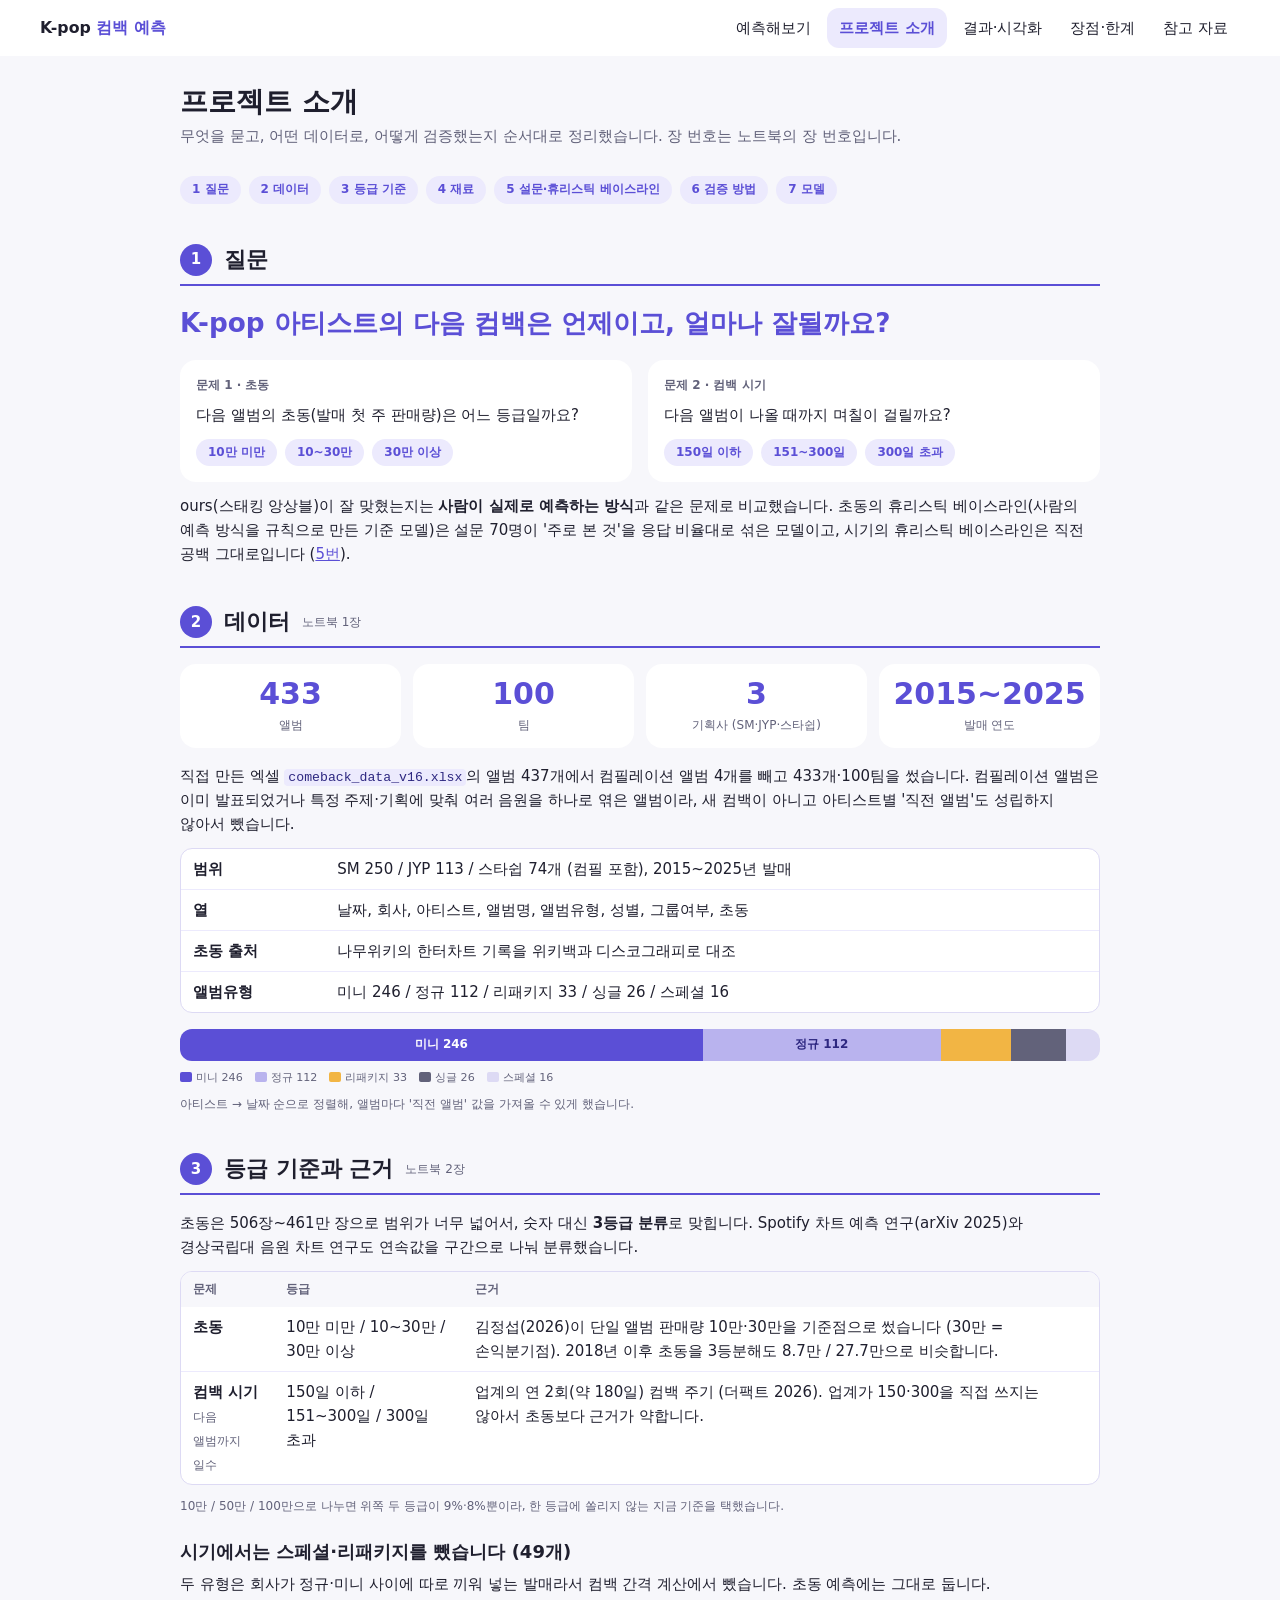
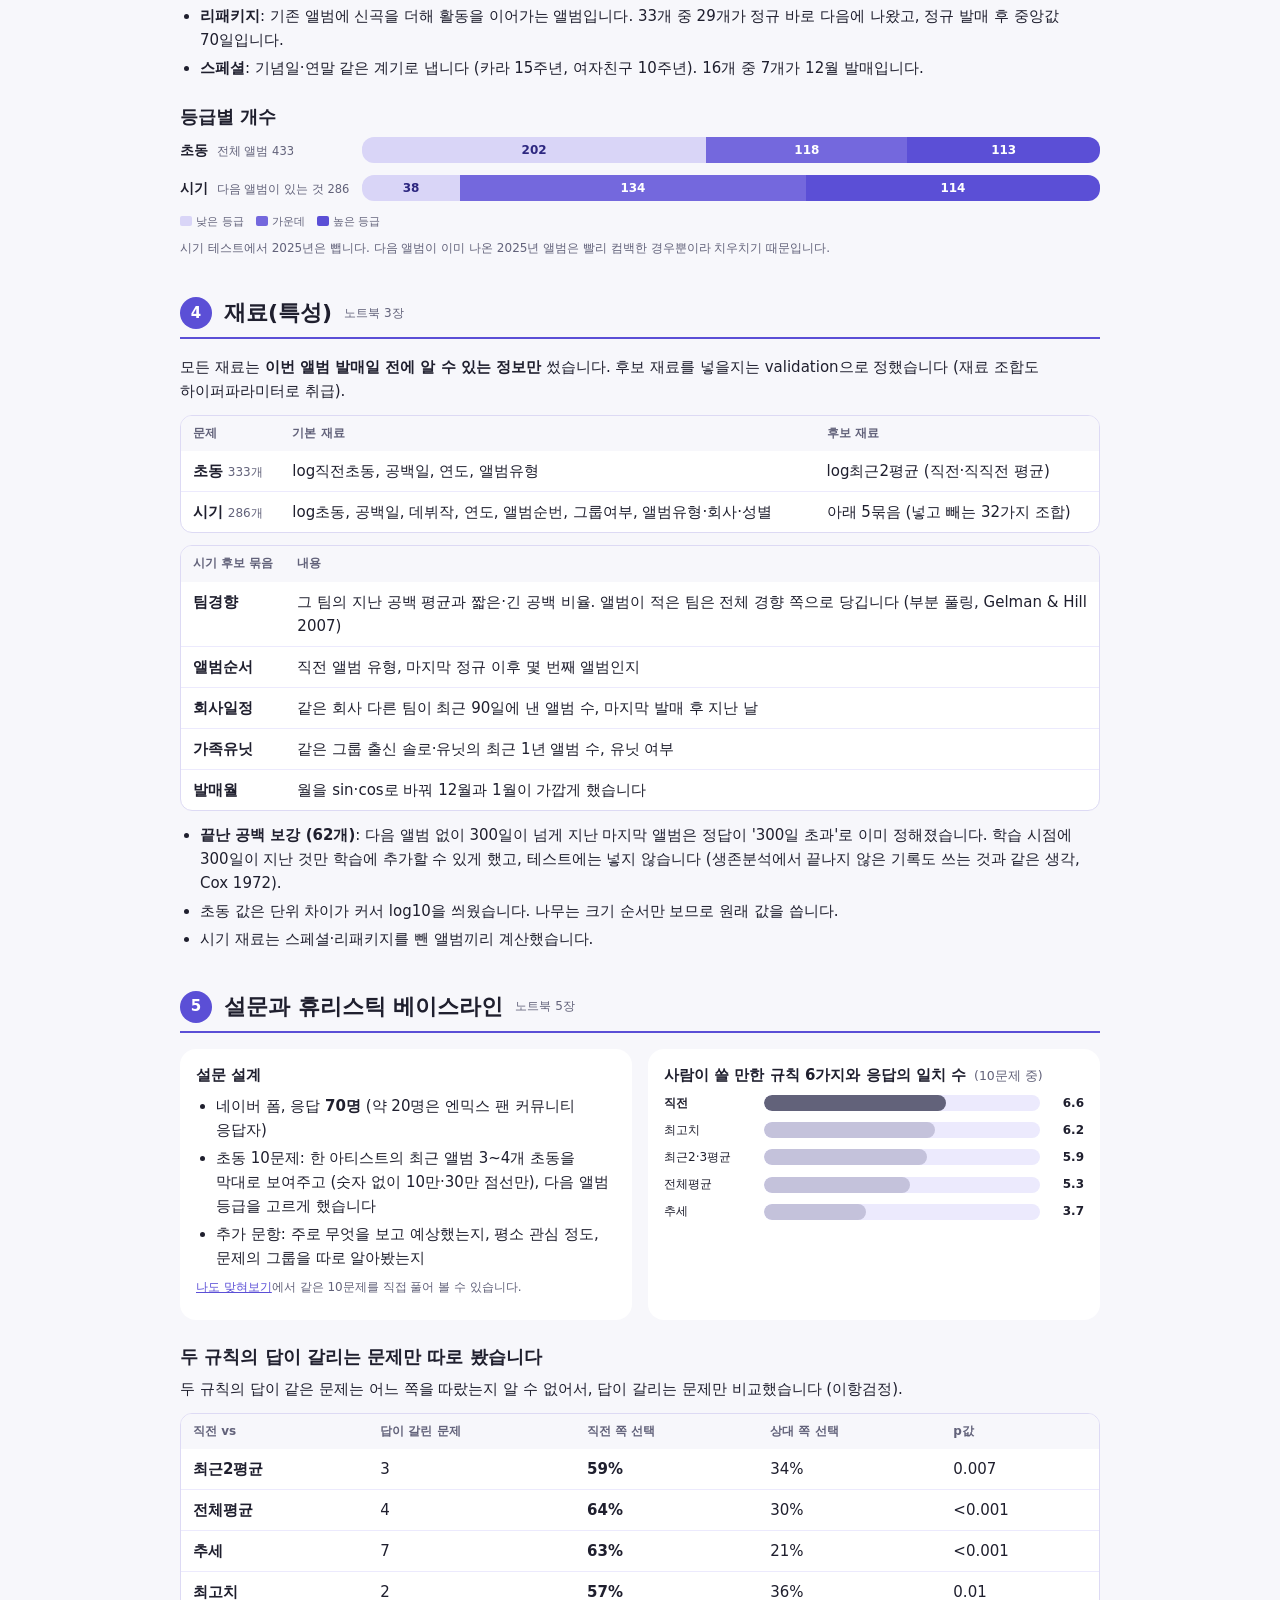
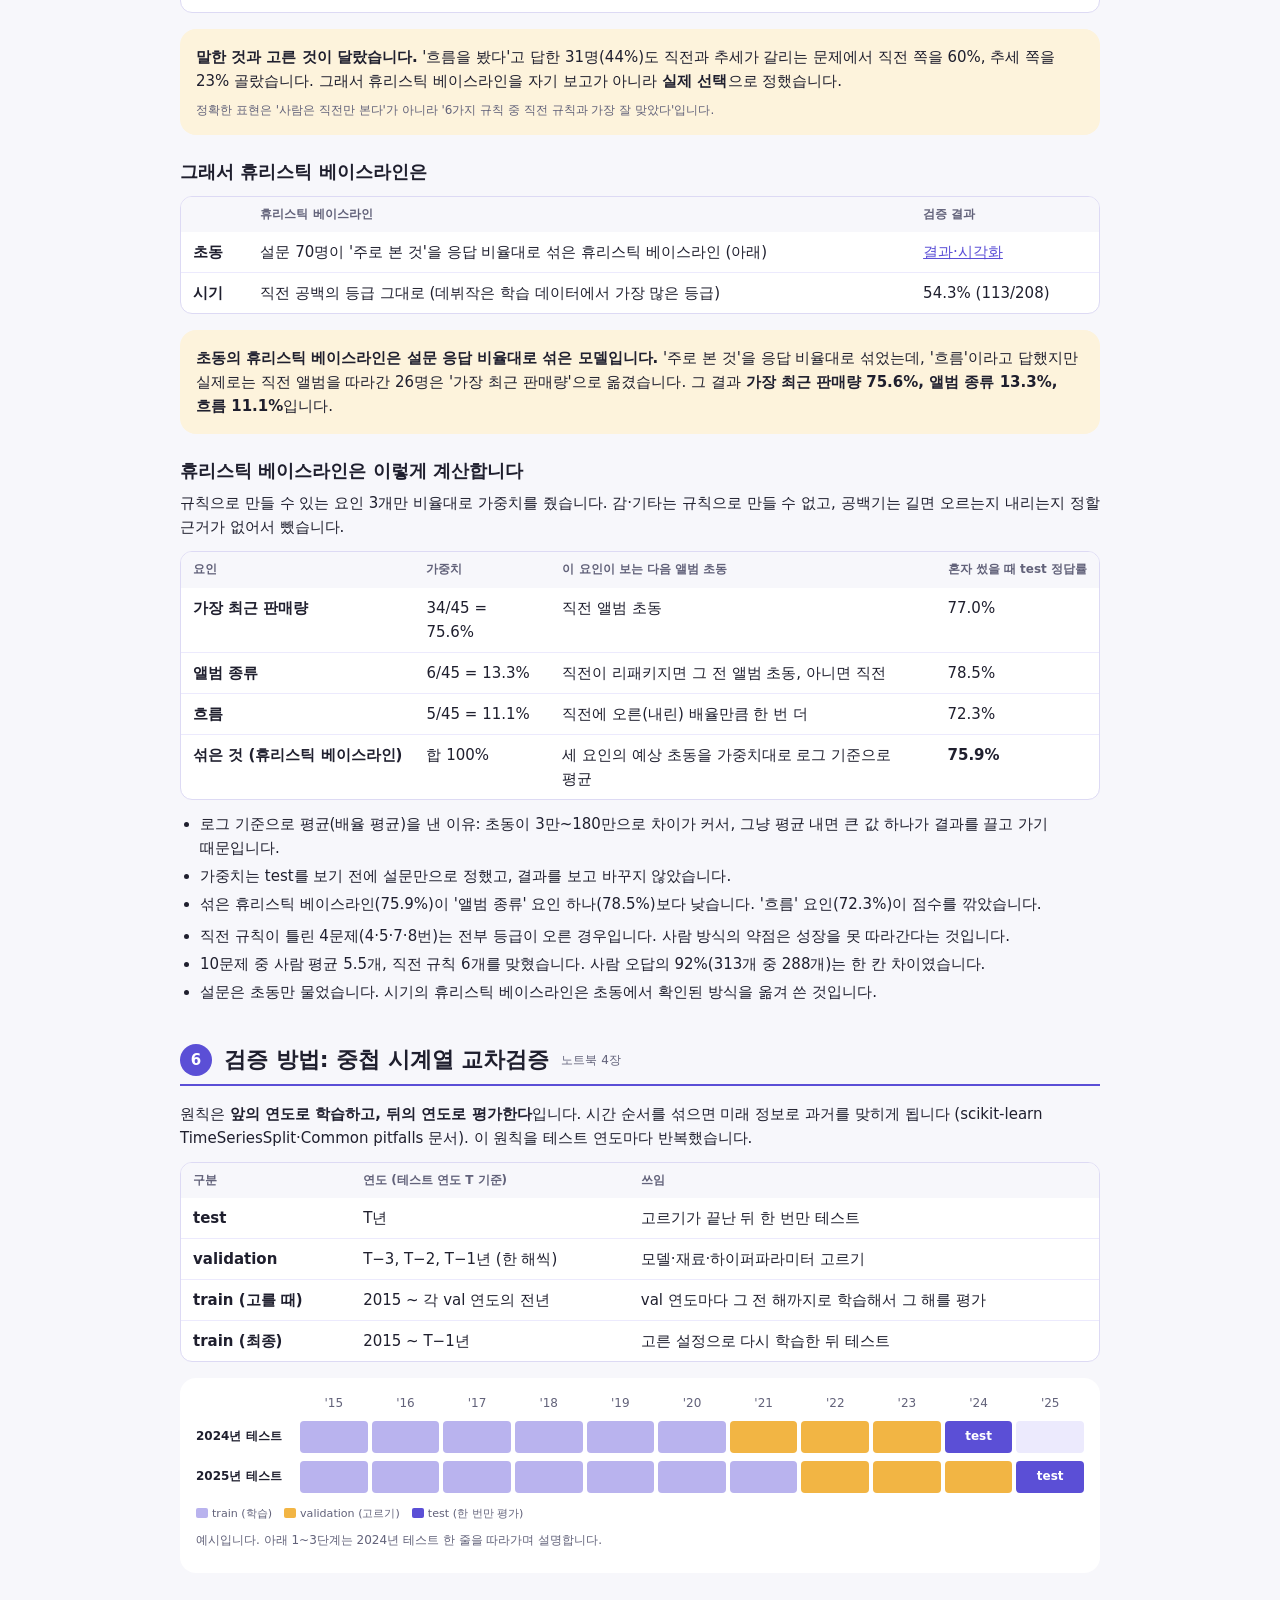
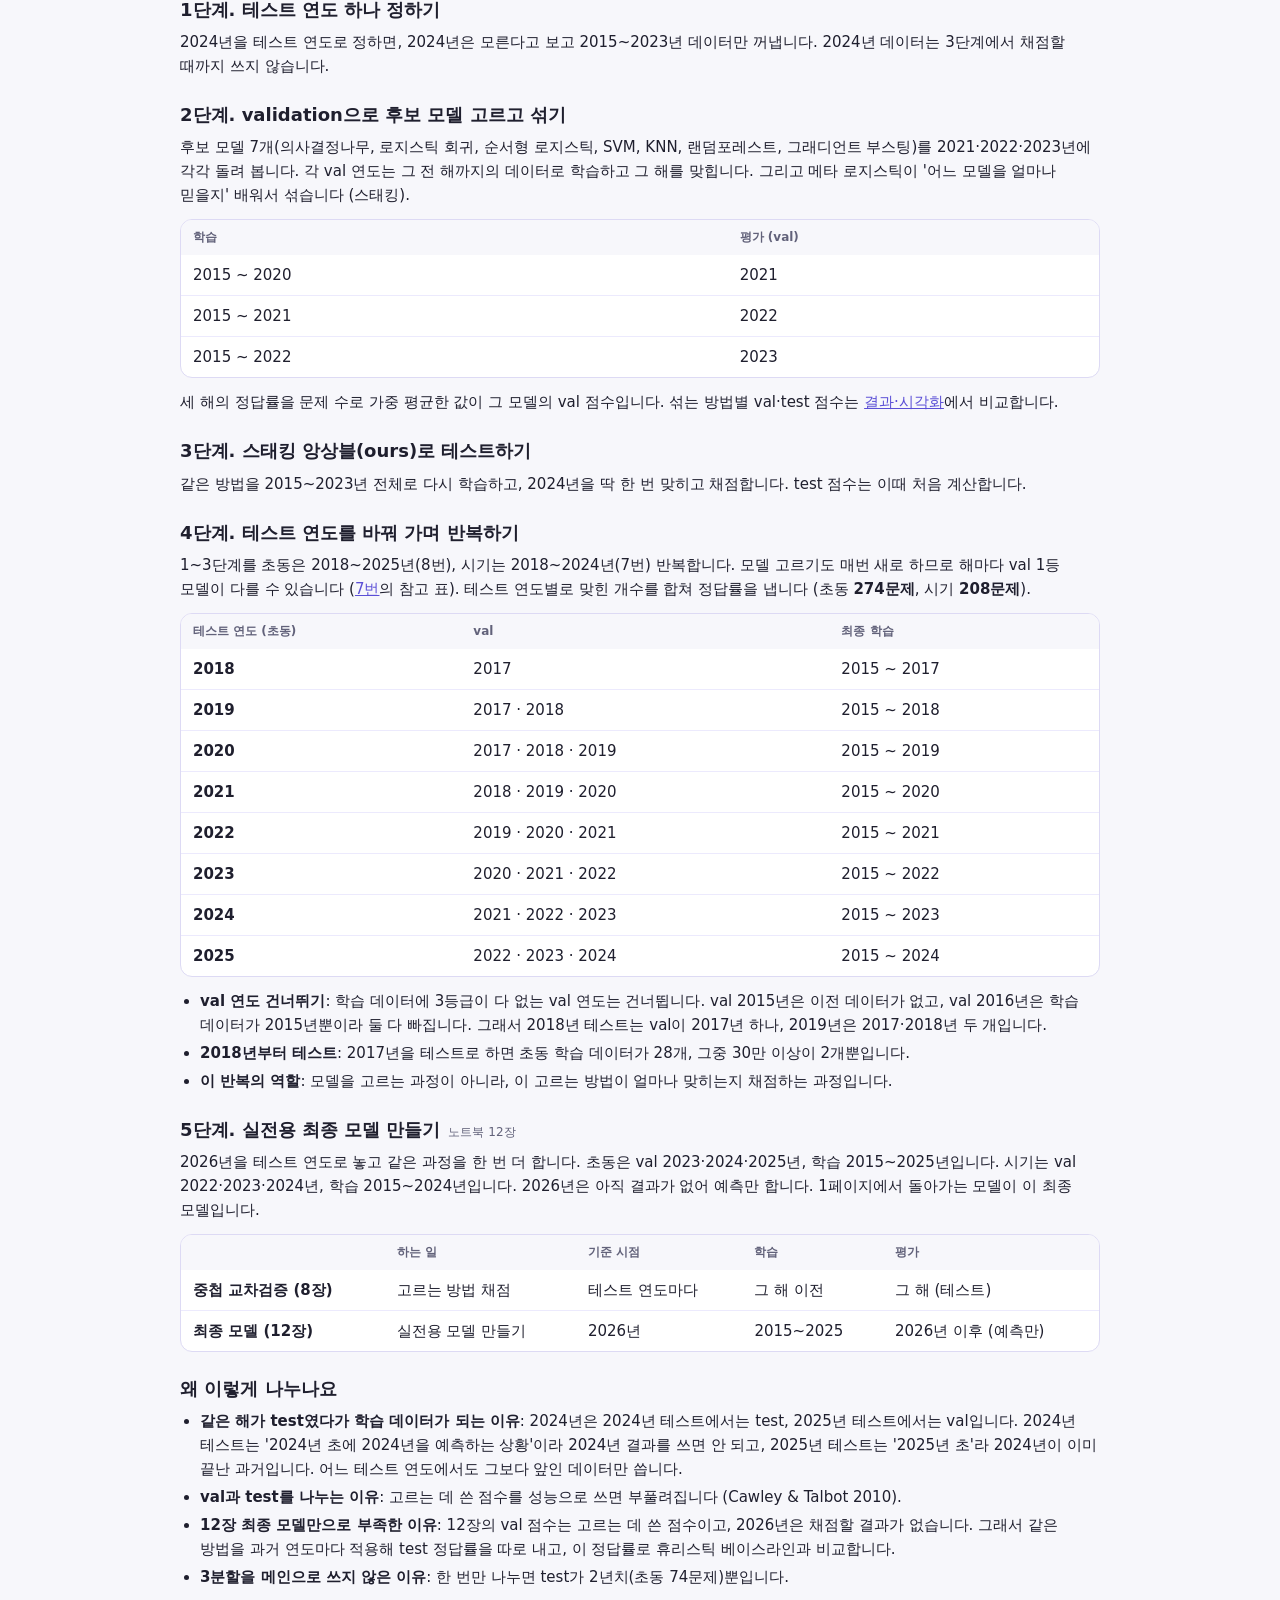
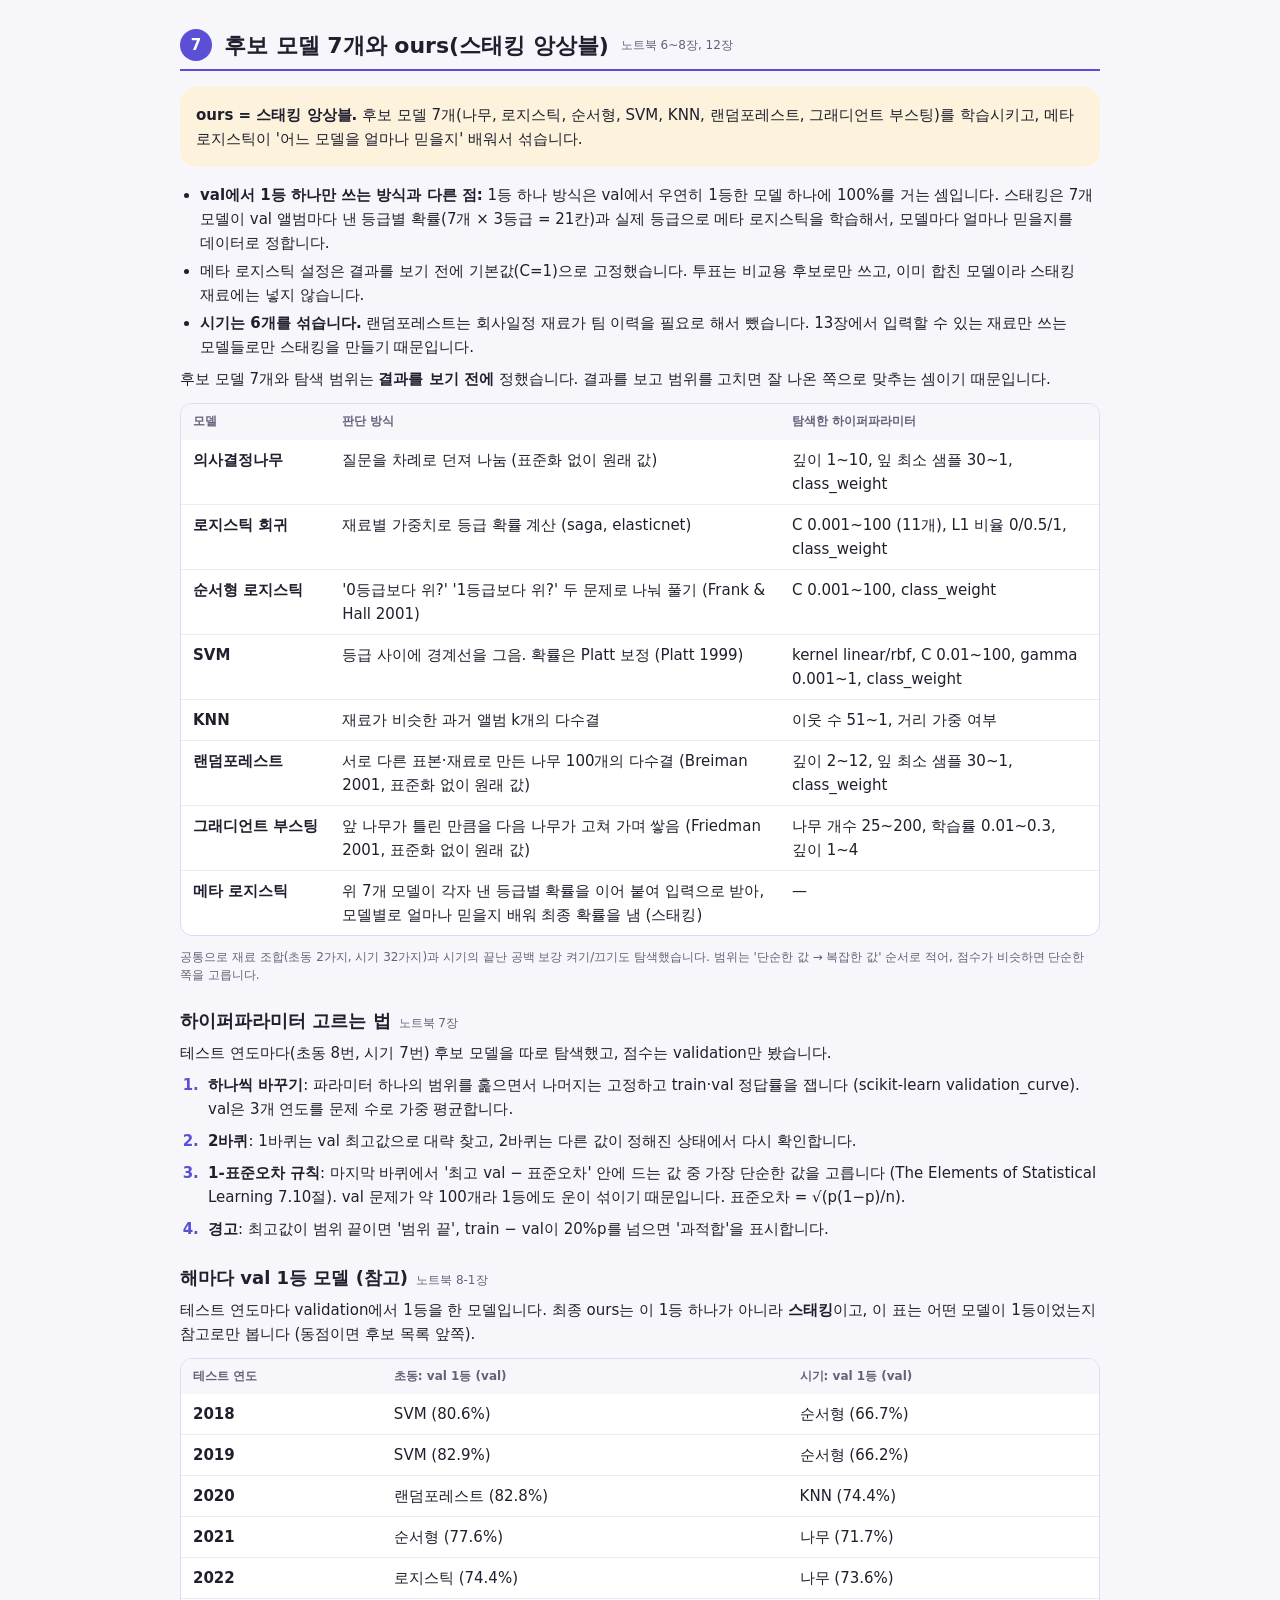
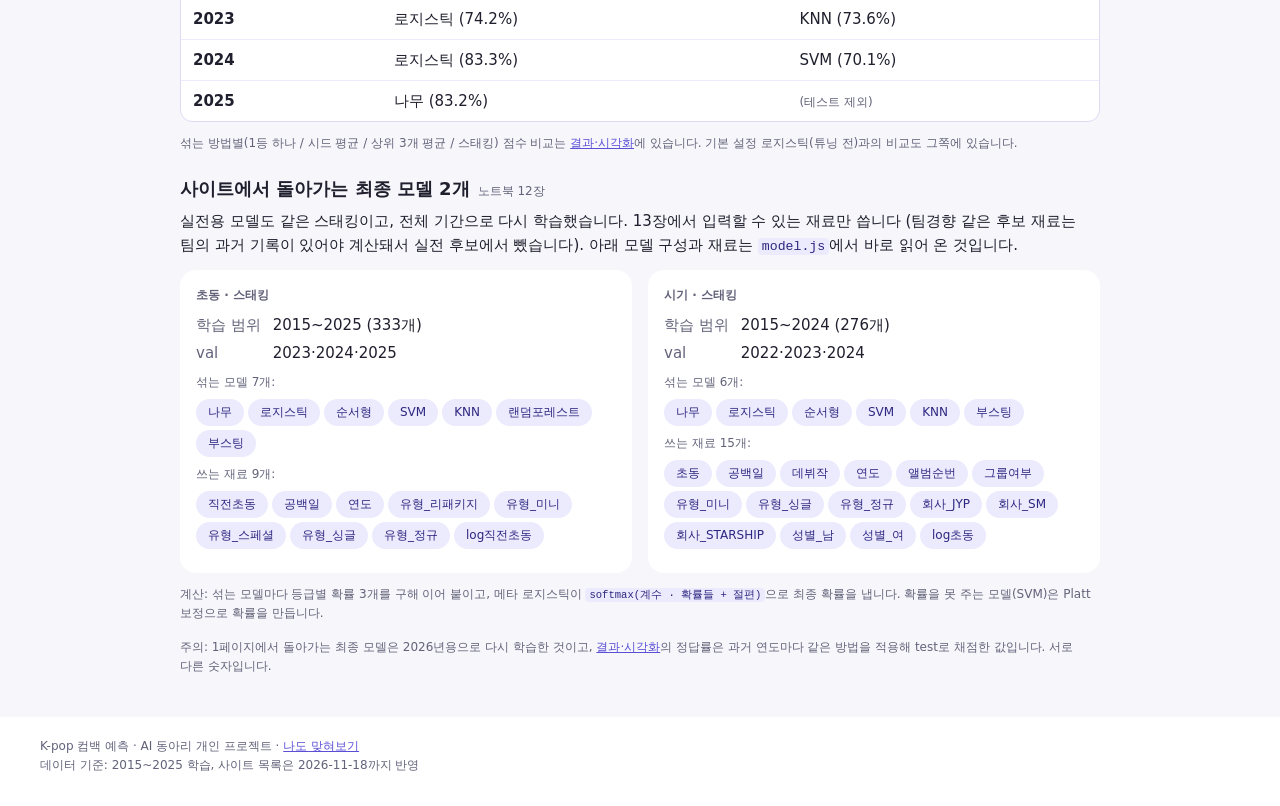
==== commit 3e171ab5: "모델 이름 변경(ours·휴리스틱 베이스라인) + PDF ver5 내용 반영 - 화면 문구만 변경: AI → ours(스태킹 앙상블), 사람 모델 → 휴리스틱 베이스라인 (키·id" ====
--- a/about.html
+++ b/about.html
@@ -30,7 +30,7 @@
     <a href="#데이터">2 데이터</a>
     <a href="#등급">3 등급 기준</a>
     <a href="#재료">4 재료</a>
-    <a href="#사람">5 설문·사람 모델</a>
+    <a href="#사람">5 설문·휴리스틱 베이스라인</a>
     <a href="#검증">6 검증 방법</a>
     <a href="#모델">7 모델</a>
   </nav>
@@ -51,8 +51,8 @@
         <div class="등급칩들"><span>150일 이하</span><span>151~300일</span><span>300일 초과</span></div>
       </div>
     </div>
-    <p>AI가 잘 맞혔는지는 <b>사람이 실제로 예측하는 방식</b>과 같은 문제로 비교했습니다.
-      초동의 사람 모델은 설문 70명이 '주로 본 것'을 응답 비율대로 섞은 모델이고, 시기의 사람 모델은 직전 공백 그대로입니다 (<a href="#사람">5번</a>).</p>
+    <p>ours(스태킹 앙상블)이 잘 맞혔는지는 <b>사람이 실제로 예측하는 방식</b>과 같은 문제로 비교했습니다.
+      초동의 휴리스틱 베이스라인(사람의 예측 방식을 규칙으로 만든 기준 모델)은 설문 70명이 '주로 본 것'을 응답 비율대로 섞은 모델이고, 시기의 휴리스틱 베이스라인은 직전 공백 그대로입니다 (<a href="#사람">5번</a>).</p>
   </section>
 
   <!-- 2. 데이터 -->
@@ -172,7 +172,7 @@
 
   <!-- 5. 설문과 사람 모델 -->
   <section id="사람" class="장">
-    <h2><span class="장번호">5</span>설문과 사람 모델 <span class="장출처">노트북 5장</span></h2>
+    <h2><span class="장번호">5</span>설문과 휴리스틱 베이스라인 <span class="장출처">노트북 5장</span></h2>
     <div class="두열">
       <div class="카드">
         <h3 class="카드제목">설문 설계</h3>
@@ -211,29 +211,47 @@
 
     <div class="카드 강조카드">
       <b>말한 것과 고른 것이 달랐습니다.</b> '흐름을 봤다'고 답한 31명(44%)도 직전과 추세가 갈리는 문제에서 직전 쪽을 60%, 추세 쪽을 23% 골랐습니다.
-      그래서 사람 모델을 자기 보고가 아니라 <b>실제 선택</b>으로 정했습니다.
+      그래서 휴리스틱 베이스라인을 자기 보고가 아니라 <b>실제 선택</b>으로 정했습니다.
       <span class="작게">정확한 표현은 '사람은 직전만 본다'가 아니라 '6가지 규칙 중 직전 규칙과 가장 잘 맞았다'입니다.</span>
     </div>
 
-    <h3>그래서 사람 모델은</h3>
-    <div class="표감싸기">
-      <table class="표">
-        <thead><tr><th></th><th>사람 모델</th><th>검증 결과</th></tr></thead>
-        <tbody>
-          <tr><th>초동</th><td>설문 70명이 '주로 본 것'을 응답 비율대로 섞은 사람 모델 (아래)</td><td><a href="results.html">결과·시각화</a></td></tr>
+    <h3>그래서 휴리스틱 베이스라인은</h3>
+    <div class="표감싸기">
+      <table class="표">
+        <thead><tr><th></th><th>휴리스틱 베이스라인</th><th>검증 결과</th></tr></thead>
+        <tbody>
+          <tr><th>초동</th><td>설문 70명이 '주로 본 것'을 응답 비율대로 섞은 휴리스틱 베이스라인 (아래)</td><td><a href="results.html">결과·시각화</a></td></tr>
           <tr><th>시기</th><td>직전 공백의 등급 그대로 (데뷔작은 학습 데이터에서 가장 많은 등급)</td><td>54.3% (113/208)</td></tr>
         </tbody>
       </table>
     </div>
     <div class="카드 강조카드">
-      <b>초동의 사람 모델은 설문 응답 비율대로 섞은 모델입니다.</b>
+      <b>초동의 휴리스틱 베이스라인은 설문 응답 비율대로 섞은 모델입니다.</b>
       '주로 본 것'을 응답 비율대로 섞었는데, '흐름'이라고 답했지만 실제로는 직전 앨범을 따라간 26명은 '가장 최근 판매량'으로 옮겼습니다.
       그 결과 <b>가장 최근 판매량 75.6%, 앨범 종류 13.3%, 흐름 11.1%</b>입니다.
     </div>
+    <h3>휴리스틱 베이스라인은 이렇게 계산합니다</h3>
+    <p>규칙으로 만들 수 있는 요인 3개만 비율대로 가중치를 줬습니다. 감·기타는 규칙으로 만들 수 없고, 공백기는 길면 오르는지 내리는지 정할 근거가 없어서 뺐습니다.</p>
+    <div class="표감싸기">
+      <table class="표">
+        <thead><tr><th>요인</th><th>가중치</th><th>이 요인이 보는 다음 앨범 초동</th><th>혼자 썼을 때 test 정답률</th></tr></thead>
+        <tbody>
+          <tr><th>가장 최근 판매량</th><td>34/45 = 75.6%</td><td>직전 앨범 초동</td><td>77.0%</td></tr>
+          <tr><th>앨범 종류</th><td>6/45 = 13.3%</td><td>직전이 리패키지면 그 전 앨범 초동, 아니면 직전</td><td>78.5%</td></tr>
+          <tr><th>흐름</th><td>5/45 = 11.1%</td><td>직전에 오른(내린) 배율만큼 한 번 더</td><td>72.3%</td></tr>
+          <tr><th>섞은 것 (휴리스틱 베이스라인)</th><td>합 100%</td><td>세 요인의 예상 초동을 가중치대로 로그 기준으로 평균</td><td><b>75.9%</b></td></tr>
+        </tbody>
+      </table>
+    </div>
+    <ul class="점목록">
+      <li>로그 기준으로 평균(배율 평균)을 낸 이유: 초동이 3만~180만으로 차이가 커서, 그냥 평균 내면 큰 값 하나가 결과를 끌고 가기 때문입니다.</li>
+      <li>가중치는 test를 보기 전에 설문만으로 정했고, 결과를 보고 바꾸지 않았습니다.</li>
+      <li>섞은 휴리스틱 베이스라인(75.9%)이 '앨범 종류' 요인 하나(78.5%)보다 낮습니다. '흐름' 요인(72.3%)이 점수를 깎았습니다.</li>
+    </ul>
     <ul class="점목록">
       <li>직전 규칙이 틀린 4문제(4·5·7·8번)는 전부 등급이 오른 경우입니다. 사람 방식의 약점은 성장을 못 따라간다는 것입니다.</li>
-      <li>10문제 중 사람 평균 5.5개, 직전 규칙 6개, AI 6개를 맞혔습니다. 사람 오답의 92%(313개 중 288개)는 한 칸 차이였습니다.</li>
-      <li>설문은 초동만 물었습니다. 시기의 사람 모델은 초동에서 확인된 방식을 옮겨 쓴 것입니다.</li>
+      <li>10문제 중 사람 평균 5.5개, 직전 규칙 6개를 맞혔습니다. 사람 오답의 92%(313개 중 288개)는 한 칸 차이였습니다.</li>
+      <li>설문은 초동만 물었습니다. 시기의 휴리스틱 베이스라인은 초동에서 확인된 방식을 옮겨 쓴 것입니다.</li>
     </ul>
   </section>
 
@@ -297,7 +315,7 @@
     </div>
     <p>세 해의 정답률을 문제 수로 가중 평균한 값이 그 모델의 val 점수입니다. 섞는 방법별 val·test 점수는 <a href="results.html#합치기">결과·시각화</a>에서 비교합니다.</p>
 
-    <h3>3단계. 스태킹 AI로 테스트하기</h3>
+    <h3>3단계. 스태킹 앙상블(ours)로 테스트하기</h3>
     <p>같은 방법을 2015~2023년 전체로 다시 학습하고, 2024년을 딱 한 번 맞히고 채점합니다. test 점수는 이때 처음 계산합니다.</p>
 
     <h3>4단계. 테스트 연도를 바꿔 가며 반복하기</h3>
@@ -341,18 +359,23 @@
     <ul class="점목록">
       <li><b>같은 해가 test였다가 학습 데이터가 되는 이유</b>: 2024년은 2024년 테스트에서는 test, 2025년 테스트에서는 val입니다. 2024년 테스트는 '2024년 초에 2024년을 예측하는 상황'이라 2024년 결과를 쓰면 안 되고, 2025년 테스트는 '2025년 초'라 2024년이 이미 끝난 과거입니다. 어느 테스트 연도에서도 그보다 앞인 데이터만 씁니다.</li>
       <li><b>val과 test를 나누는 이유</b>: 고르는 데 쓴 점수를 성능으로 쓰면 부풀려집니다 (Cawley &amp; Talbot 2010).</li>
-      <li><b>12장 최종 모델만으로 부족한 이유</b>: 12장의 val 점수는 고르는 데 쓴 점수이고, 2026년은 채점할 결과가 없습니다. 그래서 같은 방법을 과거 연도마다 적용해 test 정답률을 따로 내고, 이 정답률로 사람 모델과 비교합니다.</li>
+      <li><b>12장 최종 모델만으로 부족한 이유</b>: 12장의 val 점수는 고르는 데 쓴 점수이고, 2026년은 채점할 결과가 없습니다. 그래서 같은 방법을 과거 연도마다 적용해 test 정답률을 따로 내고, 이 정답률로 휴리스틱 베이스라인과 비교합니다.</li>
       <li><b>3분할을 메인으로 쓰지 않은 이유</b>: 한 번만 나누면 test가 2년치(초동 74문제)뿐입니다.</li>
     </ul>
   </section>
 
   <!-- 7. 모델 -->
   <section id="모델" class="장">
-    <h2><span class="장번호">7</span>후보 모델 7개와 스태킹 AI <span class="장출처">노트북 6~8장, 12장</span></h2>
+    <h2><span class="장번호">7</span>후보 모델 7개와 ours(스태킹 앙상블) <span class="장출처">노트북 6~8장, 12장</span></h2>
     <div class="카드 강조카드">
-      <b>AI = 스태킹.</b> 후보 모델 7개(나무, 로지스틱, 순서형, SVM, KNN, 랜덤포레스트, 그래디언트 부스팅)를 학습시키고,
+      <b>ours = 스태킹 앙상블.</b> 후보 모델 7개(나무, 로지스틱, 순서형, SVM, KNN, 랜덤포레스트, 그래디언트 부스팅)를 학습시키고,
       메타 로지스틱이 '어느 모델을 얼마나 믿을지' 배워서 섞습니다.
     </div>
+    <ul class="점목록">
+      <li><b>val에서 1등 하나만 쓰는 방식과 다른 점:</b> 1등 하나 방식은 val에서 우연히 1등한 모델 하나에 100%를 거는 셈입니다. 스태킹은 7개 모델이 val 앨범마다 낸 등급별 확률(7개 × 3등급 = 21칸)과 실제 등급으로 메타 로지스틱을 학습해서, 모델마다 얼마나 믿을지를 데이터로 정합니다.</li>
+      <li>메타 로지스틱 설정은 결과를 보기 전에 기본값(C=1)으로 고정했습니다. 투표는 비교용 후보로만 쓰고, 이미 합친 모델이라 스태킹 재료에는 넣지 않습니다.</li>
+      <li><b>시기는 6개를 섞습니다.</b> 랜덤포레스트는 회사일정 재료가 팀 이력을 필요로 해서 뺐습니다. 13장에서 입력할 수 있는 재료만 쓰는 모델들로만 스태킹을 만들기 때문입니다.</li>
+    </ul>
     <p>후보 모델 7개와 탐색 범위는 <b>결과를 보기 전에</b> 정했습니다. 결과를 보고 범위를 고치면 잘 나온 쪽으로 맞추는 셈이기 때문입니다.</p>
     <div class="표감싸기">
       <table class="표">
@@ -381,7 +404,7 @@
     </ol>
 
     <h3>해마다 val 1등 모델 (참고) <span class="장출처">노트북 8-1장</span></h3>
-    <p>테스트 연도마다 validation에서 1등을 한 모델입니다. 최종 AI는 이 1등 하나가 아니라 <b>스태킹</b>이고, 이 표는 어떤 모델이 1등이었는지 참고로만 봅니다 (동점이면 후보 목록 앞쪽).</p>
+    <p>테스트 연도마다 validation에서 1등을 한 모델입니다. 최종 ours는 이 1등 하나가 아니라 <b>스태킹</b>이고, 이 표는 어떤 모델이 1등이었는지 참고로만 봅니다 (동점이면 후보 목록 앞쪽).</p>
     <div class="표감싸기" id="뽑힌모델표"><p class="작게">chartData.js를 불러오지 못했습니다.</p></div>
     <p class="작게">섞는 방법별(1등 하나 / 시드 평균 / 상위 3개 평균 / 스태킹) 점수 비교는 <a href="results.html#합치기">결과·시각화</a>에 있습니다. 기본 설정 로지스틱(튜닝 전)과의 비교도 그쪽에 있습니다.</p>
 
--- a/css/style.css
+++ b/css/style.css
@@ -389,7 +389,7 @@
 @media (max-width: 520px) { .묶음 { grid-template-columns: 1fr !important; gap: 4px !important; } .묶음이름 { padding-top: 0 !important; } }
 .팀칩.고름 { background: var(--ai); border-color: var(--ai); color: #fff; font-weight: 700; }
 .앨범목록 { list-style: none; margin: 12px 0 0; padding: 0; display: grid; gap: 8px; max-height: 420px; overflow-y: auto; }
-.앨범줄 { width: 100%; display: grid; grid-template-columns: 92px minmax(0, 1fr) auto auto; align-items: center; gap: 4px 12px; padding: 12px 16px; border: 0; border-radius: 12px; background: var(--바탕); text-align: left; cursor: pointer; font-size: 15px; }
+.앨범줄 { width: 100%; display: grid; grid-template-columns: 28px 92px minmax(0, 1fr) auto auto; align-items: center; gap: 4px 12px; padding: 12px 16px; border: 0; border-radius: 12px; background: var(--바탕); text-align: left; cursor: pointer; font-size: 15px; }
 .앨범줄:hover:not(:disabled) { background: var(--ai연); }
 .앨범줄.고름 { background: var(--ai연); box-shadow: inset 4px 0 0 var(--ai); }
 .앨범줄:disabled { cursor: default; opacity: .5; }
@@ -399,13 +399,20 @@
 .앨범유형.유형리패키지, .앨범유형.유형스페셜 { background: var(--강조연); color: var(--글); }
 .새앨범 { font-size: 12px; font-weight: 700; padding: 1px 8px; border-radius: 999px; background: var(--강조); color: var(--글); white-space: nowrap; }   /* 새 것 = 강조 색 배지 */
 @media (max-width: 520px) {
-  .앨범줄 { grid-template-columns: minmax(0, 1fr) auto; }
-  .앨범날짜 { grid-column: 1 / -1; }
+  .앨범줄 { grid-template-columns: 28px minmax(0, 1fr) auto; }
+  .앨범줄 .트랙번호 { grid-row: span 2; }
+  .앨범날짜 { grid-column: 2 / -1; }
 }
 .메모 { color: var(--흐림); }
 .로딩 { display: flex; flex-direction: column; align-items: center; gap: 12px; padding: 28px 0; }
 .로딩 p { margin: 0; font-weight: 600; color: var(--흐림); }
-.빙글 { width: 46px; height: 46px; border-radius: 50%; border: 4px solid var(--ai연); border-top-color: var(--ai); animation: 빙글 .8s linear infinite; }
+/* LP판: 가운데 라벨(주 색) + 홈(줄무늬) + 빛 반사. 그림 파일 없이 CSS 도형만 */
+.빙글 { width: 72px; height: 72px; border-radius: 50%;
+  background:
+    radial-gradient(circle, var(--바탕) 0 5%, var(--ai) 5% 30%, transparent 31%),
+    conic-gradient(from 0deg, rgba(255,255,255,.22), transparent 18%, transparent 50%, rgba(255,255,255,.14) 62%, transparent 80%),
+    repeating-radial-gradient(circle, #1F1F2E 0 2px, #34314D 2px 4px);
+  animation: 빙글 1.8s linear infinite; }
 @keyframes 빙글 { to { transform: rotate(360deg); } }
 .기준줄 { margin: 0 0 12px; }
 .예측두칸 { display: grid; grid-template-columns: 1fr 1fr; gap: 16px; }
@@ -507,3 +514,86 @@
 .가로막대 { position: relative; min-width: 120px; height: 24px; display: flex; align-items: center; }
 .가로막대 i { position: absolute; left: 0; top: 3px; bottom: 3px; border-radius: 4px; opacity: .35; }
 .가로막대 b { position: relative; padding-left: 8px; font-size: 12px; }
+
+/* ---------- 1페이지: 음악 앱 느낌 (앨범 벽 · 트랙리스트 · 재생바) ---------- */
+/* 앨범 벽: 네모 하나 = 앨범 하나, 색 = 초동 등급 */
+.앨범벽틀 { margin: 4px 0 16px; }
+.앨범벽 { display: grid; grid-template-columns: repeat(auto-fill, 16px); grid-auto-rows: 16px; gap: 4px; max-height: 56px; overflow: hidden; }
+.벽칸 { display: inline-block; width: 16px; height: 16px; border-radius: 4px; }
+.앨범벽 .벽칸 { animation: 벽등장 .5s ease both; animation-delay: calc(var(--i) * 6ms); transition: transform .15s ease; }
+.앨범벽 .벽칸:hover { transform: scale(1.35); }
+.벽칸.등급0 { background: #D9D5F7; }
+.벽칸.등급1 { background: #A79FEB; }
+.벽칸.등급2 { background: var(--ai); }
+@keyframes 벽등장 { from { opacity: 0; transform: translateY(4px); } }
+.앨범벽설명 { display: flex; flex-wrap: wrap; align-items: center; gap: 4px 12px; margin: 8px 0 0; }
+.앨범벽설명 span { display: inline-flex; align-items: center; gap: 4px; }
+.앨범벽설명 .벽칸 { width: 12px; height: 12px; border-radius: 3px; }
+@media (max-width: 520px) { .앨범벽 { max-height: 36px; } }
+
+/* 트랙리스트: 01, 02… 고르거나 올리면 ▶ */
+.트랙번호 { color: var(--흐림); font-size: 12px; font-variant-numeric: tabular-nums; text-align: center; }
+.앨범줄:hover:not(:disabled) .트랙번호, .앨범줄.고름 .트랙번호 { font-size: 0; }
+.앨범줄:hover:not(:disabled) .트랙번호::before, .앨범줄.고름 .트랙번호::before { content: "▶"; font-size: 12px; color: var(--ai); }
+
+/* 결과 카드: 이퀄라이저 표시 + 재생바 모양 확률 막대 */
+.예측칸 .예측이름::before { content: ""; display: inline-block; width: 13px; height: 12px; margin-right: 8px; vertical-align: -1px;
+  background: linear-gradient(var(--ai), var(--ai)) 0 100% / 3px 55% no-repeat,
+              linear-gradient(var(--ai), var(--ai)) 5px 100% / 3px 100% no-repeat,
+              linear-gradient(var(--ai), var(--ai)) 10px 100% / 3px 35% no-repeat; }
+.예측칸 .막대틀 { height: 8px; border-radius: 999px; overflow: visible; }
+.예측칸 .막대 { position: relative; border-radius: 999px; }
+.예측칸 .막대줄.예측 .막대::after { content: ""; position: absolute; right: -7px; top: 50%; width: 14px; height: 14px; margin-top: -7px; border-radius: 50%; background: var(--ai); box-shadow: 0 0 0 3px var(--바탕); }
+
+/* ---------- 1페이지 A: 첫 화면 = 앨범 재킷 + 레코드판 ---------- */
+.재킷판 { position: relative; margin: 24px 0 16px; padding-right: 148px; overflow-x: clip; }   /* 도는 판의 모서리 때문에 가로 스크롤이 생기지 않게 */
+.재킷 { position: relative; z-index: 1; min-height: 260px; padding: 32px; border-radius: var(--반지름); overflow: hidden;
+  display: flex; flex-direction: column; justify-content: flex-end; color: #fff;
+  background: radial-gradient(circle at 85% 15%, rgba(255,255,255,.16) 0 18%, transparent 19%),
+              radial-gradient(circle at 92% 8%, rgba(255,255,255,.10) 0 30%, transparent 31%),
+              linear-gradient(135deg, #7468DD 0%, #5B4FD6 45%, #2D2780 100%); }
+.재킷머리 { margin: 0; font-size: 12px; font-weight: 700; letter-spacing: .16em; color: rgba(255,255,255,.85); }
+.재킷 .페이지제목 { margin: 8px 0; color: #fff; font-size: clamp(28px, 4.6vw, 40px); line-height: 1.25; }
+.재킷 .페이지설명 { margin: 0; max-width: 560px; color: rgba(255,255,255,.88); }
+.재킷 .페이지설명 b { color: #fff; }
+.큰판 { position: absolute; right: 0; top: 50%; width: 288px; height: 288px; margin-top: -144px; border-radius: 50%; z-index: 0;
+  background:
+    radial-gradient(circle, var(--바탕) 0 3%, var(--강조) 3% 22%, #1F1F2E 22.5% 24%, transparent 24.5%),
+    conic-gradient(from 0deg, rgba(255,255,255,.20), transparent 15%, transparent 48%, rgba(255,255,255,.12) 60%, transparent 78%),
+    repeating-radial-gradient(circle, #1F1F2E 0 2px, #2E2B45 2px 4px);
+  animation: 빙글 12s linear infinite; }
+@media (max-width: 640px) {
+  .재킷판 { padding: 64px 0 0; overflow: hidden; }
+  .큰판 { width: 168px; height: 168px; top: 0; right: -24px; margin-top: 0; }
+  .재킷 { min-height: 0; padding: 24px 20px; }
+}
+
+/* ---------- 1페이지 C: 예측 결과 = 뮤직 플레이어 화면 ---------- */
+#예측결과 .예측칸 { position: relative; overflow: hidden; color: #fff; background: linear-gradient(160deg, #2D2780 0%, #1F1F2E 100%); }
+#예측결과 .예측칸::after { content: ""; position: absolute; top: 16px; right: 16px; width: 44px; height: 44px; border-radius: 50%; opacity: .95;
+  background:
+    radial-gradient(circle, #1F1F2E 0 6%, var(--강조) 6% 30%, transparent 31%),
+    conic-gradient(from 0deg, rgba(255,255,255,.25), transparent 20%, transparent 50%, rgba(255,255,255,.15) 62%, transparent 80%),
+    repeating-radial-gradient(circle, #0F0E1A 0 1.5px, #34314D 1.5px 3px);
+  animation: 빙글 4s linear infinite; }
+#예측결과 .예측이름 { color: rgba(255,255,255,.75); padding-right: 52px; }
+#예측결과 .예측이름::before { background: linear-gradient(#A79FEB, #A79FEB) 0 100% / 3px 55% no-repeat, linear-gradient(#A79FEB, #A79FEB) 5px 100% / 3px 100% no-repeat, linear-gradient(#A79FEB, #A79FEB) 10px 100% / 3px 35% no-repeat; }
+#예측결과 .등급 { color: #fff; padding-right: 52px; }
+#예측결과 .등급 small { color: rgba(255,255,255,.7); }
+#예측결과 .등급.없음 { color: rgba(255,255,255,.7); }
+#예측결과 .막대줄 { color: rgba(255,255,255,.8); }
+#예측결과 .막대줄.예측 { color: #fff; }
+#예측결과 .막대틀 { background: rgba(255,255,255,.16); }
+#예측결과 .막대 { background: rgba(255,255,255,.4); }
+#예측결과 .막대줄.예측 .막대 { background: #fff; }
+#예측결과 .막대줄.예측 .막대::after { background: #fff; box-shadow: 0 0 0 3px rgba(167,159,235,.55); }
+#예측결과 .작게 { color: rgba(255,255,255,.72); }
+.시간줄 { display: flex; align-items: center; gap: 8px; font-size: 12px; font-weight: 600; font-variant-numeric: tabular-nums; }
+.시간줄 i { flex: 1; height: 2px; border-radius: 2px; background: rgba(255,255,255,.35); }
+#예측결과 .시간줄 { color: rgba(255,255,255,.9); margin: 8px 0 0; }
+#예측결과 .시간줄 span { display: inline; color: inherit; font-size: 12px; font-weight: 600; }
+#예측결과 .등급 small { white-space: nowrap; }
+@media (max-width: 520px) {
+  #예측결과 .예측칸::after { width: 36px; height: 36px; top: 12px; right: 12px; }
+  #예측결과 .등급 { padding-right: 40px; }
+}
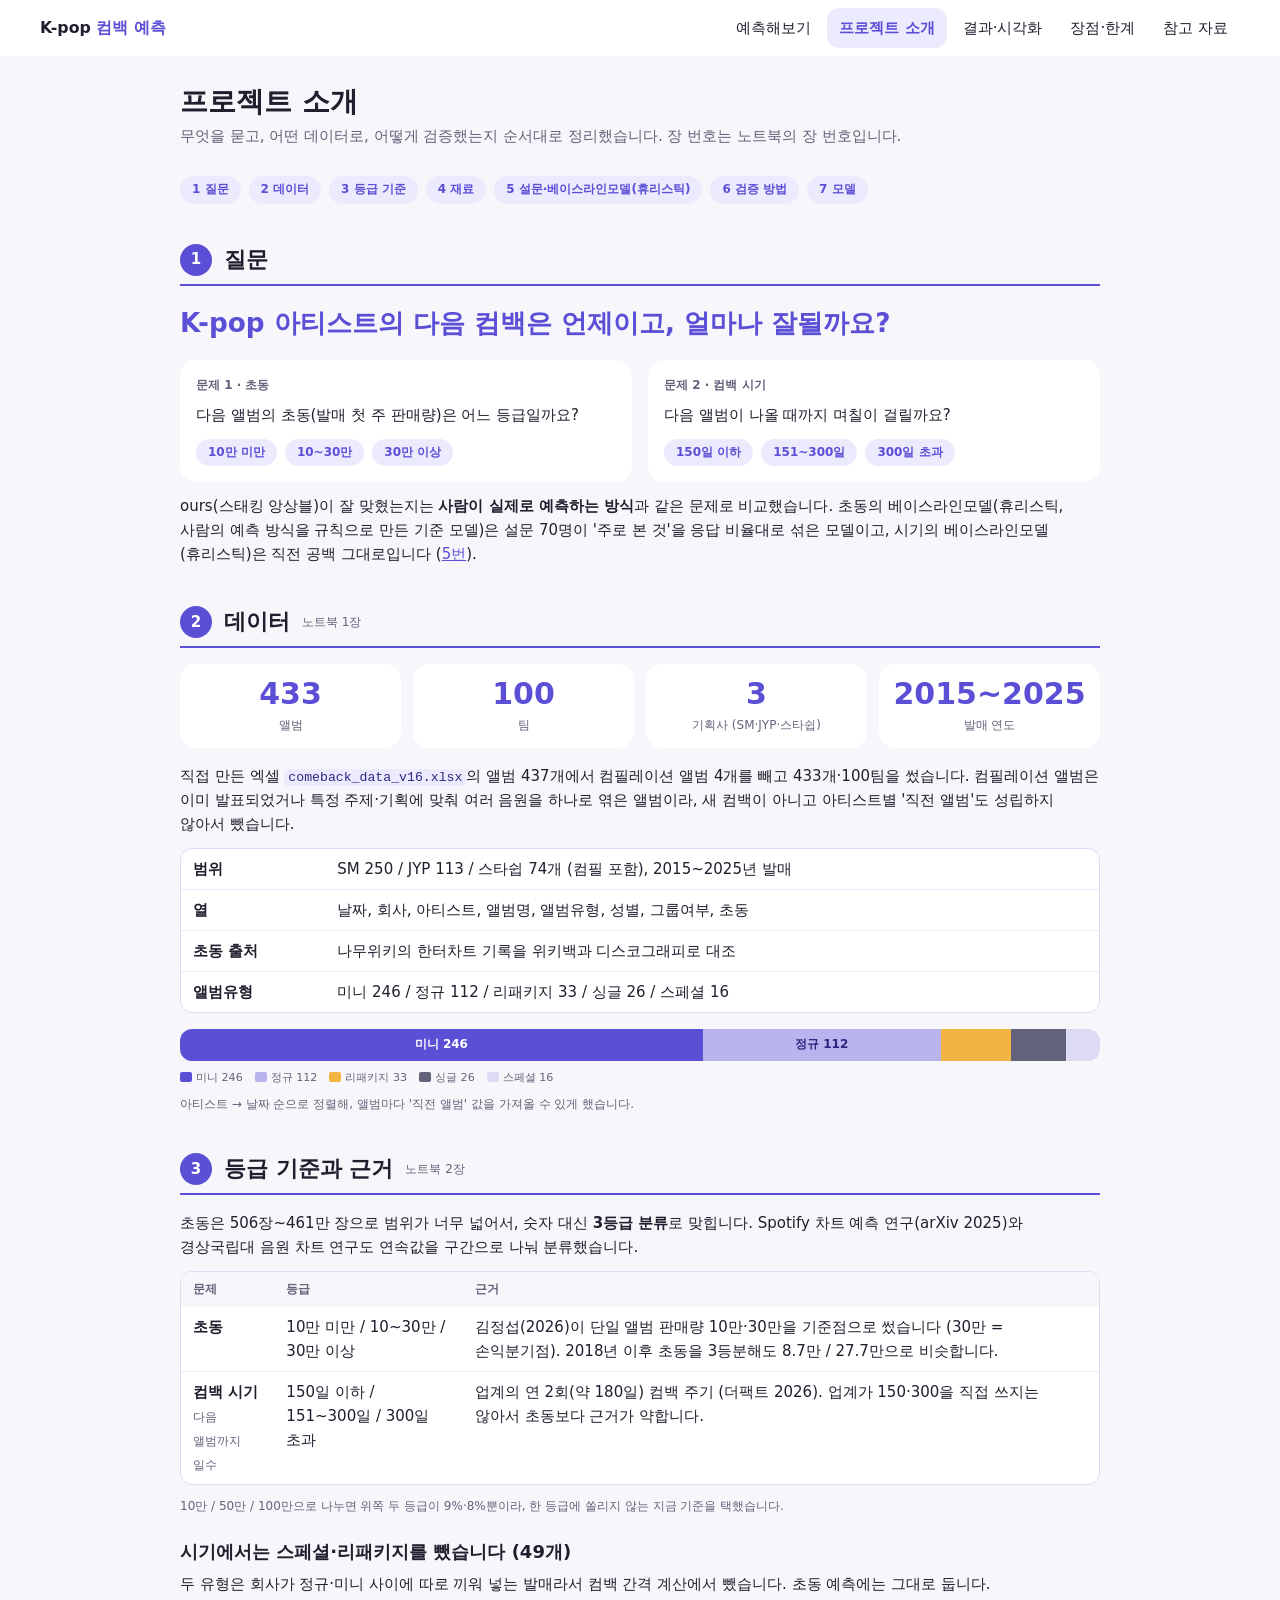
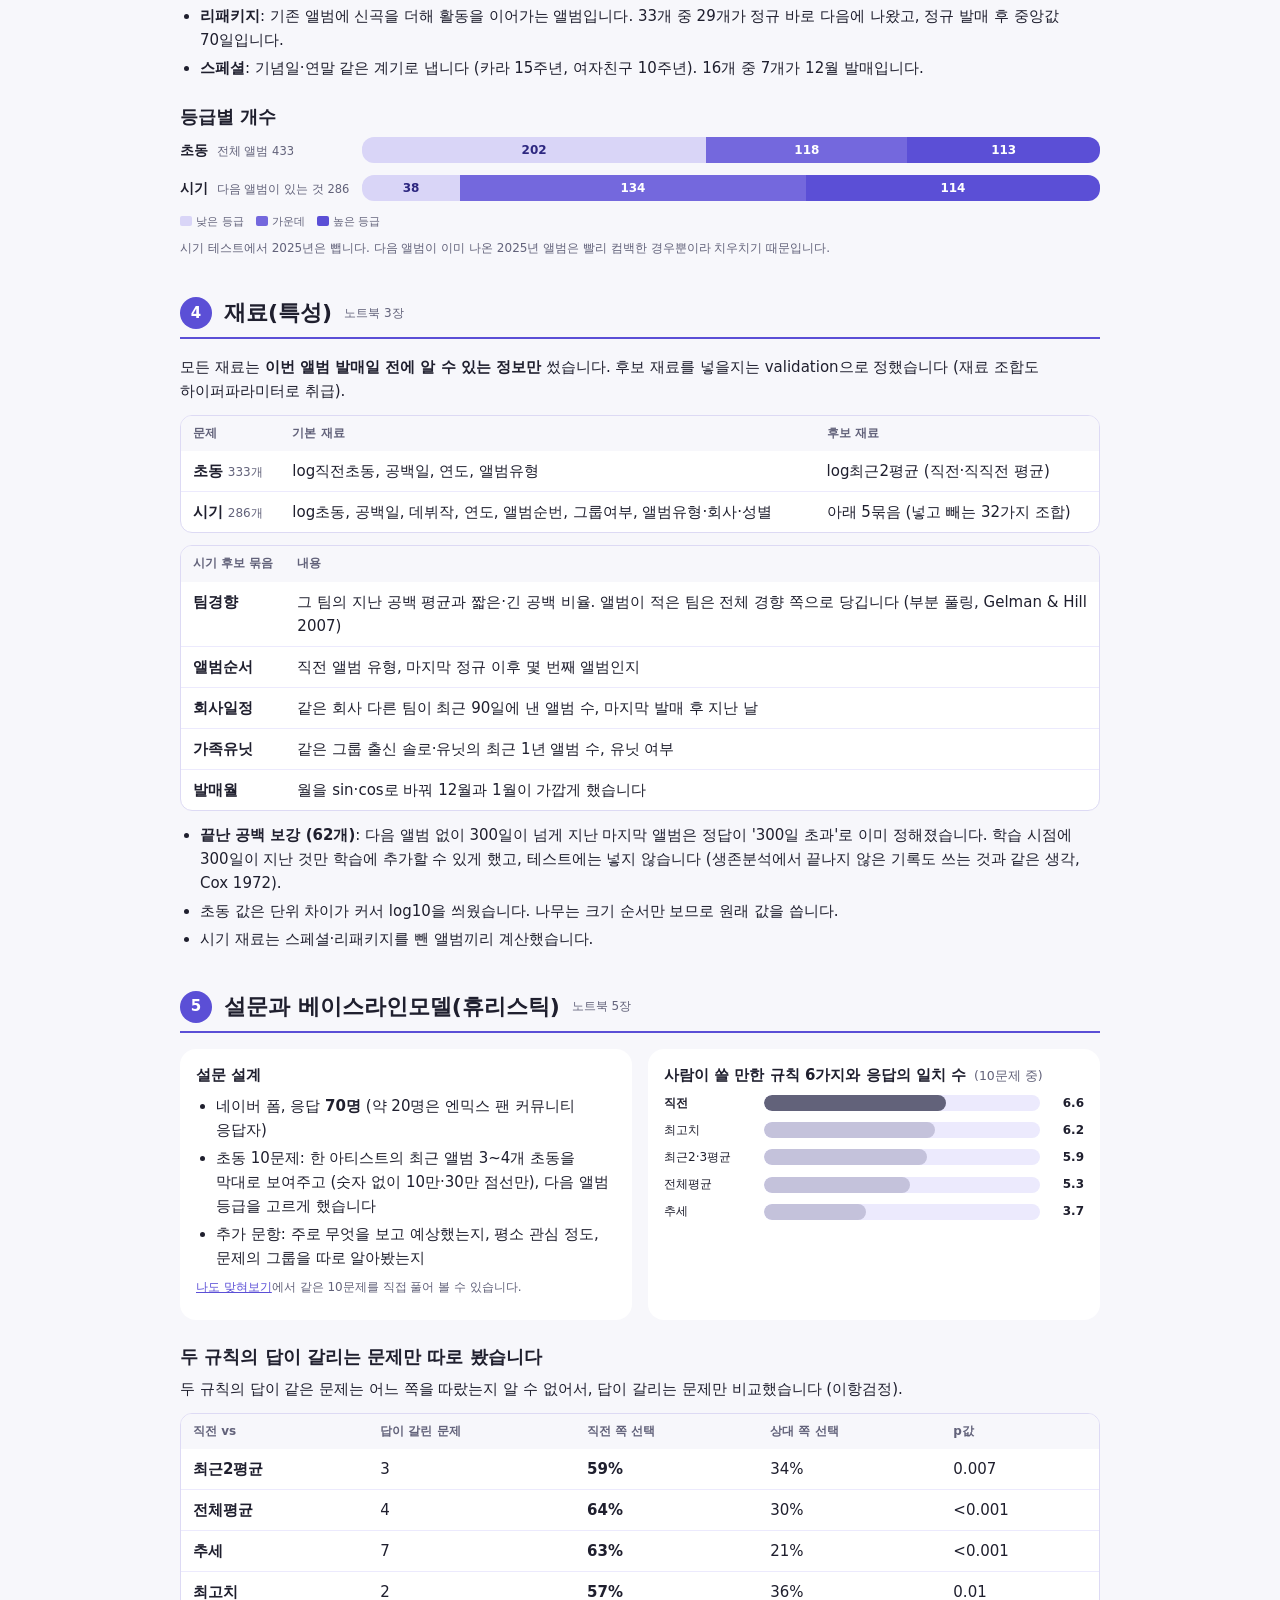
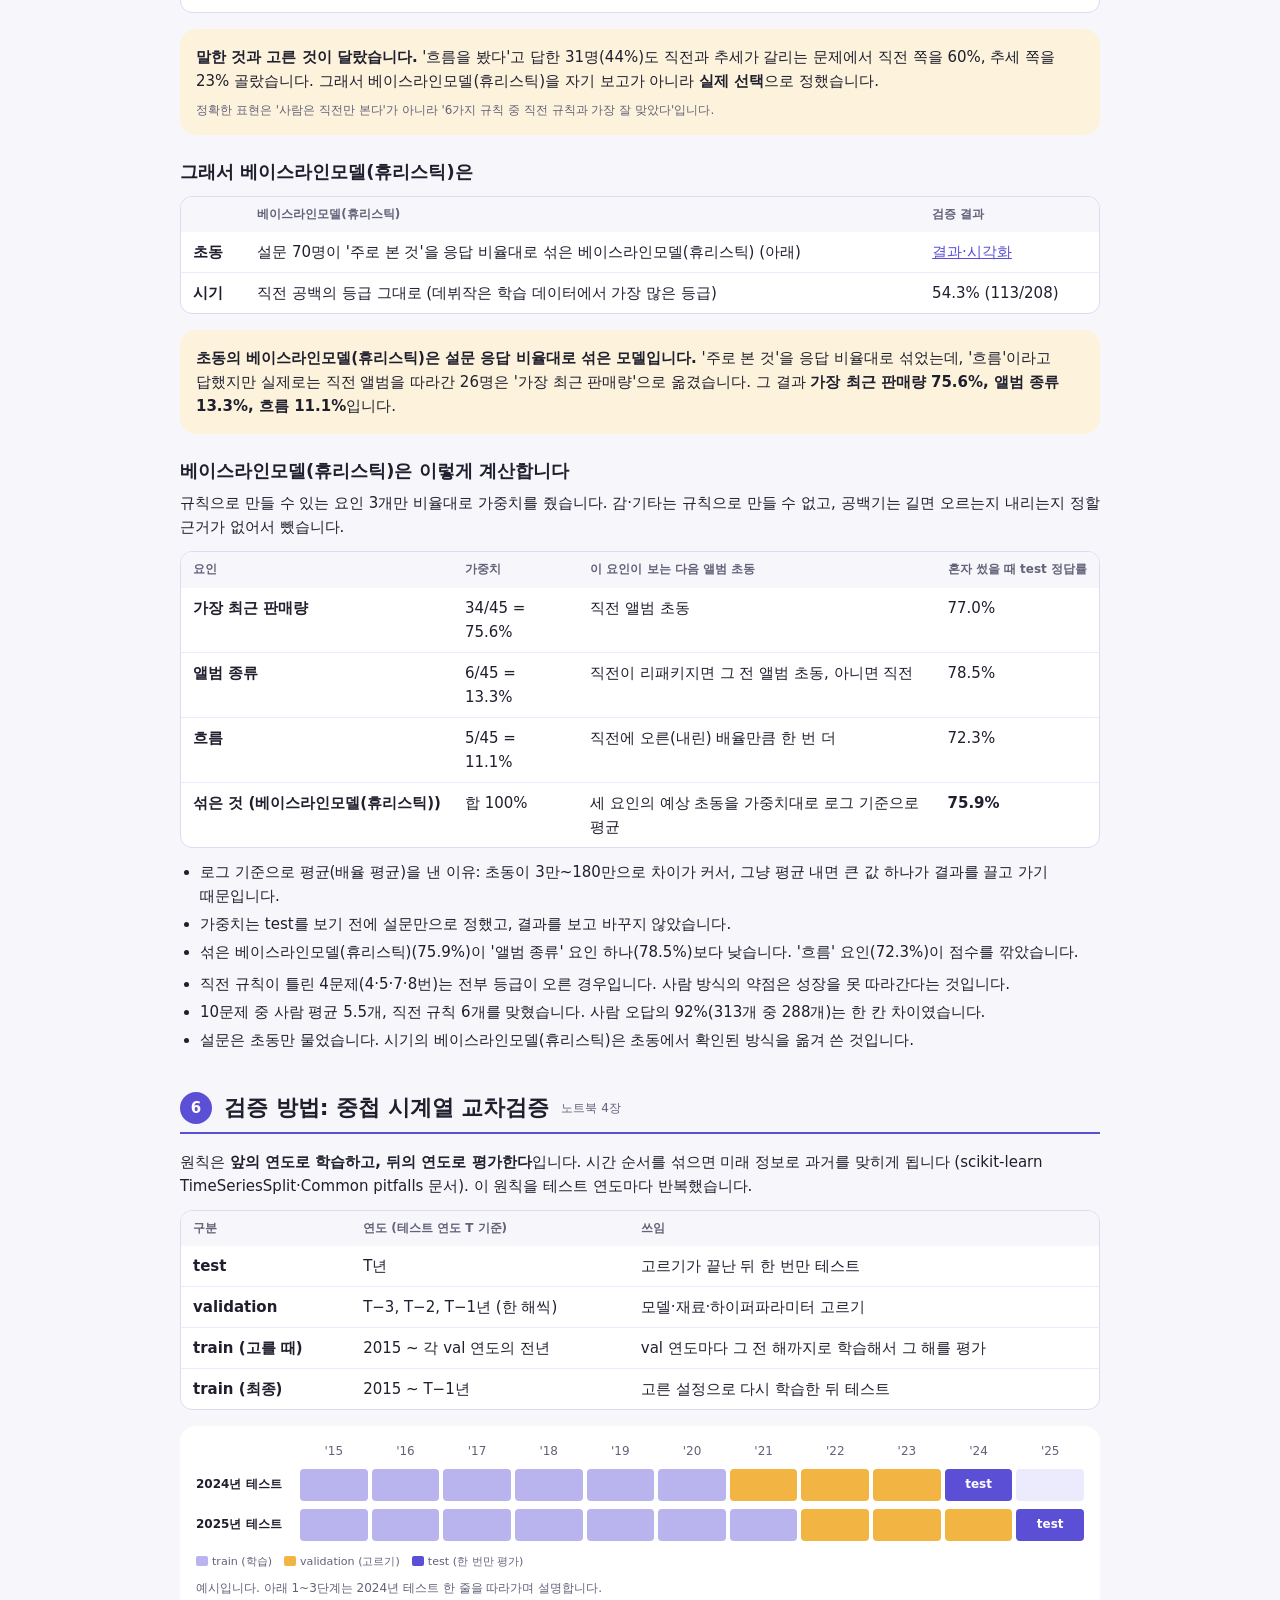
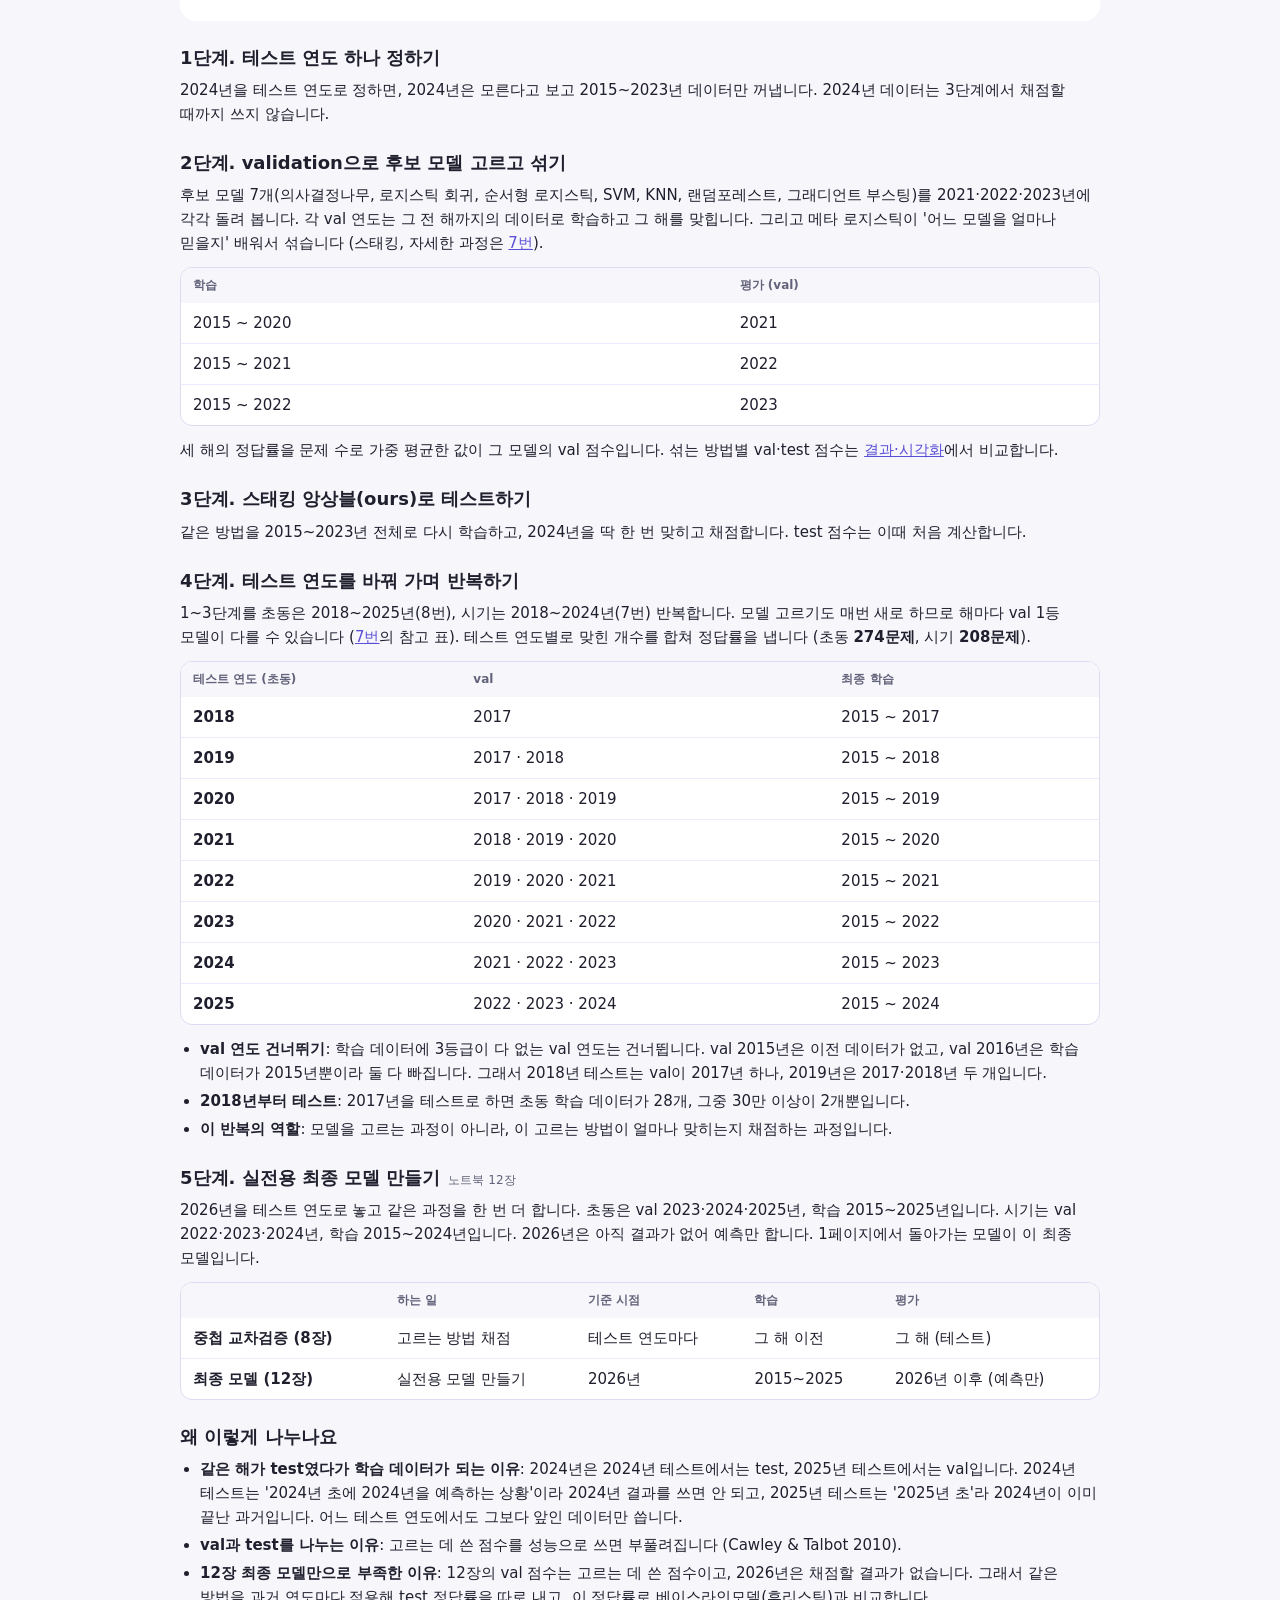
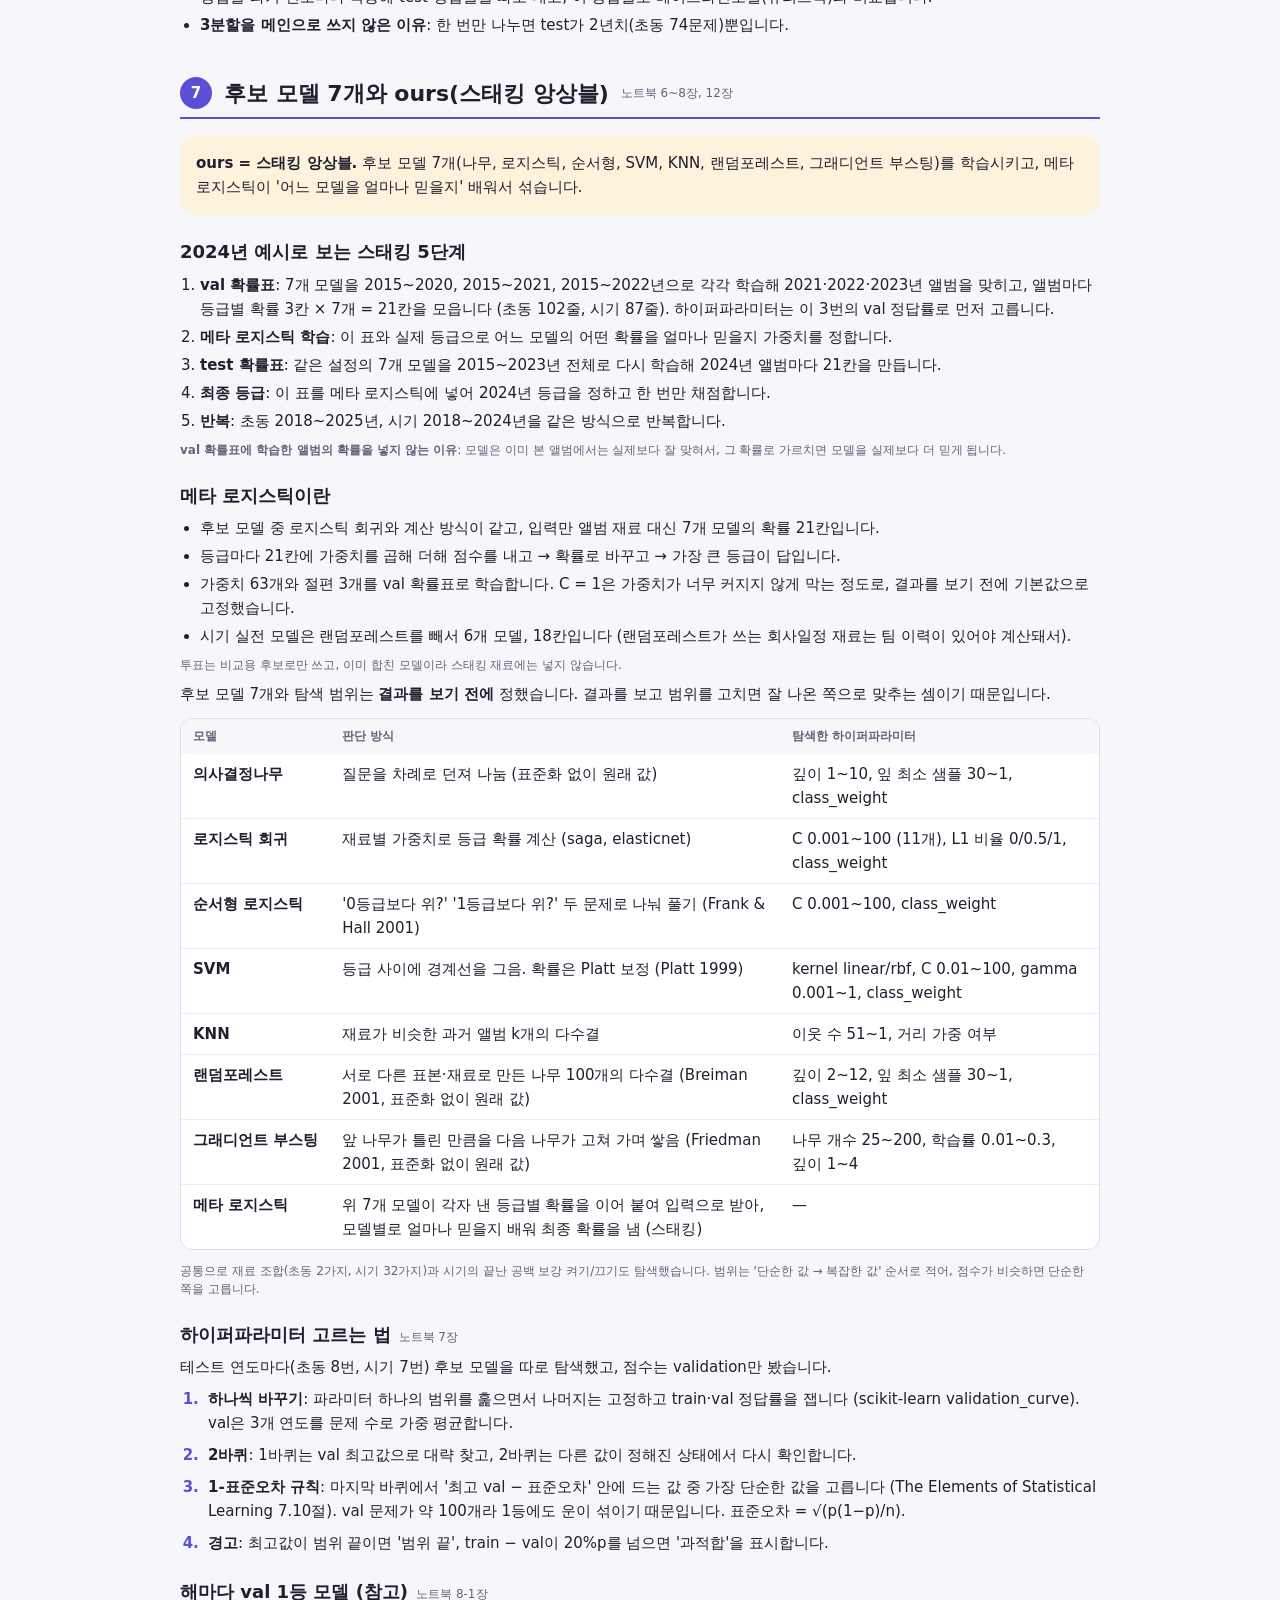
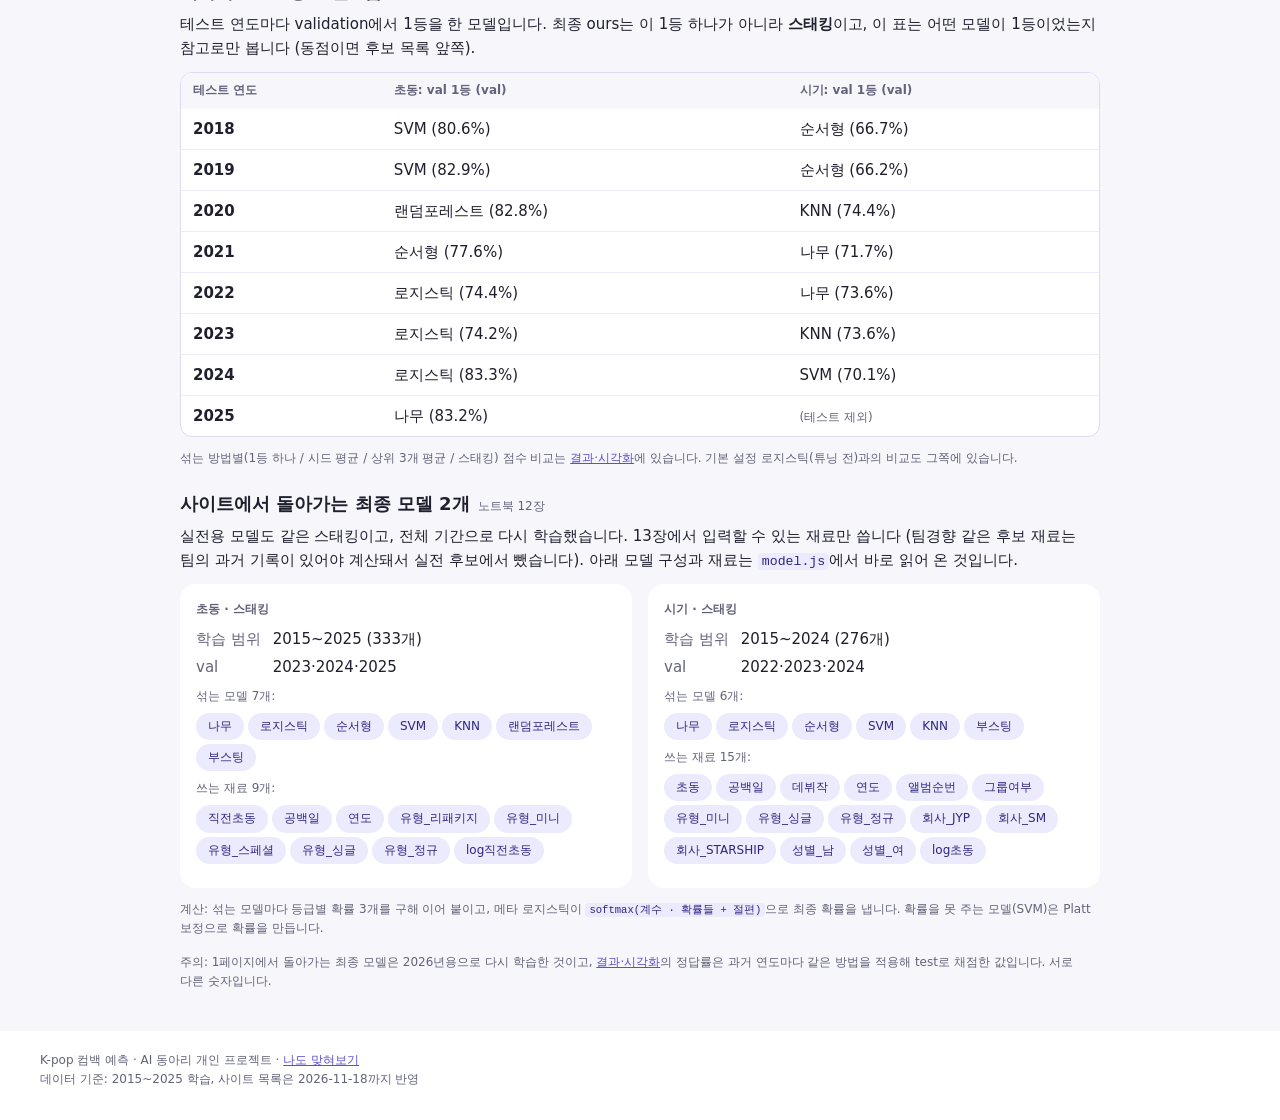
==== commit a967e743: "베이스라인 이름을 '베이스라인모델(휴리스틱)'으로 + about 스태킹 2024년 예시 5단계·메타 로지스틱 설명 Co-Authored-By: Claude Sonnet 5.5 <n" ====
--- a/about.html
+++ b/about.html
@@ -30,7 +30,7 @@
     <a href="#데이터">2 데이터</a>
     <a href="#등급">3 등급 기준</a>
     <a href="#재료">4 재료</a>
-    <a href="#사람">5 설문·휴리스틱 베이스라인</a>
+    <a href="#사람">5 설문·베이스라인모델(휴리스틱)</a>
     <a href="#검증">6 검증 방법</a>
     <a href="#모델">7 모델</a>
   </nav>
@@ -52,7 +52,7 @@
       </div>
     </div>
     <p>ours(스태킹 앙상블)이 잘 맞혔는지는 <b>사람이 실제로 예측하는 방식</b>과 같은 문제로 비교했습니다.
-      초동의 휴리스틱 베이스라인(사람의 예측 방식을 규칙으로 만든 기준 모델)은 설문 70명이 '주로 본 것'을 응답 비율대로 섞은 모델이고, 시기의 휴리스틱 베이스라인은 직전 공백 그대로입니다 (<a href="#사람">5번</a>).</p>
+      초동의 베이스라인모델(휴리스틱, 사람의 예측 방식을 규칙으로 만든 기준 모델)은 설문 70명이 '주로 본 것'을 응답 비율대로 섞은 모델이고, 시기의 베이스라인모델(휴리스틱)은 직전 공백 그대로입니다 (<a href="#사람">5번</a>).</p>
   </section>
 
   <!-- 2. 데이터 -->
@@ -172,7 +172,7 @@
 
   <!-- 5. 설문과 사람 모델 -->
   <section id="사람" class="장">
-    <h2><span class="장번호">5</span>설문과 휴리스틱 베이스라인 <span class="장출처">노트북 5장</span></h2>
+    <h2><span class="장번호">5</span>설문과 베이스라인모델(휴리스틱) <span class="장출처">노트북 5장</span></h2>
     <div class="두열">
       <div class="카드">
         <h3 class="카드제목">설문 설계</h3>
@@ -211,26 +211,26 @@
 
     <div class="카드 강조카드">
       <b>말한 것과 고른 것이 달랐습니다.</b> '흐름을 봤다'고 답한 31명(44%)도 직전과 추세가 갈리는 문제에서 직전 쪽을 60%, 추세 쪽을 23% 골랐습니다.
-      그래서 휴리스틱 베이스라인을 자기 보고가 아니라 <b>실제 선택</b>으로 정했습니다.
+      그래서 베이스라인모델(휴리스틱)을 자기 보고가 아니라 <b>실제 선택</b>으로 정했습니다.
       <span class="작게">정확한 표현은 '사람은 직전만 본다'가 아니라 '6가지 규칙 중 직전 규칙과 가장 잘 맞았다'입니다.</span>
     </div>
 
-    <h3>그래서 휴리스틱 베이스라인은</h3>
-    <div class="표감싸기">
-      <table class="표">
-        <thead><tr><th></th><th>휴리스틱 베이스라인</th><th>검증 결과</th></tr></thead>
-        <tbody>
-          <tr><th>초동</th><td>설문 70명이 '주로 본 것'을 응답 비율대로 섞은 휴리스틱 베이스라인 (아래)</td><td><a href="results.html">결과·시각화</a></td></tr>
+    <h3>그래서 베이스라인모델(휴리스틱)은</h3>
+    <div class="표감싸기">
+      <table class="표">
+        <thead><tr><th></th><th>베이스라인모델(휴리스틱)</th><th>검증 결과</th></tr></thead>
+        <tbody>
+          <tr><th>초동</th><td>설문 70명이 '주로 본 것'을 응답 비율대로 섞은 베이스라인모델(휴리스틱) (아래)</td><td><a href="results.html">결과·시각화</a></td></tr>
           <tr><th>시기</th><td>직전 공백의 등급 그대로 (데뷔작은 학습 데이터에서 가장 많은 등급)</td><td>54.3% (113/208)</td></tr>
         </tbody>
       </table>
     </div>
     <div class="카드 강조카드">
-      <b>초동의 휴리스틱 베이스라인은 설문 응답 비율대로 섞은 모델입니다.</b>
+      <b>초동의 베이스라인모델(휴리스틱)은 설문 응답 비율대로 섞은 모델입니다.</b>
       '주로 본 것'을 응답 비율대로 섞었는데, '흐름'이라고 답했지만 실제로는 직전 앨범을 따라간 26명은 '가장 최근 판매량'으로 옮겼습니다.
       그 결과 <b>가장 최근 판매량 75.6%, 앨범 종류 13.3%, 흐름 11.1%</b>입니다.
     </div>
-    <h3>휴리스틱 베이스라인은 이렇게 계산합니다</h3>
+    <h3>베이스라인모델(휴리스틱)은 이렇게 계산합니다</h3>
     <p>규칙으로 만들 수 있는 요인 3개만 비율대로 가중치를 줬습니다. 감·기타는 규칙으로 만들 수 없고, 공백기는 길면 오르는지 내리는지 정할 근거가 없어서 뺐습니다.</p>
     <div class="표감싸기">
       <table class="표">
@@ -239,19 +239,19 @@
           <tr><th>가장 최근 판매량</th><td>34/45 = 75.6%</td><td>직전 앨범 초동</td><td>77.0%</td></tr>
           <tr><th>앨범 종류</th><td>6/45 = 13.3%</td><td>직전이 리패키지면 그 전 앨범 초동, 아니면 직전</td><td>78.5%</td></tr>
           <tr><th>흐름</th><td>5/45 = 11.1%</td><td>직전에 오른(내린) 배율만큼 한 번 더</td><td>72.3%</td></tr>
-          <tr><th>섞은 것 (휴리스틱 베이스라인)</th><td>합 100%</td><td>세 요인의 예상 초동을 가중치대로 로그 기준으로 평균</td><td><b>75.9%</b></td></tr>
+          <tr><th>섞은 것 (베이스라인모델(휴리스틱))</th><td>합 100%</td><td>세 요인의 예상 초동을 가중치대로 로그 기준으로 평균</td><td><b>75.9%</b></td></tr>
         </tbody>
       </table>
     </div>
     <ul class="점목록">
       <li>로그 기준으로 평균(배율 평균)을 낸 이유: 초동이 3만~180만으로 차이가 커서, 그냥 평균 내면 큰 값 하나가 결과를 끌고 가기 때문입니다.</li>
       <li>가중치는 test를 보기 전에 설문만으로 정했고, 결과를 보고 바꾸지 않았습니다.</li>
-      <li>섞은 휴리스틱 베이스라인(75.9%)이 '앨범 종류' 요인 하나(78.5%)보다 낮습니다. '흐름' 요인(72.3%)이 점수를 깎았습니다.</li>
+      <li>섞은 베이스라인모델(휴리스틱)(75.9%)이 '앨범 종류' 요인 하나(78.5%)보다 낮습니다. '흐름' 요인(72.3%)이 점수를 깎았습니다.</li>
     </ul>
     <ul class="점목록">
       <li>직전 규칙이 틀린 4문제(4·5·7·8번)는 전부 등급이 오른 경우입니다. 사람 방식의 약점은 성장을 못 따라간다는 것입니다.</li>
       <li>10문제 중 사람 평균 5.5개, 직전 규칙 6개를 맞혔습니다. 사람 오답의 92%(313개 중 288개)는 한 칸 차이였습니다.</li>
-      <li>설문은 초동만 물었습니다. 시기의 휴리스틱 베이스라인은 초동에서 확인된 방식을 옮겨 쓴 것입니다.</li>
+      <li>설문은 초동만 물었습니다. 시기의 베이스라인모델(휴리스틱)은 초동에서 확인된 방식을 옮겨 쓴 것입니다.</li>
     </ul>
   </section>
 
@@ -302,7 +302,7 @@
     <h3>2단계. validation으로 후보 모델 고르고 섞기</h3>
     <p>후보 모델 7개(의사결정나무, 로지스틱 회귀, 순서형 로지스틱, SVM, KNN, 랜덤포레스트, 그래디언트 부스팅)를
       2021·2022·2023년에 각각 돌려 봅니다. 각 val 연도는 그 전 해까지의 데이터로 학습하고 그 해를 맞힙니다.
-      그리고 메타 로지스틱이 '어느 모델을 얼마나 믿을지' 배워서 섞습니다 (스태킹).</p>
+      그리고 메타 로지스틱이 '어느 모델을 얼마나 믿을지' 배워서 섞습니다 (스태킹, 자세한 과정은 <a href="#모델">7번</a>).</p>
     <div class="표감싸기">
       <table class="표 숫자표">
         <thead><tr><th>학습</th><th>평가 (val)</th></tr></thead>
@@ -359,7 +359,7 @@
     <ul class="점목록">
       <li><b>같은 해가 test였다가 학습 데이터가 되는 이유</b>: 2024년은 2024년 테스트에서는 test, 2025년 테스트에서는 val입니다. 2024년 테스트는 '2024년 초에 2024년을 예측하는 상황'이라 2024년 결과를 쓰면 안 되고, 2025년 테스트는 '2025년 초'라 2024년이 이미 끝난 과거입니다. 어느 테스트 연도에서도 그보다 앞인 데이터만 씁니다.</li>
       <li><b>val과 test를 나누는 이유</b>: 고르는 데 쓴 점수를 성능으로 쓰면 부풀려집니다 (Cawley &amp; Talbot 2010).</li>
-      <li><b>12장 최종 모델만으로 부족한 이유</b>: 12장의 val 점수는 고르는 데 쓴 점수이고, 2026년은 채점할 결과가 없습니다. 그래서 같은 방법을 과거 연도마다 적용해 test 정답률을 따로 내고, 이 정답률로 휴리스틱 베이스라인과 비교합니다.</li>
+      <li><b>12장 최종 모델만으로 부족한 이유</b>: 12장의 val 점수는 고르는 데 쓴 점수이고, 2026년은 채점할 결과가 없습니다. 그래서 같은 방법을 과거 연도마다 적용해 test 정답률을 따로 내고, 이 정답률로 베이스라인모델(휴리스틱)과 비교합니다.</li>
       <li><b>3분할을 메인으로 쓰지 않은 이유</b>: 한 번만 나누면 test가 2년치(초동 74문제)뿐입니다.</li>
     </ul>
   </section>
@@ -371,11 +371,24 @@
       <b>ours = 스태킹 앙상블.</b> 후보 모델 7개(나무, 로지스틱, 순서형, SVM, KNN, 랜덤포레스트, 그래디언트 부스팅)를 학습시키고,
       메타 로지스틱이 '어느 모델을 얼마나 믿을지' 배워서 섞습니다.
     </div>
-    <ul class="점목록">
-      <li><b>val에서 1등 하나만 쓰는 방식과 다른 점:</b> 1등 하나 방식은 val에서 우연히 1등한 모델 하나에 100%를 거는 셈입니다. 스태킹은 7개 모델이 val 앨범마다 낸 등급별 확률(7개 × 3등급 = 21칸)과 실제 등급으로 메타 로지스틱을 학습해서, 모델마다 얼마나 믿을지를 데이터로 정합니다.</li>
-      <li>메타 로지스틱 설정은 결과를 보기 전에 기본값(C=1)으로 고정했습니다. 투표는 비교용 후보로만 쓰고, 이미 합친 모델이라 스태킹 재료에는 넣지 않습니다.</li>
-      <li><b>시기는 6개를 섞습니다.</b> 랜덤포레스트는 회사일정 재료가 팀 이력을 필요로 해서 뺐습니다. 13장에서 입력할 수 있는 재료만 쓰는 모델들로만 스태킹을 만들기 때문입니다.</li>
-    </ul>
+    <h3>2024년 예시로 보는 스태킹 5단계</h3>
+    <ol class="점목록">
+      <li><b>val 확률표</b>: 7개 모델을 2015~2020, 2015~2021, 2015~2022년으로 각각 학습해 2021·2022·2023년 앨범을 맞히고, 앨범마다 등급별 확률 3칸 × 7개 = 21칸을 모읍니다 (초동 102줄, 시기 87줄). 하이퍼파라미터는 이 3번의 val 정답률로 먼저 고릅니다.</li>
+      <li><b>메타 로지스틱 학습</b>: 이 표와 실제 등급으로 어느 모델의 어떤 확률을 얼마나 믿을지 가중치를 정합니다.</li>
+      <li><b>test 확률표</b>: 같은 설정의 7개 모델을 2015~2023년 전체로 다시 학습해 2024년 앨범마다 21칸을 만듭니다.</li>
+      <li><b>최종 등급</b>: 이 표를 메타 로지스틱에 넣어 2024년 등급을 정하고 한 번만 채점합니다.</li>
+      <li><b>반복</b>: 초동 2018~2025년, 시기 2018~2024년을 같은 방식으로 반복합니다.</li>
+    </ol>
+    <p class="작게"><b>val 확률표에 학습한 앨범의 확률을 넣지 않는 이유</b>: 모델은 이미 본 앨범에서는 실제보다 잘 맞혀서, 그 확률로 가르치면 모델을 실제보다 더 믿게 됩니다.</p>
+
+    <h3>메타 로지스틱이란</h3>
+    <ul class="점목록">
+      <li>후보 모델 중 로지스틱 회귀와 계산 방식이 같고, 입력만 앨범 재료 대신 7개 모델의 확률 21칸입니다.</li>
+      <li>등급마다 21칸에 가중치를 곱해 더해 점수를 내고 → 확률로 바꾸고 → 가장 큰 등급이 답입니다.</li>
+      <li>가중치 63개와 절편 3개를 val 확률표로 학습합니다. C = 1은 가중치가 너무 커지지 않게 막는 정도로, 결과를 보기 전에 기본값으로 고정했습니다.</li>
+      <li>시기 실전 모델은 랜덤포레스트를 빼서 6개 모델, 18칸입니다 (랜덤포레스트가 쓰는 회사일정 재료는 팀 이력이 있어야 계산돼서).</li>
+    </ul>
+    <p class="작게">투표는 비교용 후보로만 쓰고, 이미 합친 모델이라 스태킹 재료에는 넣지 않습니다.</p>
     <p>후보 모델 7개와 탐색 범위는 <b>결과를 보기 전에</b> 정했습니다. 결과를 보고 범위를 고치면 잘 나온 쪽으로 맞추는 셈이기 때문입니다.</p>
     <div class="표감싸기">
       <table class="표">
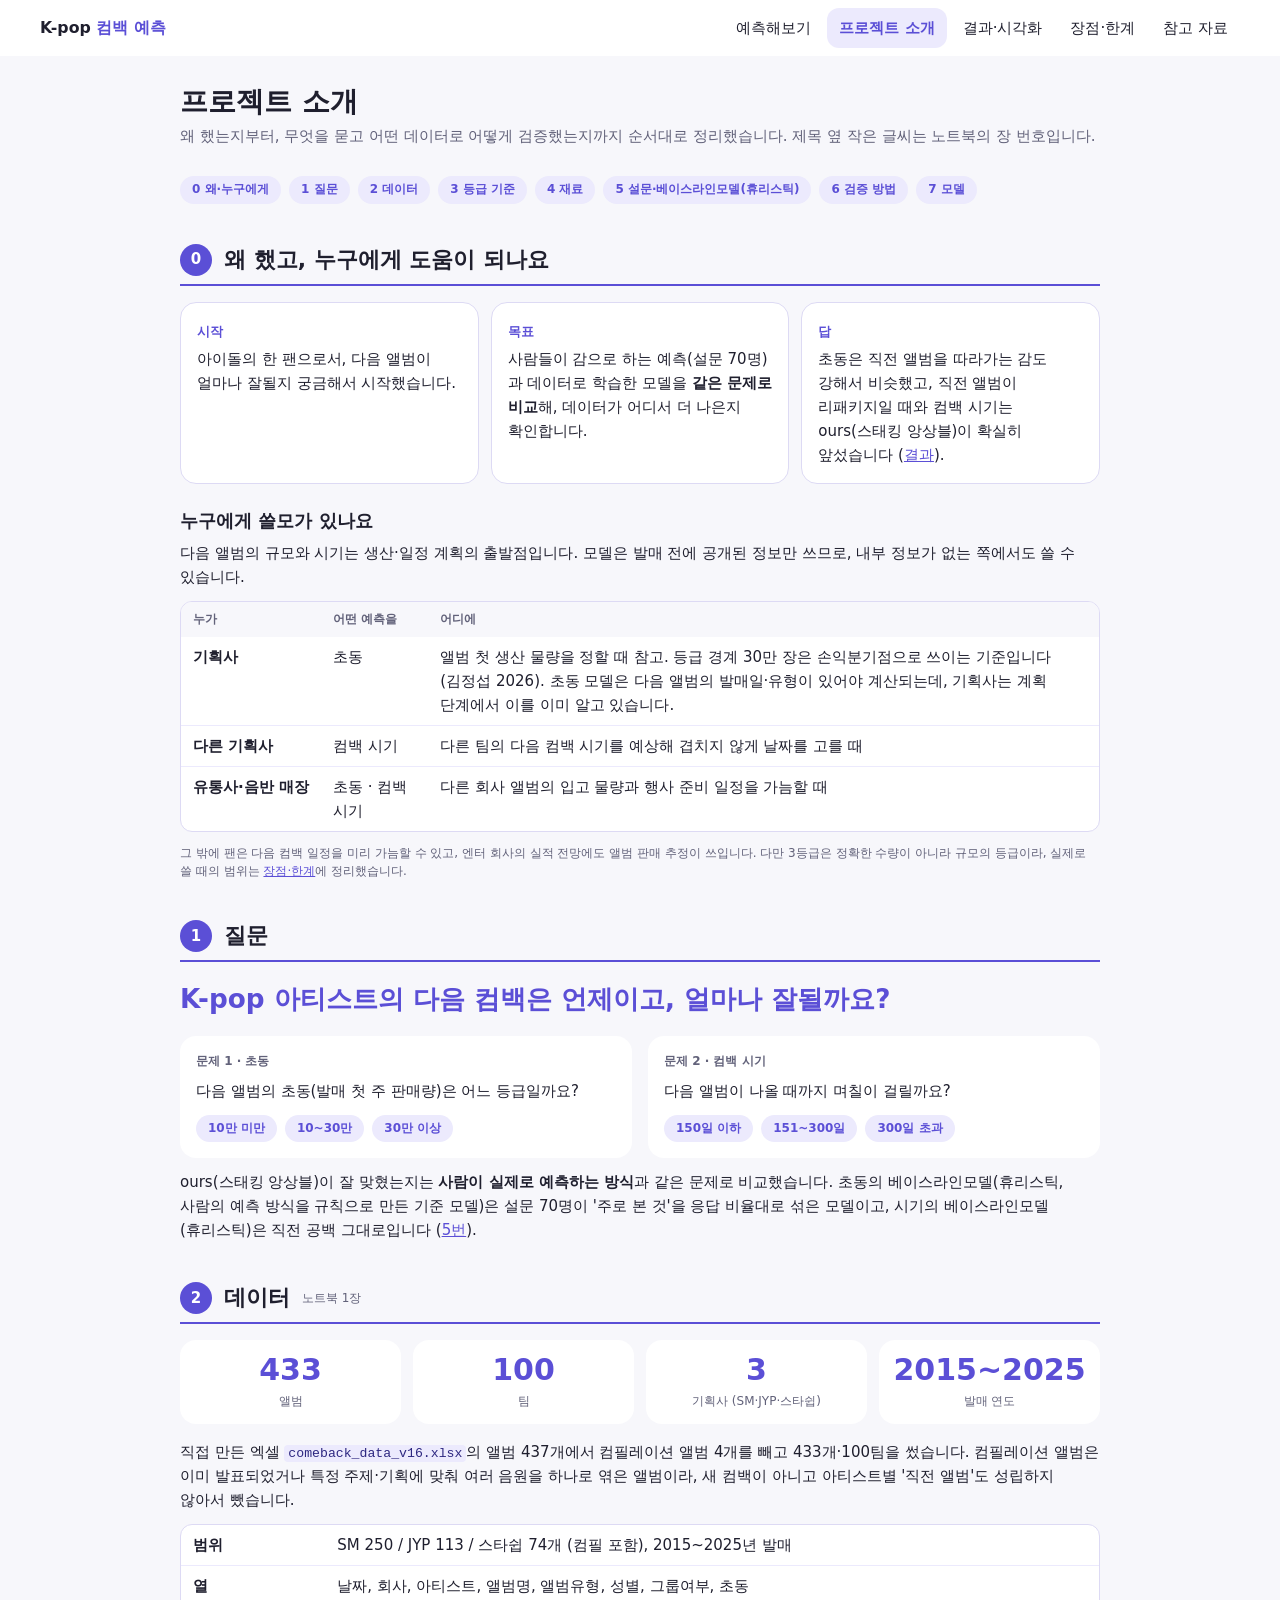
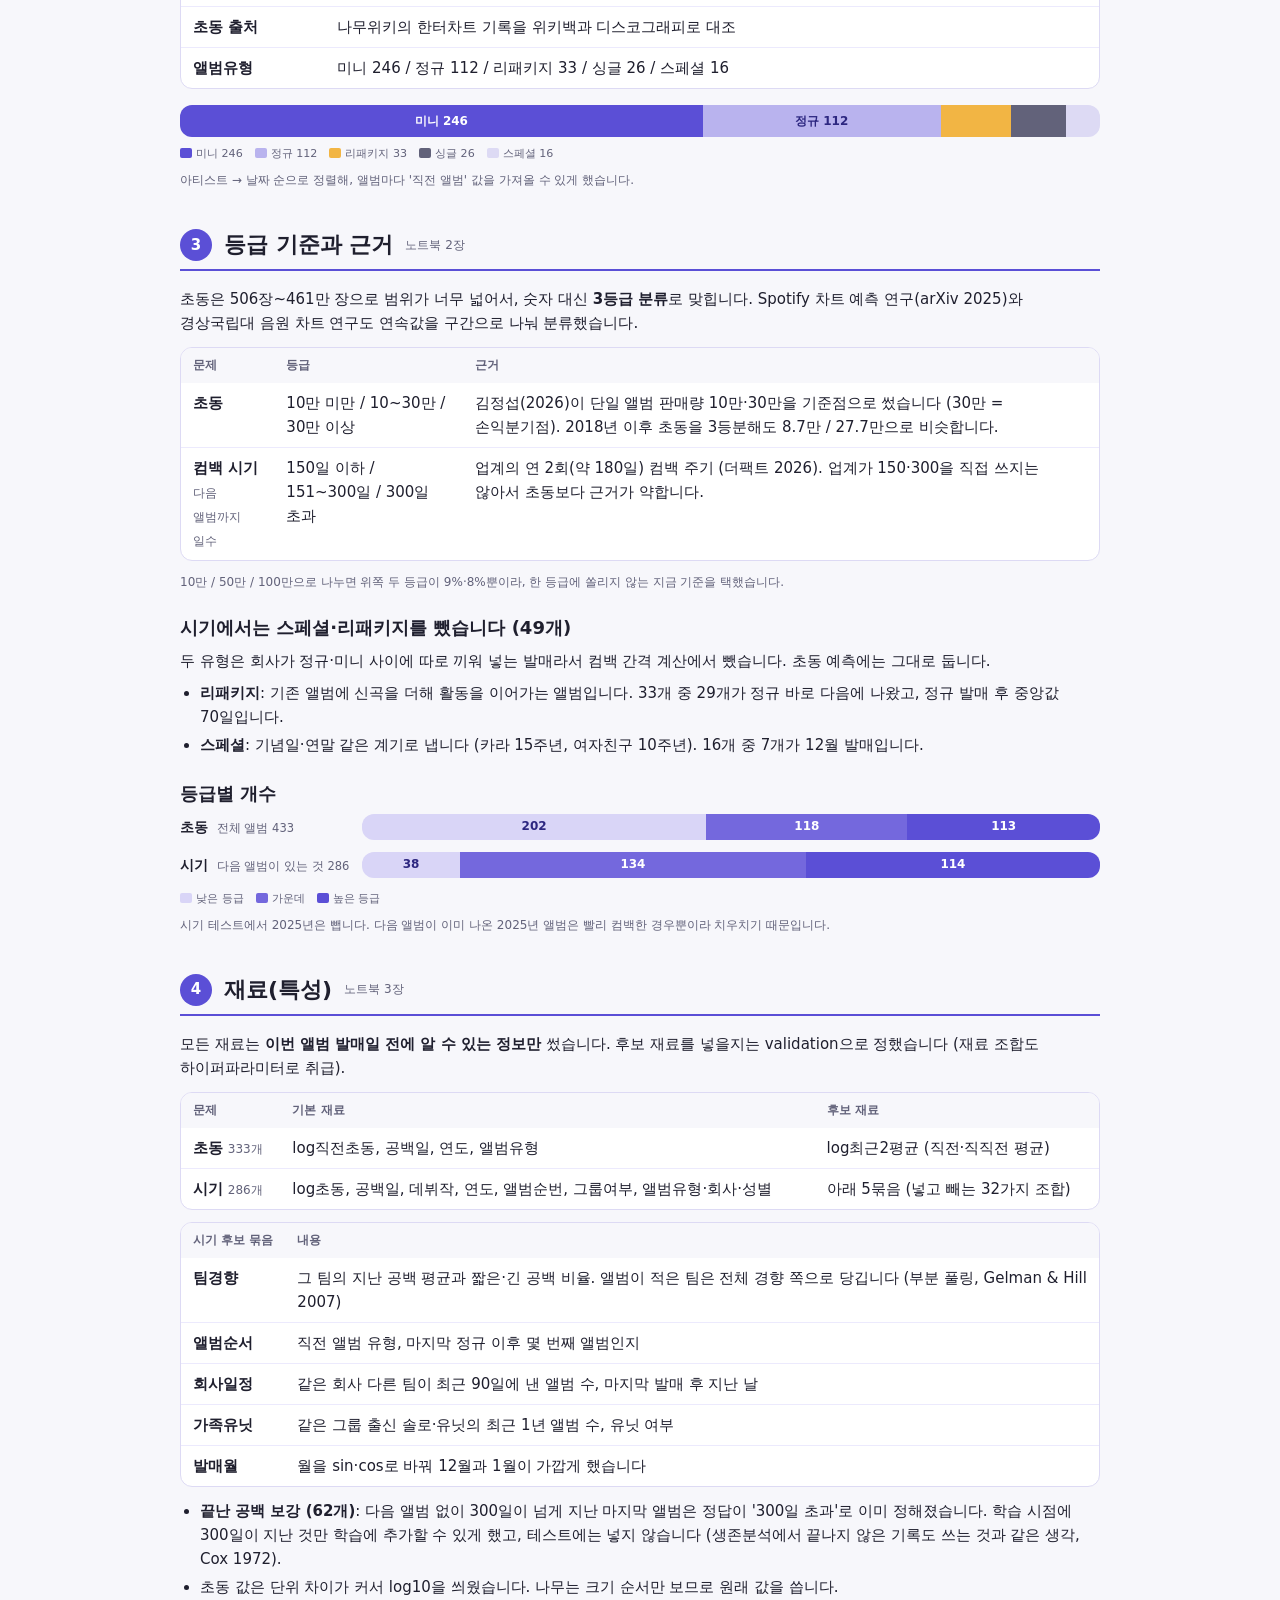
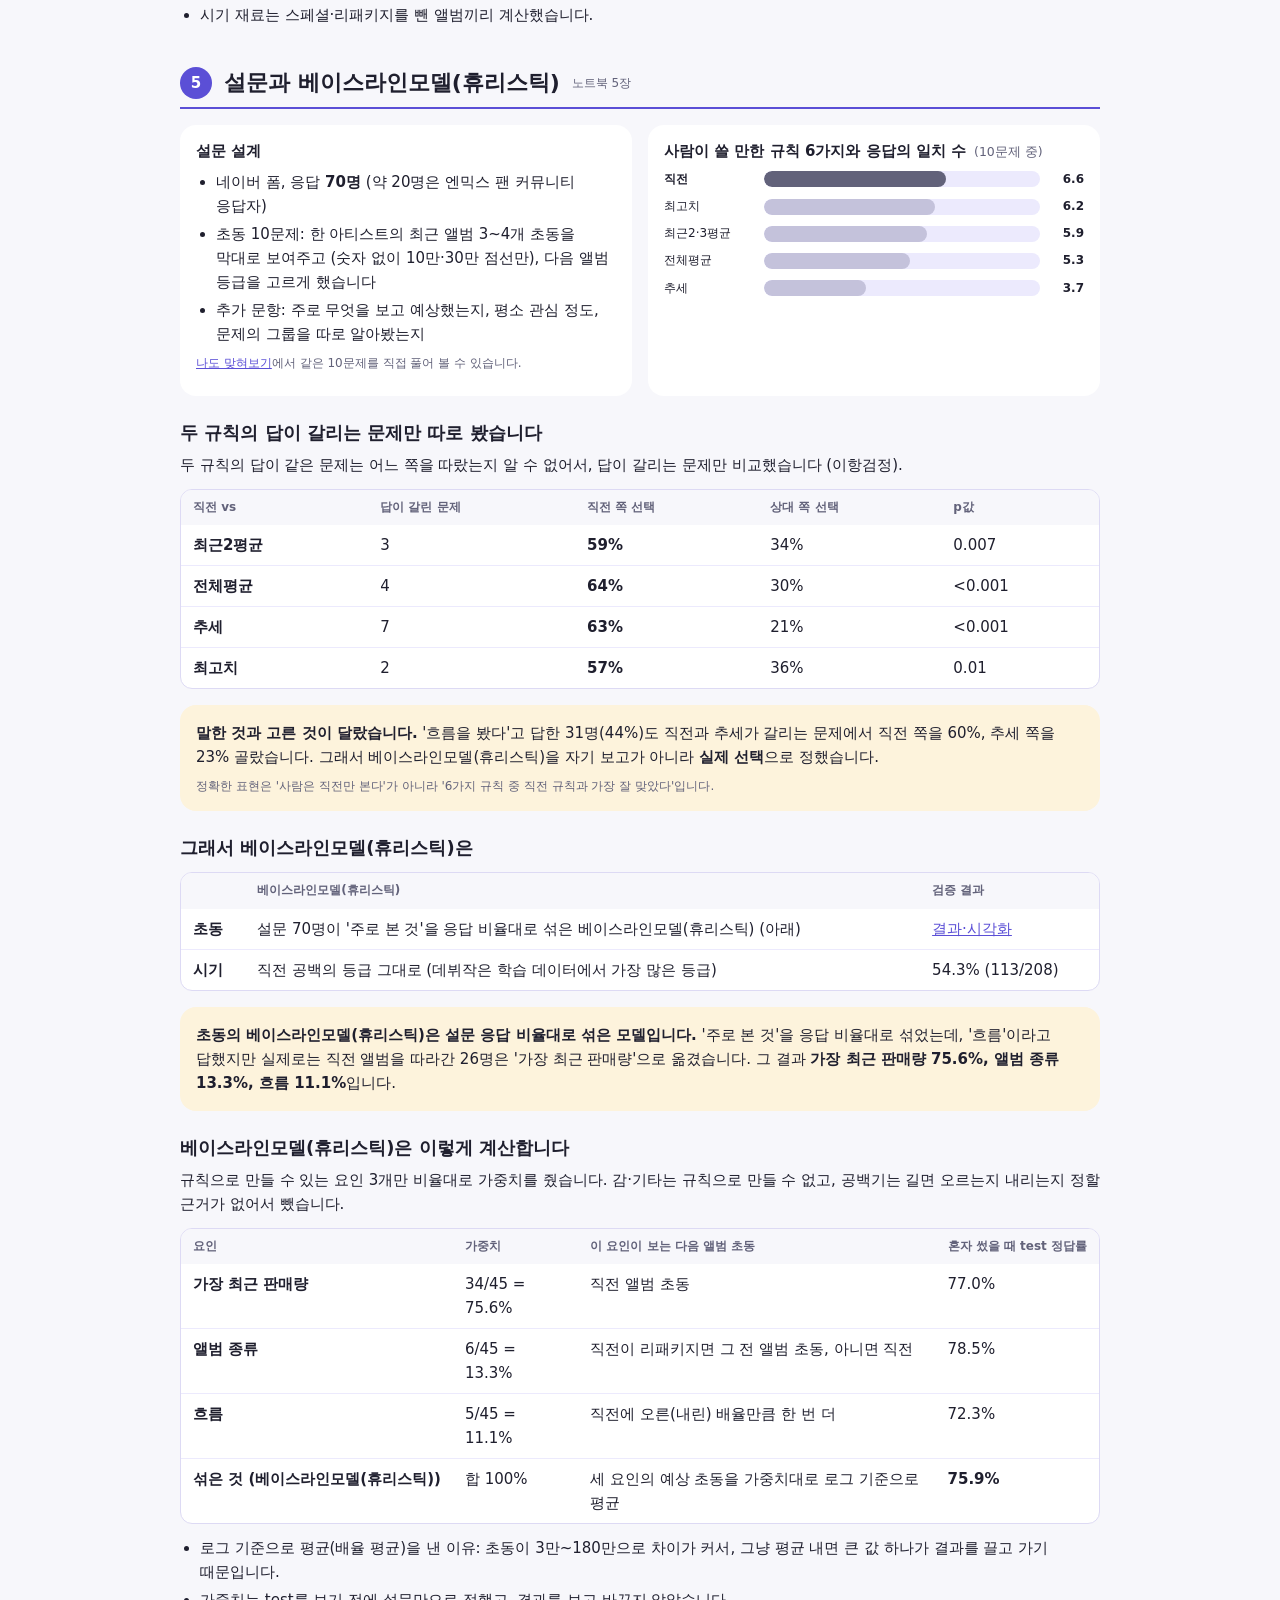
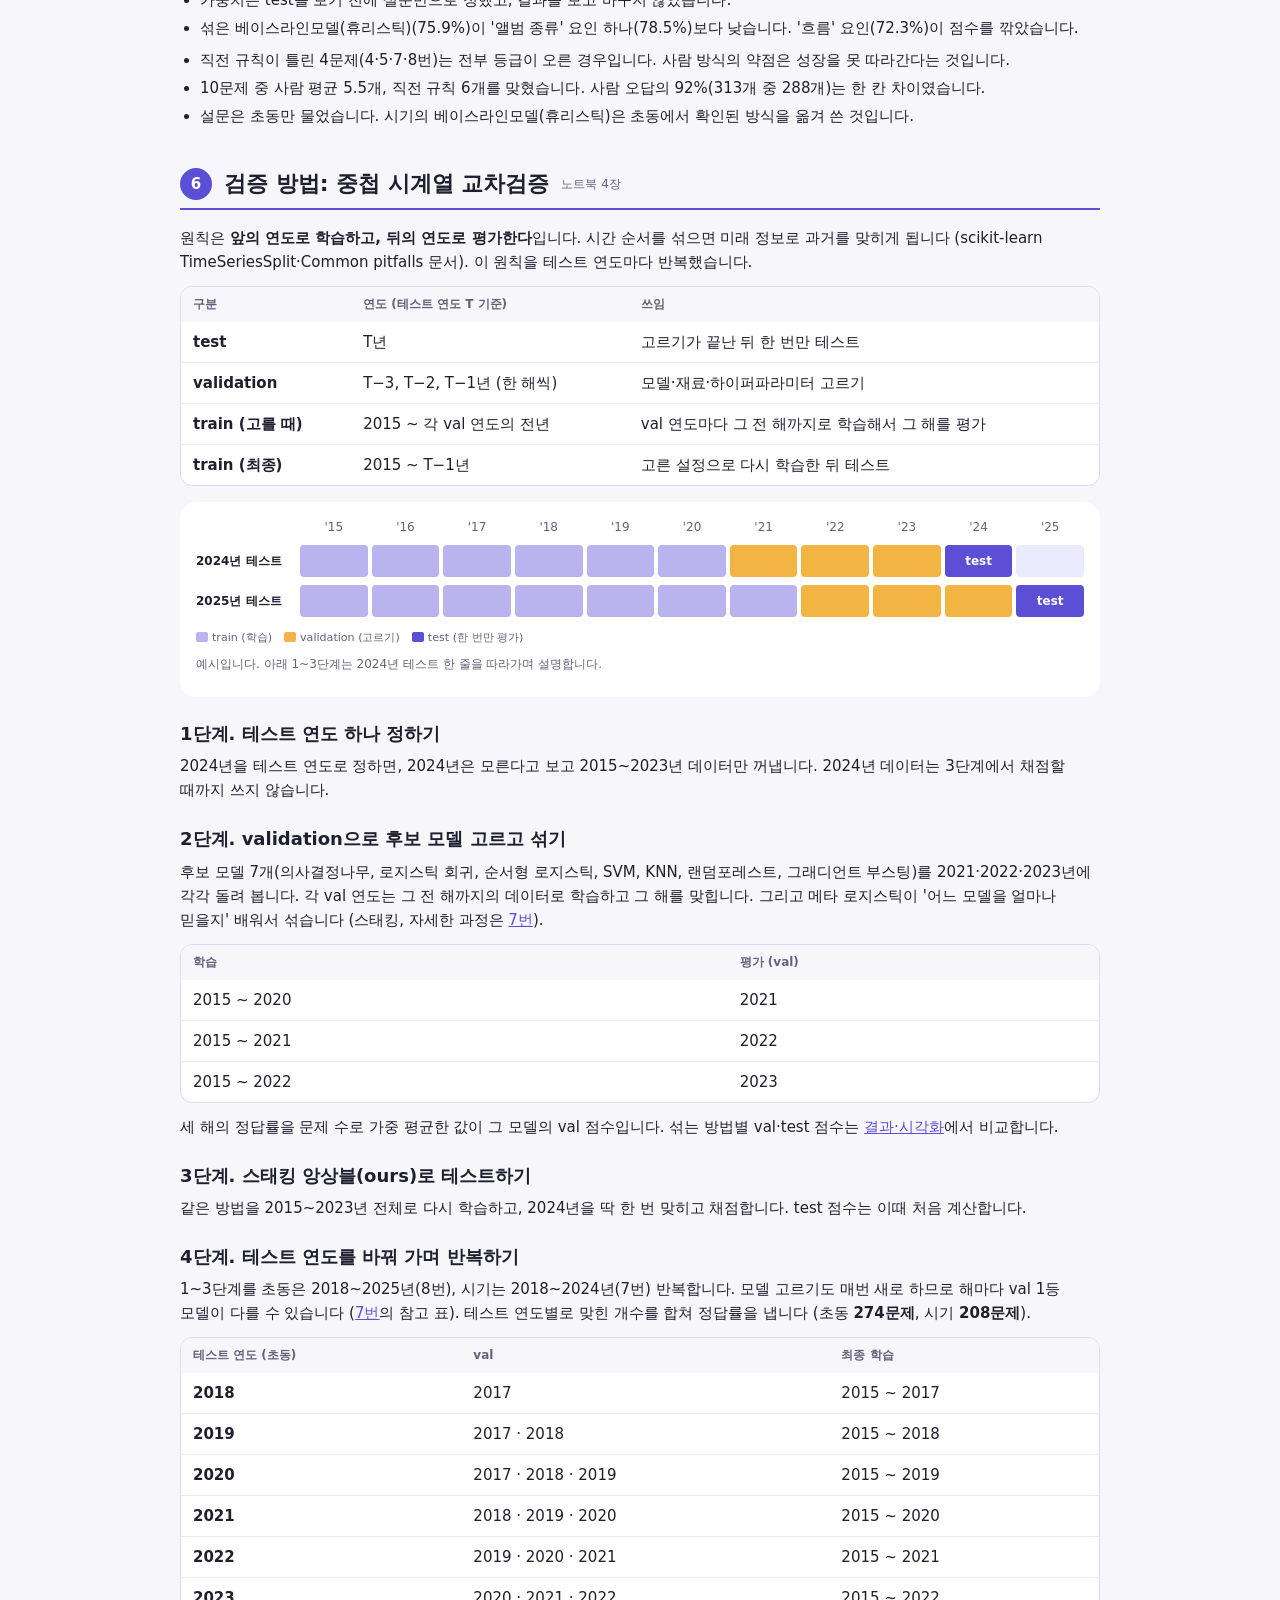
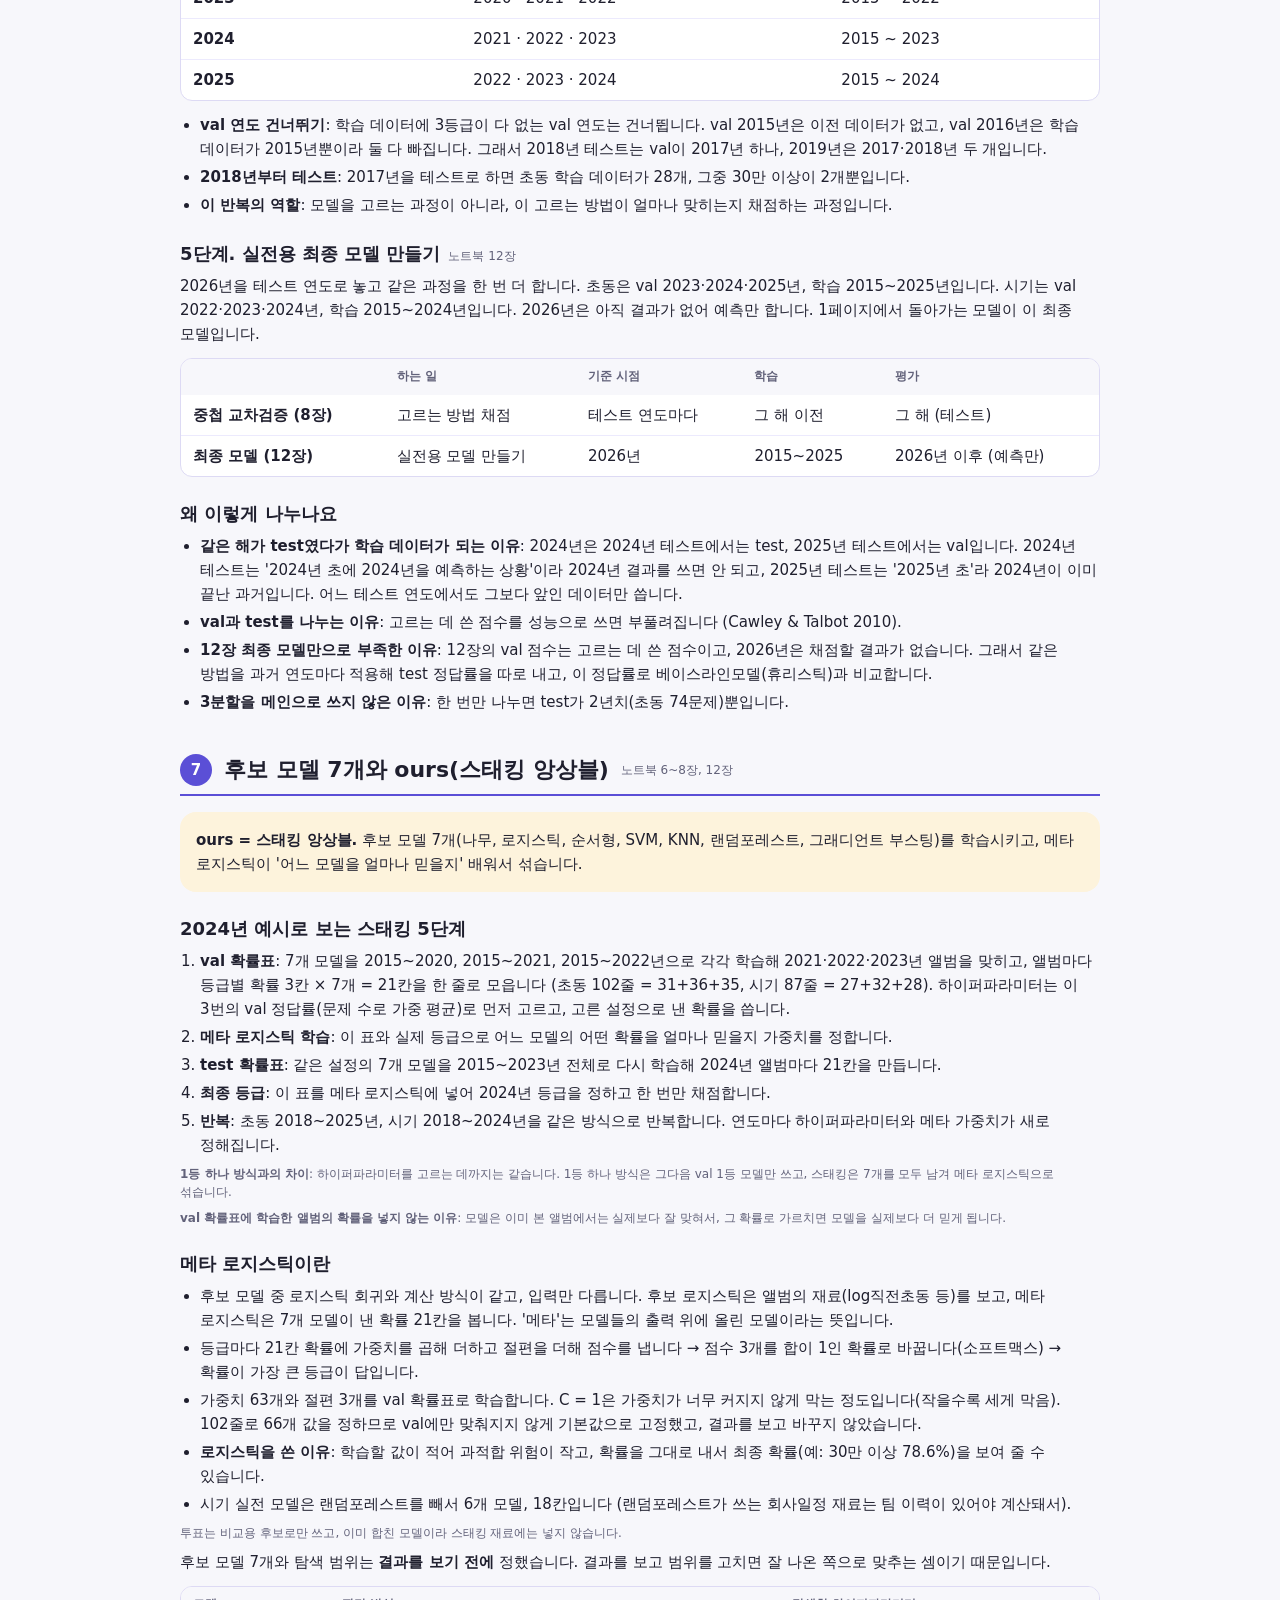
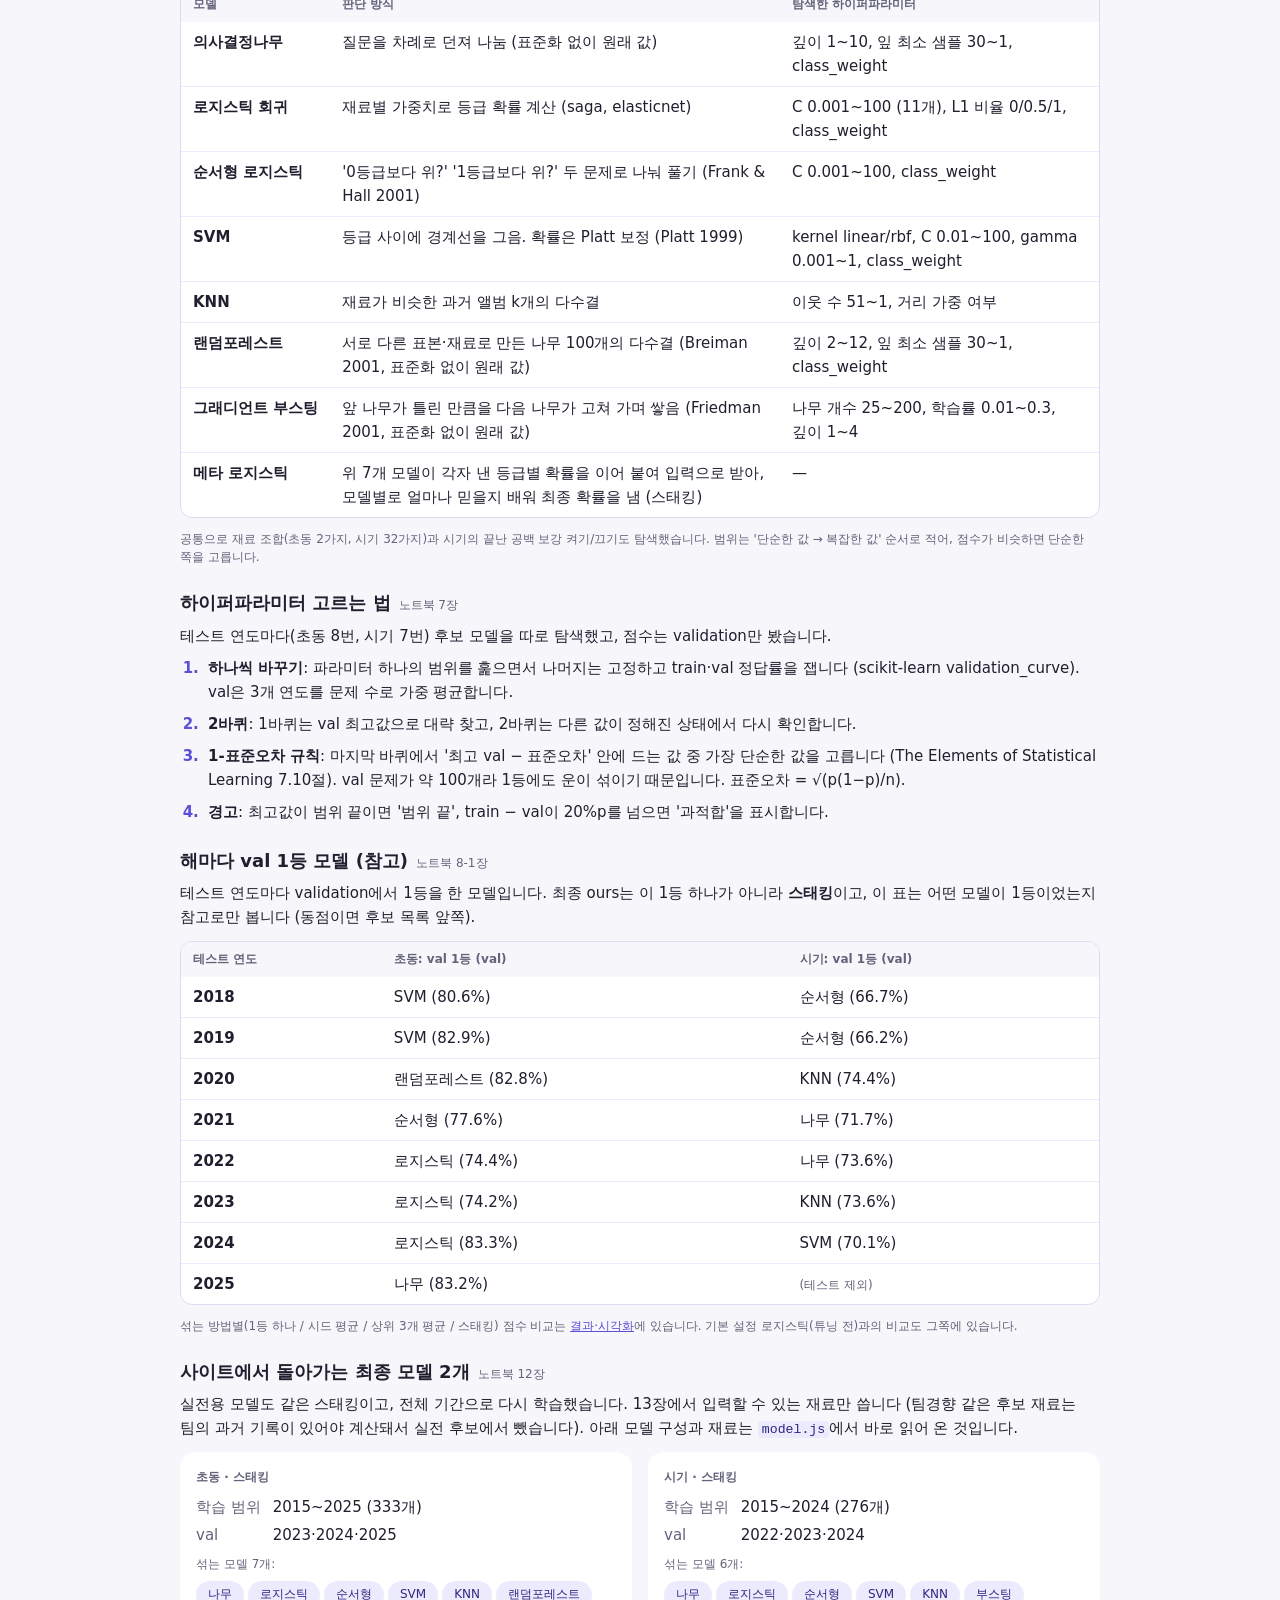
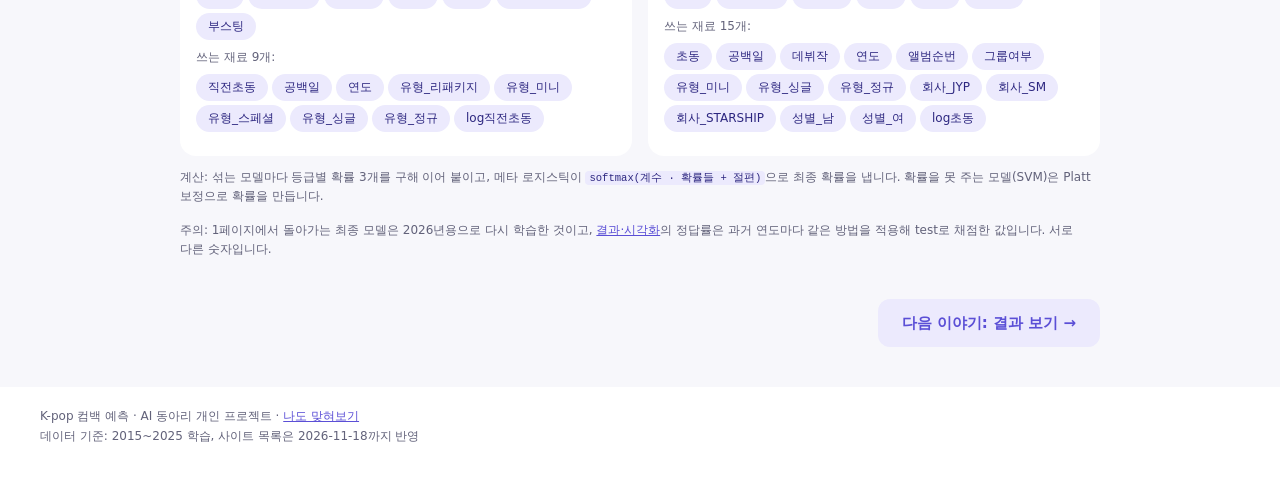
==== commit 4e808678: "교수님 피드백 반영: 1페이지 이야기형(B) 첫 화면, 소개 0장(왜·누구에게), 한계 0장(어디까지 믿나), ver6 문장 - 1페이지: 동기·질문·주 버튼 하나, 이야기 카드 " ====
--- a/about.html
+++ b/about.html
@@ -23,9 +23,10 @@
 
 <main class="감싸기 글페이지">
   <h1 class="페이지제목">프로젝트 소개</h1>
-  <p class="페이지설명">무엇을 묻고, 어떤 데이터로, 어떻게 검증했는지 순서대로 정리했습니다. 장 번호는 노트북의 장 번호입니다.</p>
+  <p class="페이지설명">왜 했는지부터, 무엇을 묻고 어떤 데이터로 어떻게 검증했는지까지 순서대로 정리했습니다. 제목 옆 작은 글씨는 노트북의 장 번호입니다.</p>
 
   <nav class="차례" aria-label="이 페이지 차례">
+    <a href="#왜">0 왜·누구에게</a>
     <a href="#질문">1 질문</a>
     <a href="#데이터">2 데이터</a>
     <a href="#등급">3 등급 기준</a>
@@ -34,6 +35,29 @@
     <a href="#검증">6 검증 방법</a>
     <a href="#모델">7 모델</a>
   </nav>
+
+  <!-- 0. 왜·누구에게 -->
+  <section id="왜" class="장">
+    <h2><span class="장번호">0</span>왜 했고, 누구에게 도움이 되나요</h2>
+    <div class="왜카드들">
+      <div class="카드 왜카드"><span class="왜이름">시작</span><p>아이돌의 한 팬으로서, 다음 앨범이 얼마나 잘될지 궁금해서 시작했습니다.</p></div>
+      <div class="카드 왜카드"><span class="왜이름">목표</span><p>사람들이 감으로 하는 예측(설문 70명)과 데이터로 학습한 모델을 <b>같은 문제로 비교</b>해, 데이터가 어디서 더 나은지 확인합니다.</p></div>
+      <div class="카드 왜카드"><span class="왜이름">답</span><p>초동은 직전 앨범을 따라가는 감도 강해서 비슷했고, 직전 앨범이 리패키지일 때와 컴백 시기는 ours(스태킹 앙상블)이 확실히 앞섰습니다 (<a href="results.html">결과</a>).</p></div>
+    </div>
+    <h3>누구에게 쓸모가 있나요</h3>
+    <p>다음 앨범의 규모와 시기는 생산·일정 계획의 출발점입니다. 모델은 발매 전에 공개된 정보만 쓰므로, 내부 정보가 없는 쪽에서도 쓸 수 있습니다.</p>
+    <div class="표감싸기">
+      <table class="표">
+        <thead><tr><th>누가</th><th>어떤 예측을</th><th>어디에</th></tr></thead>
+        <tbody>
+          <tr><th>기획사</th><td>초동</td><td>앨범 첫 생산 물량을 정할 때 참고. 등급 경계 30만 장은 손익분기점으로 쓰이는 기준입니다 (김정섭 2026). 초동 모델은 다음 앨범의 발매일·유형이 있어야 계산되는데, 기획사는 계획 단계에서 이를 이미 알고 있습니다.</td></tr>
+          <tr><th>다른 기획사</th><td>컴백 시기</td><td>다른 팀의 다음 컴백 시기를 예상해 겹치지 않게 날짜를 고를 때</td></tr>
+          <tr><th>유통사·음반 매장</th><td>초동 · 컴백 시기</td><td>다른 회사 앨범의 입고 물량과 행사 준비 일정을 가늠할 때</td></tr>
+        </tbody>
+      </table>
+    </div>
+    <p class="작게">그 밖에 팬은 다음 컴백 일정을 미리 가늠할 수 있고, 엔터 회사의 실적 전망에도 앨범 판매 추정이 쓰입니다. 다만 3등급은 정확한 수량이 아니라 규모의 등급이라, 실제로 쓸 때의 범위는 <a href="limits.html#쓸모">장점·한계</a>에 정리했습니다.</p>
+  </section>
 
   <!-- 1. 질문 -->
   <section id="질문" class="장">
@@ -373,19 +397,21 @@
     </div>
     <h3>2024년 예시로 보는 스태킹 5단계</h3>
     <ol class="점목록">
-      <li><b>val 확률표</b>: 7개 모델을 2015~2020, 2015~2021, 2015~2022년으로 각각 학습해 2021·2022·2023년 앨범을 맞히고, 앨범마다 등급별 확률 3칸 × 7개 = 21칸을 모읍니다 (초동 102줄, 시기 87줄). 하이퍼파라미터는 이 3번의 val 정답률로 먼저 고릅니다.</li>
+      <li><b>val 확률표</b>: 7개 모델을 2015~2020, 2015~2021, 2015~2022년으로 각각 학습해 2021·2022·2023년 앨범을 맞히고, 앨범마다 등급별 확률 3칸 × 7개 = 21칸을 한 줄로 모읍니다 (초동 102줄 = 31+36+35, 시기 87줄 = 27+32+28). 하이퍼파라미터는 이 3번의 val 정답률(문제 수로 가중 평균)로 먼저 고르고, 고른 설정으로 낸 확률을 씁니다.</li>
       <li><b>메타 로지스틱 학습</b>: 이 표와 실제 등급으로 어느 모델의 어떤 확률을 얼마나 믿을지 가중치를 정합니다.</li>
       <li><b>test 확률표</b>: 같은 설정의 7개 모델을 2015~2023년 전체로 다시 학습해 2024년 앨범마다 21칸을 만듭니다.</li>
       <li><b>최종 등급</b>: 이 표를 메타 로지스틱에 넣어 2024년 등급을 정하고 한 번만 채점합니다.</li>
-      <li><b>반복</b>: 초동 2018~2025년, 시기 2018~2024년을 같은 방식으로 반복합니다.</li>
+      <li><b>반복</b>: 초동 2018~2025년, 시기 2018~2024년을 같은 방식으로 반복합니다. 연도마다 하이퍼파라미터와 메타 가중치가 새로 정해집니다.</li>
     </ol>
+    <p class="작게"><b>1등 하나 방식과의 차이</b>: 하이퍼파라미터를 고르는 데까지는 같습니다. 1등 하나 방식은 그다음 val 1등 모델만 쓰고, 스태킹은 7개를 모두 남겨 메타 로지스틱으로 섞습니다.</p>
     <p class="작게"><b>val 확률표에 학습한 앨범의 확률을 넣지 않는 이유</b>: 모델은 이미 본 앨범에서는 실제보다 잘 맞혀서, 그 확률로 가르치면 모델을 실제보다 더 믿게 됩니다.</p>
 
     <h3>메타 로지스틱이란</h3>
     <ul class="점목록">
-      <li>후보 모델 중 로지스틱 회귀와 계산 방식이 같고, 입력만 앨범 재료 대신 7개 모델의 확률 21칸입니다.</li>
-      <li>등급마다 21칸에 가중치를 곱해 더해 점수를 내고 → 확률로 바꾸고 → 가장 큰 등급이 답입니다.</li>
-      <li>가중치 63개와 절편 3개를 val 확률표로 학습합니다. C = 1은 가중치가 너무 커지지 않게 막는 정도로, 결과를 보기 전에 기본값으로 고정했습니다.</li>
+      <li>후보 모델 중 로지스틱 회귀와 계산 방식이 같고, 입력만 다릅니다. 후보 로지스틱은 앨범의 재료(log직전초동 등)를 보고, 메타 로지스틱은 7개 모델이 낸 확률 21칸을 봅니다. '메타'는 모델들의 출력 위에 올린 모델이라는 뜻입니다.</li>
+      <li>등급마다 21칸 확률에 가중치를 곱해 더하고 절편을 더해 점수를 냅니다 → 점수 3개를 합이 1인 확률로 바꿉니다(소프트맥스) → 확률이 가장 큰 등급이 답입니다.</li>
+      <li>가중치 63개와 절편 3개를 val 확률표로 학습합니다. C = 1은 가중치가 너무 커지지 않게 막는 정도입니다(작을수록 세게 막음). 102줄로 66개 값을 정하므로 val에만 맞춰지지 않게 기본값으로 고정했고, 결과를 보고 바꾸지 않았습니다.</li>
+      <li><b>로지스틱을 쓴 이유</b>: 학습할 값이 적어 과적합 위험이 작고, 확률을 그대로 내서 최종 확률(예: 30만 이상 78.6%)을 보여 줄 수 있습니다.</li>
       <li>시기 실전 모델은 랜덤포레스트를 빼서 6개 모델, 18칸입니다 (랜덤포레스트가 쓰는 회사일정 재료는 팀 이력이 있어야 계산돼서).</li>
     </ul>
     <p class="작게">투표는 비교용 후보로만 쓰고, 이미 합친 모델이라 스태킹 재료에는 넣지 않습니다.</p>
@@ -451,6 +477,7 @@
     <p class="작게">계산: 섞는 모델마다 등급별 확률 3개를 구해 이어 붙이고, 메타 로지스틱이 <code>softmax(계수 · 확률들 + 절편)</code>으로 최종 확률을 냅니다. 확률을 못 주는 모델(SVM)은 Platt 보정으로 확률을 만듭니다.</p>
     <p class="주의 왼쪽">주의: 1페이지에서 돌아가는 최종 모델은 2026년용으로 다시 학습한 것이고, <a href="results.html">결과·시각화</a>의 정답률은 과거 연도마다 같은 방법을 적용해 test로 채점한 값입니다. 서로 다른 숫자입니다.</p>
   </section>
+  <nav class="다음이야기" aria-label="다음 페이지"><a class="큰버튼 보조" href="results.html">다음 이야기: 결과 보기 →</a></nav>
 </main>
 
 <footer class="바닥">
--- a/css/style.css
+++ b/css/style.css
@@ -516,21 +516,6 @@
 .가로막대 b { position: relative; padding-left: 8px; font-size: 12px; }
 
 /* ---------- 1페이지: 음악 앱 느낌 (앨범 벽 · 트랙리스트 · 재생바) ---------- */
-/* 앨범 벽: 네모 하나 = 앨범 하나, 색 = 초동 등급 */
-.앨범벽틀 { margin: 4px 0 16px; }
-.앨범벽 { display: grid; grid-template-columns: repeat(auto-fill, 16px); grid-auto-rows: 16px; gap: 4px; max-height: 56px; overflow: hidden; }
-.벽칸 { display: inline-block; width: 16px; height: 16px; border-radius: 4px; }
-.앨범벽 .벽칸 { animation: 벽등장 .5s ease both; animation-delay: calc(var(--i) * 6ms); transition: transform .15s ease; }
-.앨범벽 .벽칸:hover { transform: scale(1.35); }
-.벽칸.등급0 { background: #D9D5F7; }
-.벽칸.등급1 { background: #A79FEB; }
-.벽칸.등급2 { background: var(--ai); }
-@keyframes 벽등장 { from { opacity: 0; transform: translateY(4px); } }
-.앨범벽설명 { display: flex; flex-wrap: wrap; align-items: center; gap: 4px 12px; margin: 8px 0 0; }
-.앨범벽설명 span { display: inline-flex; align-items: center; gap: 4px; }
-.앨범벽설명 .벽칸 { width: 12px; height: 12px; border-radius: 3px; }
-@media (max-width: 520px) { .앨범벽 { max-height: 36px; } }
-
 /* 트랙리스트: 01, 02… 고르거나 올리면 ▶ */
 .트랙번호 { color: var(--흐림); font-size: 12px; font-variant-numeric: tabular-nums; text-align: center; }
 .앨범줄:hover:not(:disabled) .트랙번호, .앨범줄.고름 .트랙번호 { font-size: 0; }
@@ -544,29 +529,6 @@
 .예측칸 .막대틀 { height: 8px; border-radius: 999px; overflow: visible; }
 .예측칸 .막대 { position: relative; border-radius: 999px; }
 .예측칸 .막대줄.예측 .막대::after { content: ""; position: absolute; right: -7px; top: 50%; width: 14px; height: 14px; margin-top: -7px; border-radius: 50%; background: var(--ai); box-shadow: 0 0 0 3px var(--바탕); }
-
-/* ---------- 1페이지 A: 첫 화면 = 앨범 재킷 + 레코드판 ---------- */
-.재킷판 { position: relative; margin: 24px 0 16px; padding-right: 148px; overflow-x: clip; }   /* 도는 판의 모서리 때문에 가로 스크롤이 생기지 않게 */
-.재킷 { position: relative; z-index: 1; min-height: 260px; padding: 32px; border-radius: var(--반지름); overflow: hidden;
-  display: flex; flex-direction: column; justify-content: flex-end; color: #fff;
-  background: radial-gradient(circle at 85% 15%, rgba(255,255,255,.16) 0 18%, transparent 19%),
-              radial-gradient(circle at 92% 8%, rgba(255,255,255,.10) 0 30%, transparent 31%),
-              linear-gradient(135deg, #7468DD 0%, #5B4FD6 45%, #2D2780 100%); }
-.재킷머리 { margin: 0; font-size: 12px; font-weight: 700; letter-spacing: .16em; color: rgba(255,255,255,.85); }
-.재킷 .페이지제목 { margin: 8px 0; color: #fff; font-size: clamp(28px, 4.6vw, 40px); line-height: 1.25; }
-.재킷 .페이지설명 { margin: 0; max-width: 560px; color: rgba(255,255,255,.88); }
-.재킷 .페이지설명 b { color: #fff; }
-.큰판 { position: absolute; right: 0; top: 50%; width: 288px; height: 288px; margin-top: -144px; border-radius: 50%; z-index: 0;
-  background:
-    radial-gradient(circle, var(--바탕) 0 3%, var(--강조) 3% 22%, #1F1F2E 22.5% 24%, transparent 24.5%),
-    conic-gradient(from 0deg, rgba(255,255,255,.20), transparent 15%, transparent 48%, rgba(255,255,255,.12) 60%, transparent 78%),
-    repeating-radial-gradient(circle, #1F1F2E 0 2px, #2E2B45 2px 4px);
-  animation: 빙글 12s linear infinite; }
-@media (max-width: 640px) {
-  .재킷판 { padding: 64px 0 0; overflow: hidden; }
-  .큰판 { width: 168px; height: 168px; top: 0; right: -24px; margin-top: 0; }
-  .재킷 { min-height: 0; padding: 24px 20px; }
-}
 
 /* ---------- 1페이지 C: 예측 결과 = 뮤직 플레이어 화면 ---------- */
 #예측결과 .예측칸 { position: relative; overflow: hidden; color: #fff; background: linear-gradient(160deg, #2D2780 0%, #1F1F2E 100%); }
@@ -597,3 +559,87 @@
   #예측결과 .예측칸::after { width: 36px; height: 36px; top: 12px; right: 12px; }
   #예측결과 .등급 { padding-right: 40px; }
 }
+
+/* ---------- 1페이지: 첫 화면 + 이야기 카드 (샘플 B) ---------- */
+.첫화면 { padding: 40px 0 24px; max-width: 760px; }
+.첫화면 .동기 { display: inline-block; margin: 0 0 12px; padding: 4px 12px; border-radius: 999px; background: var(--강조연); font-size: 13px; }
+.첫화면 .페이지제목 { margin: 0 0 12px; font-size: clamp(28px, 6vw, 44px); line-height: 1.25; font-weight: 800; }
+.첫화면 .페이지설명 { margin: 0 0 20px; color: var(--흐림); font-size: 16px; }
+.첫화면 .페이지설명 b { color: var(--글); }
+.첫버튼들 { display: flex; flex-wrap: wrap; align-items: center; gap: 12px 20px; }
+.큰버튼.주버튼 { margin: 0; min-height: 52px; font-size: 17px; font-weight: 700; }
+.큰버튼:hover { filter: brightness(1.08); }
+.큰버튼:active { transform: scale(.98); }
+.보조링크 { font-weight: 600; text-decoration: underline; text-underline-offset: 3px; }
+
+.이야기틀 { margin: 24px 0 8px; scroll-margin-top: calc(var(--머리높이) + 8px); }
+.이야기머리 { display: flex; align-items: baseline; justify-content: space-between; gap: 12px; }
+.이야기머리 h2 { font-size: 22px; font-weight: 700; margin: 0; }
+.이야기머리 .진행 { margin: 0; }
+.이야기 { display: flex; gap: 12px; overflow-x: auto; scroll-snap-type: x mandatory; padding: 12px 0 8px; scrollbar-width: thin; }
+.이야기카드 { flex: 0 0 min(86%, 360px); scroll-snap-align: start; display: flex; flex-direction: column; gap: 8px;
+  background: var(--카드); border: 1px solid var(--경계); border-radius: var(--반지름); padding: 20px; min-height: 280px; }
+.이야기카드 .카드장 { font-size: 13px; font-weight: 700; color: var(--ai); }
+.이야기카드 h3 { margin: 0; font-size: 19px; }
+.이야기카드 .큰숫자 { font-size: 36px; font-weight: 800; line-height: 1.15; color: var(--ai); font-variant-numeric: tabular-nums; }
+.이야기카드 .큰숫자 small { font-size: 20px; color: var(--흐림); font-weight: 700; }
+.이야기카드 .큰숫자.틀림색 { color: var(--오류); }
+.이야기카드 > .작게 { font-size: 13px; margin: auto 0 0; }
+.이야기카드 .작게 b { color: var(--글); }
+.미니막대 { position: relative; display: flex; align-items: flex-end; gap: 8px; height: 96px; border-bottom: 1px solid var(--경계); }
+.미니막대 i { flex: 1; background: var(--막대회색); border-radius: 6px 6px 0 0; }
+.미니막대 i.물음 { display: grid; place-items: center; font-style: normal; font-weight: 800; color: var(--ai);
+  background: repeating-linear-gradient(45deg, var(--카드), var(--카드) 6px, var(--경계) 6px, var(--경계) 12px); }
+.미니막대 .기준선 { position: absolute; left: 0; right: 0; border-top: 1px dashed var(--흐림); font-size: 10px; color: var(--흐림); line-height: 1; padding: 2px 0 0 2px; pointer-events: none; }
+.고르기 { display: grid; grid-template-columns: repeat(3, 1fr); gap: 8px; }
+.고르기 button { min-height: 48px; padding: 4px; border: 2px solid var(--경계); border-radius: 12px; background: var(--카드); font-size: 14px; font-weight: 700; cursor: pointer; }
+.고르기 button:hover { border-color: var(--ai); }
+.고르기 button.고름 { border-color: var(--ai); background: var(--ai연); color: var(--ai); }
+.고르기 button.정답 { border-color: var(--ai); background: var(--ai); color: #fff; }
+.고른말 { margin: 0; font-size: 13px !important; }
+.시연버튼들 { display: grid; gap: 8px; }
+.시연버튼들 .큰버튼 { margin: 0; width: 100%; }
+.넘김 { display: flex; gap: 8px; }
+.넘김버튼 { min-height: 44px; padding: 0 18px; border: 1px solid var(--경계); border-radius: 12px; background: var(--카드); font-weight: 600; cursor: pointer; }
+.넘김버튼:hover:not(:disabled) { border-color: var(--ai); color: var(--ai); }
+.넘김버튼:disabled { opacity: .4; cursor: default; }
+
+.쓸모틀 { margin: 32px 0 8px; }
+.쓸모틀 h2 { font-size: 22px; font-weight: 700; }
+.쓸모들 { display: grid; grid-template-columns: repeat(3, 1fr); gap: 12px; margin-bottom: 8px; }
+@media (max-width: 760px) { .쓸모들 { grid-template-columns: 1fr; } }
+.쓸모카드 { display: flex; flex-direction: column; gap: 4px; border: 1px solid var(--경계); }
+.쓸모카드 p { margin: 0; font-size: 13px; }
+.쓸모아이콘 { width: 28px; height: 28px; color: var(--ai); }
+.체험제목 { margin: 40px 0 12px; font-size: 22px; font-weight: 700; scroll-margin-top: calc(var(--머리높이) + 8px); }
+.체험제목 .작게 { display: block; font-weight: 400; font-size: 13px; }
+#단계1 { scroll-margin-top: calc(var(--머리높이) + 8px); }
+.다음이야기 { margin: 32px 0 0; text-align: right; }
+.다음이야기 .큰버튼 { margin: 0; }
+
+/* 폰: 아래 고정 주 버튼 */
+.하단버튼 { display: none; }
+@media (max-width: 760px) {
+  .하단버튼.보임 { display: block; position: fixed; left: 0; right: 0; bottom: 0; z-index: 9; padding: 12px 16px calc(12px + env(safe-area-inset-bottom));
+    background: rgba(247,247,251,.96); border-top: 1px solid var(--경계); }
+  .하단버튼 .큰버튼 { width: 100%; }
+  .첫버튼들 .주버튼 { width: 100%; }
+}
+.단계수 { margin-left: auto; padding-left: 8px; font-size: 12px; font-weight: 600; color: var(--흐림); white-space: nowrap; }
+
+/* 2페이지 0장: 왜·누구에게 */
+.왜카드들 { display: grid; grid-template-columns: repeat(3, 1fr); gap: 12px; margin: 12px 0 16px; }
+@media (max-width: 760px) { .왜카드들 { grid-template-columns: 1fr; } }
+.왜카드 { border: 1px solid var(--경계); }
+.왜카드 p { margin: 4px 0 0; }
+.왜이름 { font-size: 13px; font-weight: 700; color: var(--ai); }
+
+/* 4페이지 0장: 어디까지 믿어도 되나 */
+.믿음들 { display: grid; gap: 12px; }
+.믿음카드 { border: 1px solid var(--경계); border-left-width: 6px; }
+.믿음카드 ul { margin: 8px 0 0; padding-left: 20px; }
+.믿음카드 li { margin: 4px 0; }
+.믿음이름 { font-weight: 700; }
+.믿음카드.믿음 { border-left-color: var(--ai); } .믿음카드.믿음 .믿음이름 { color: var(--ai); }
+.믿음카드.비슷 { border-left-color: var(--막대회색); }
+.믿음카드.조심 { border-left-color: var(--강조); background: var(--강조연); }
